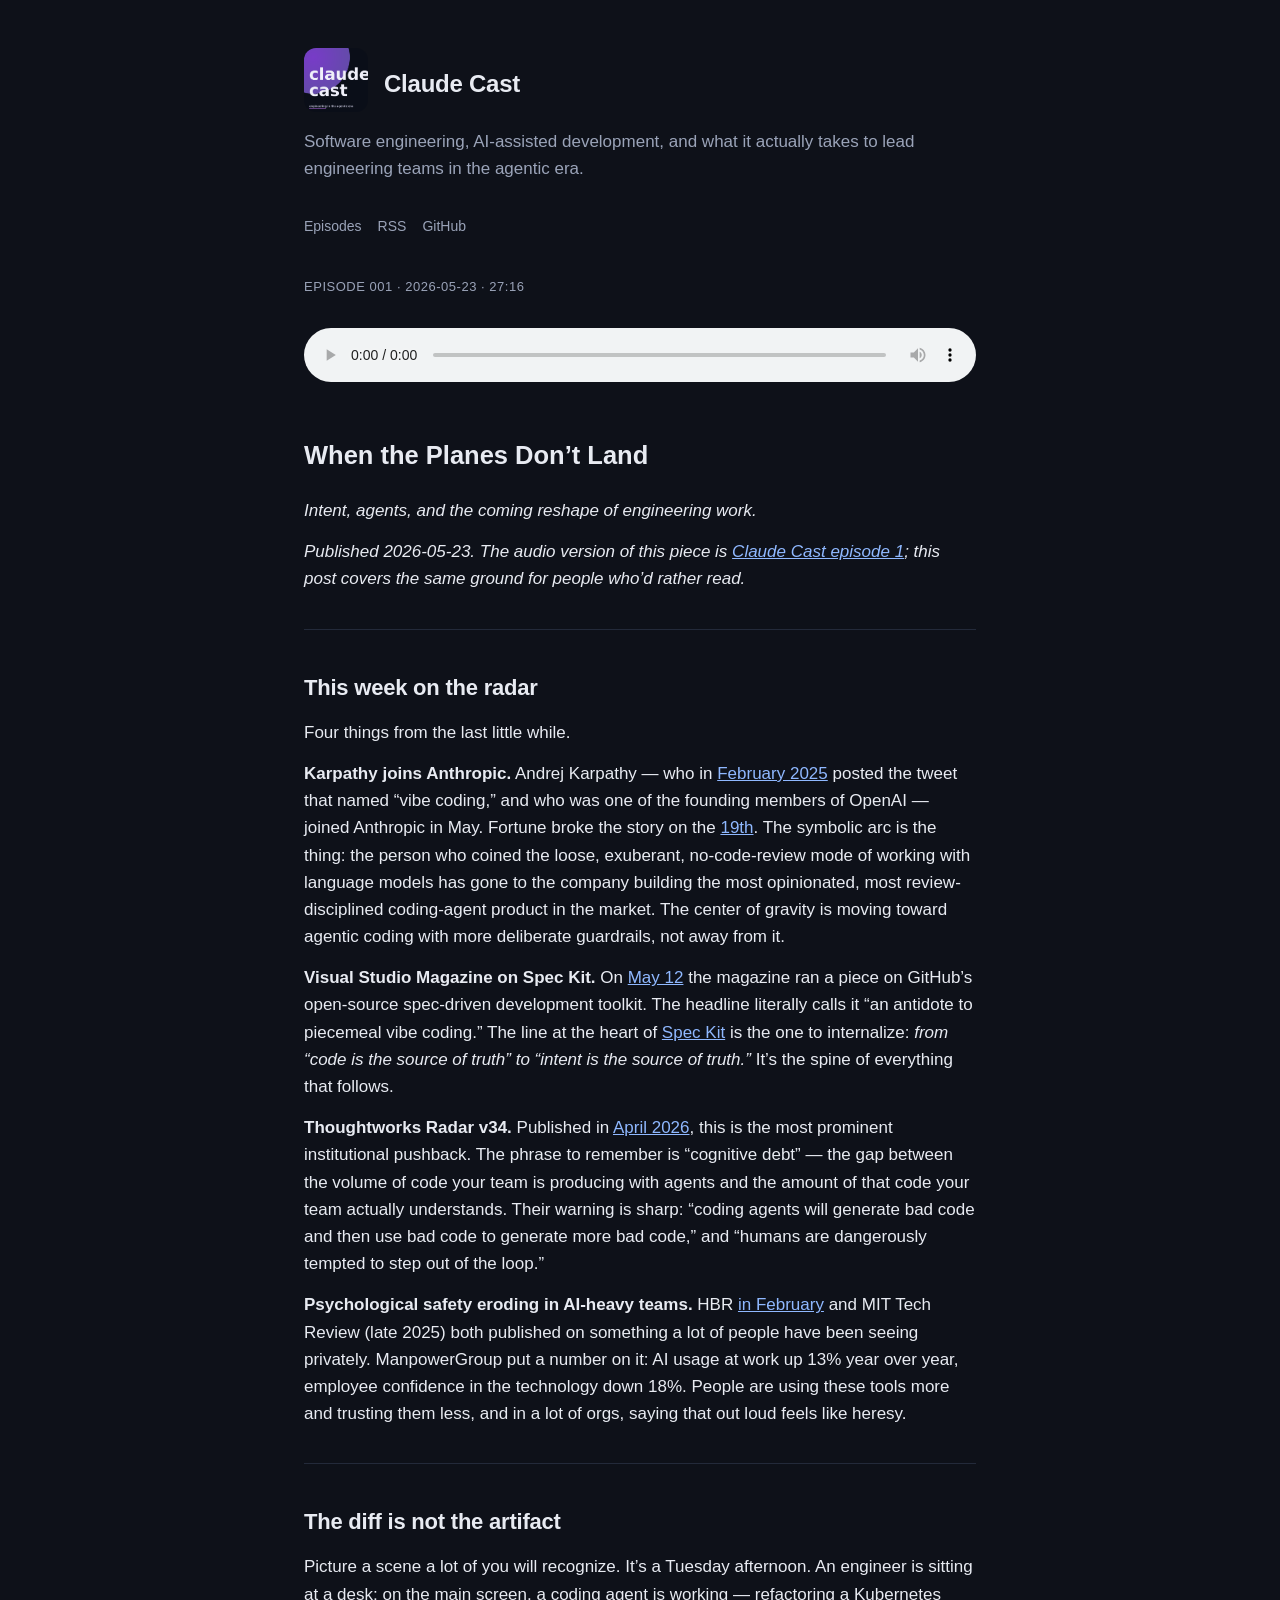
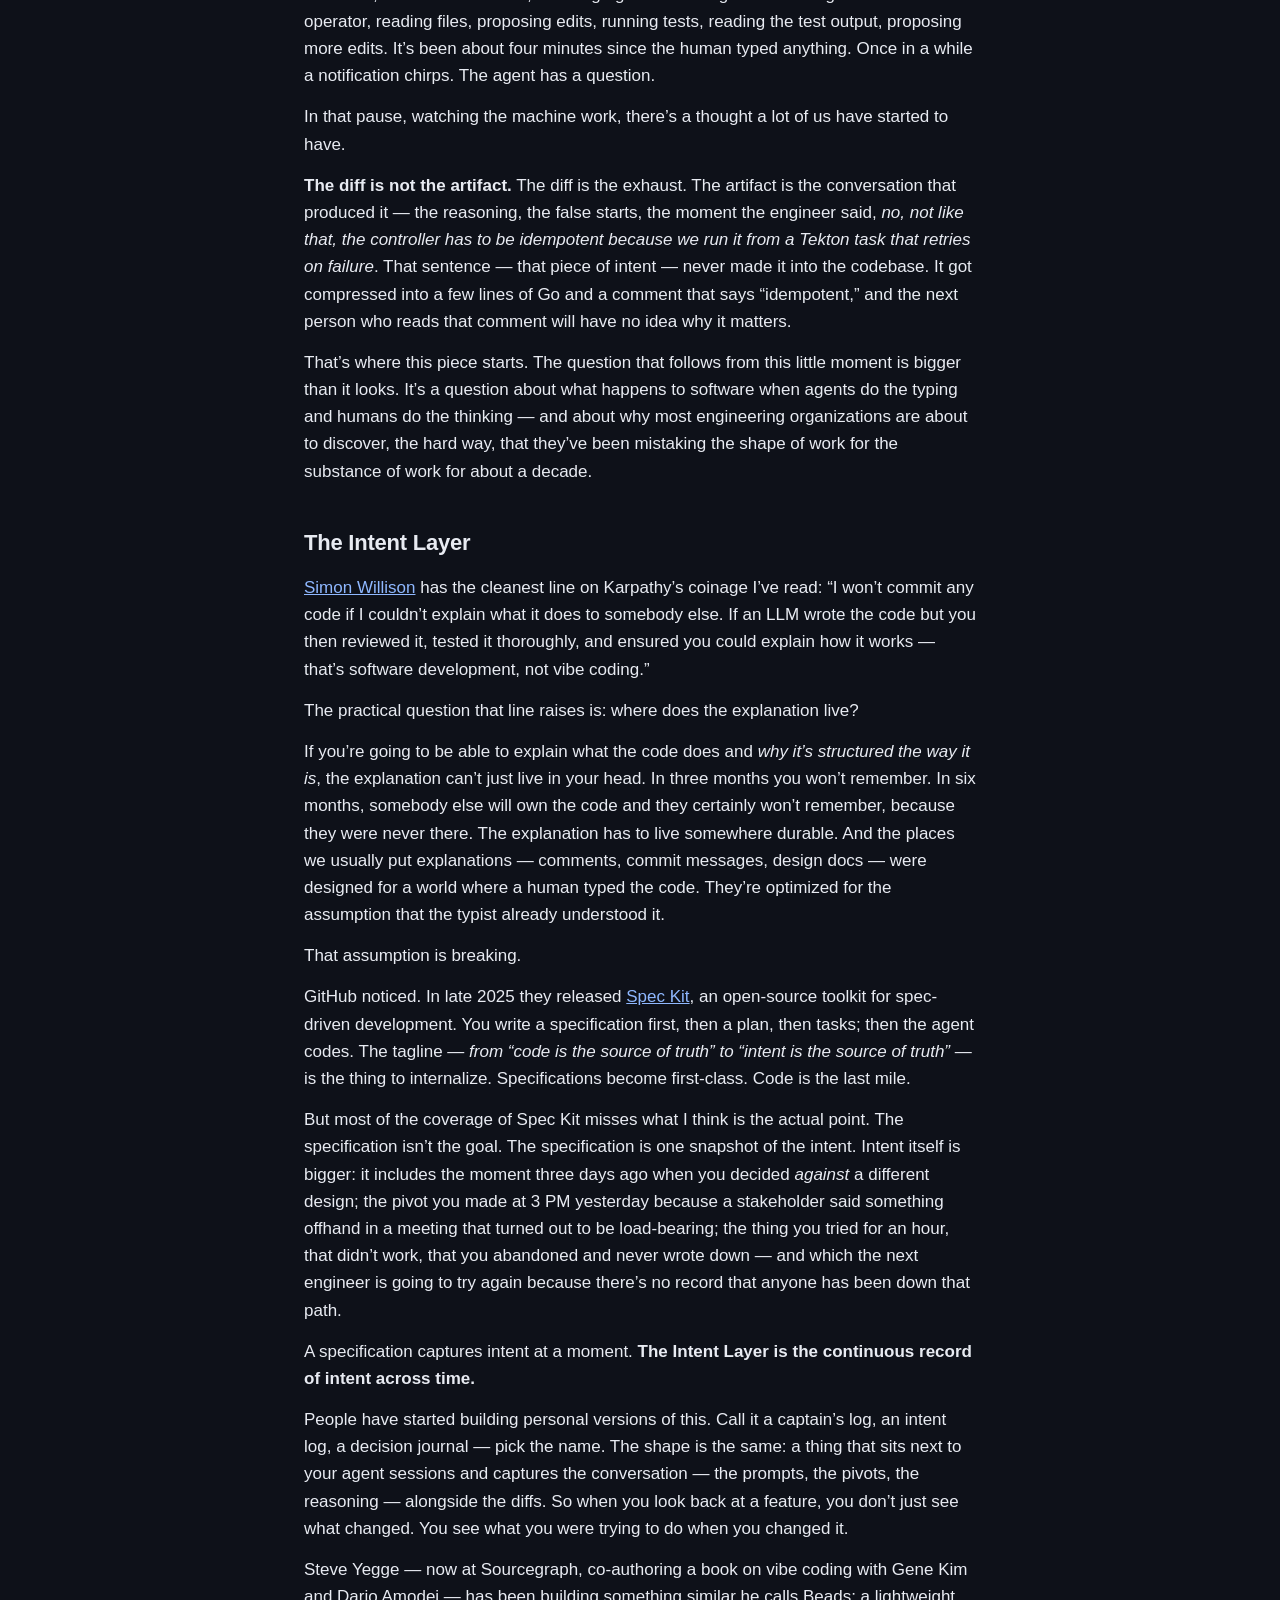
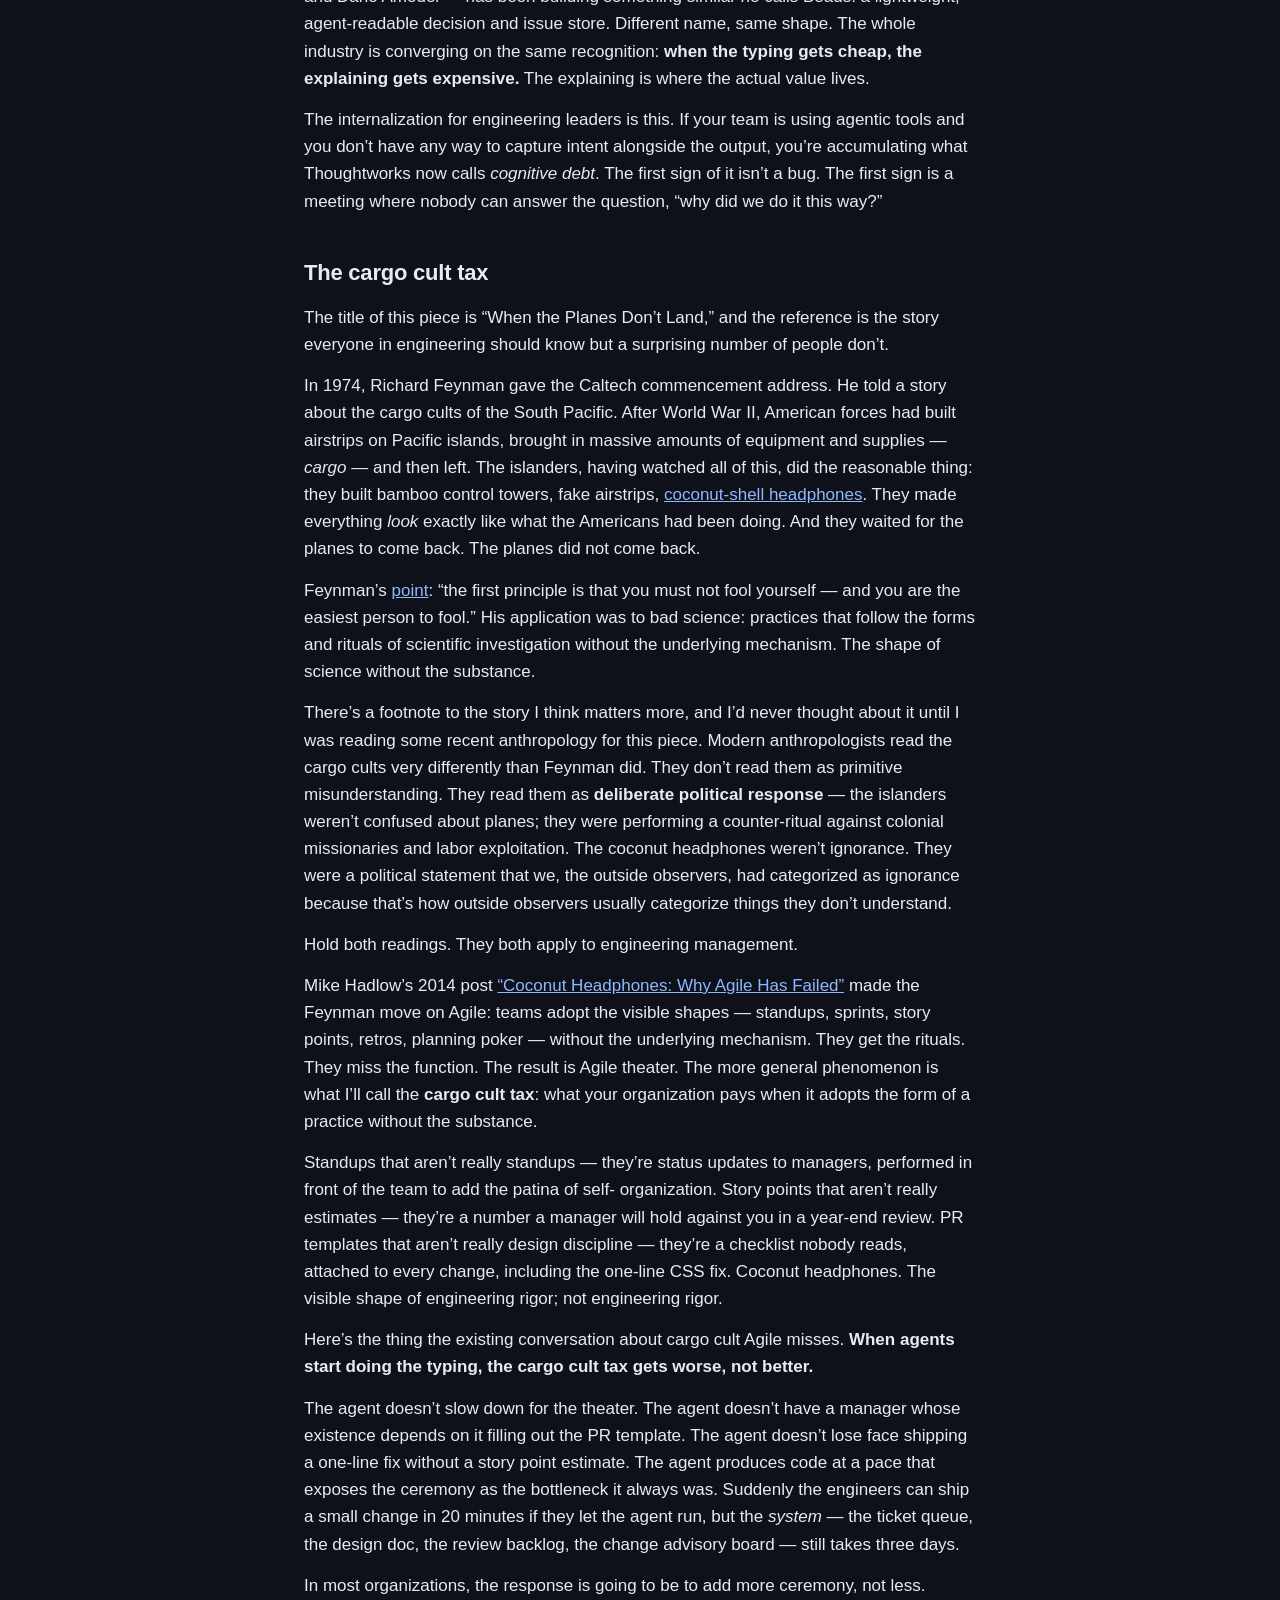
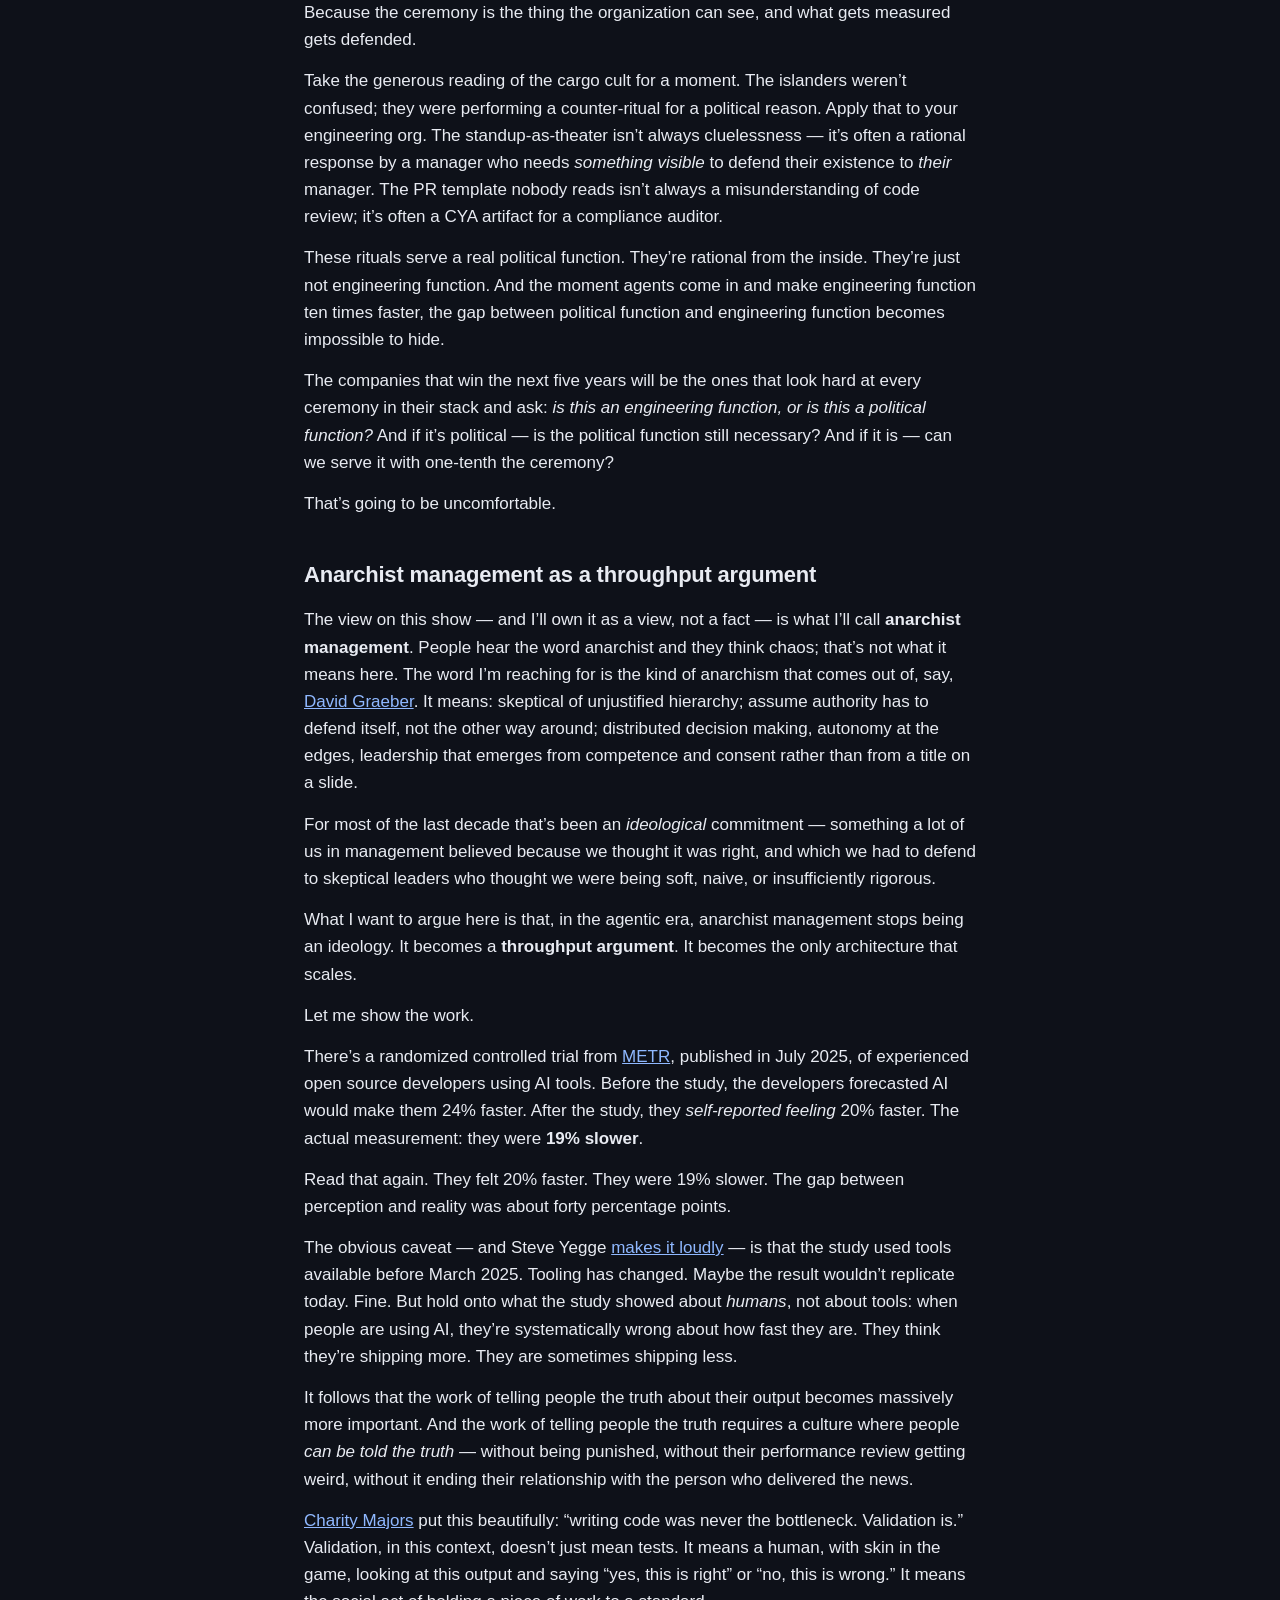
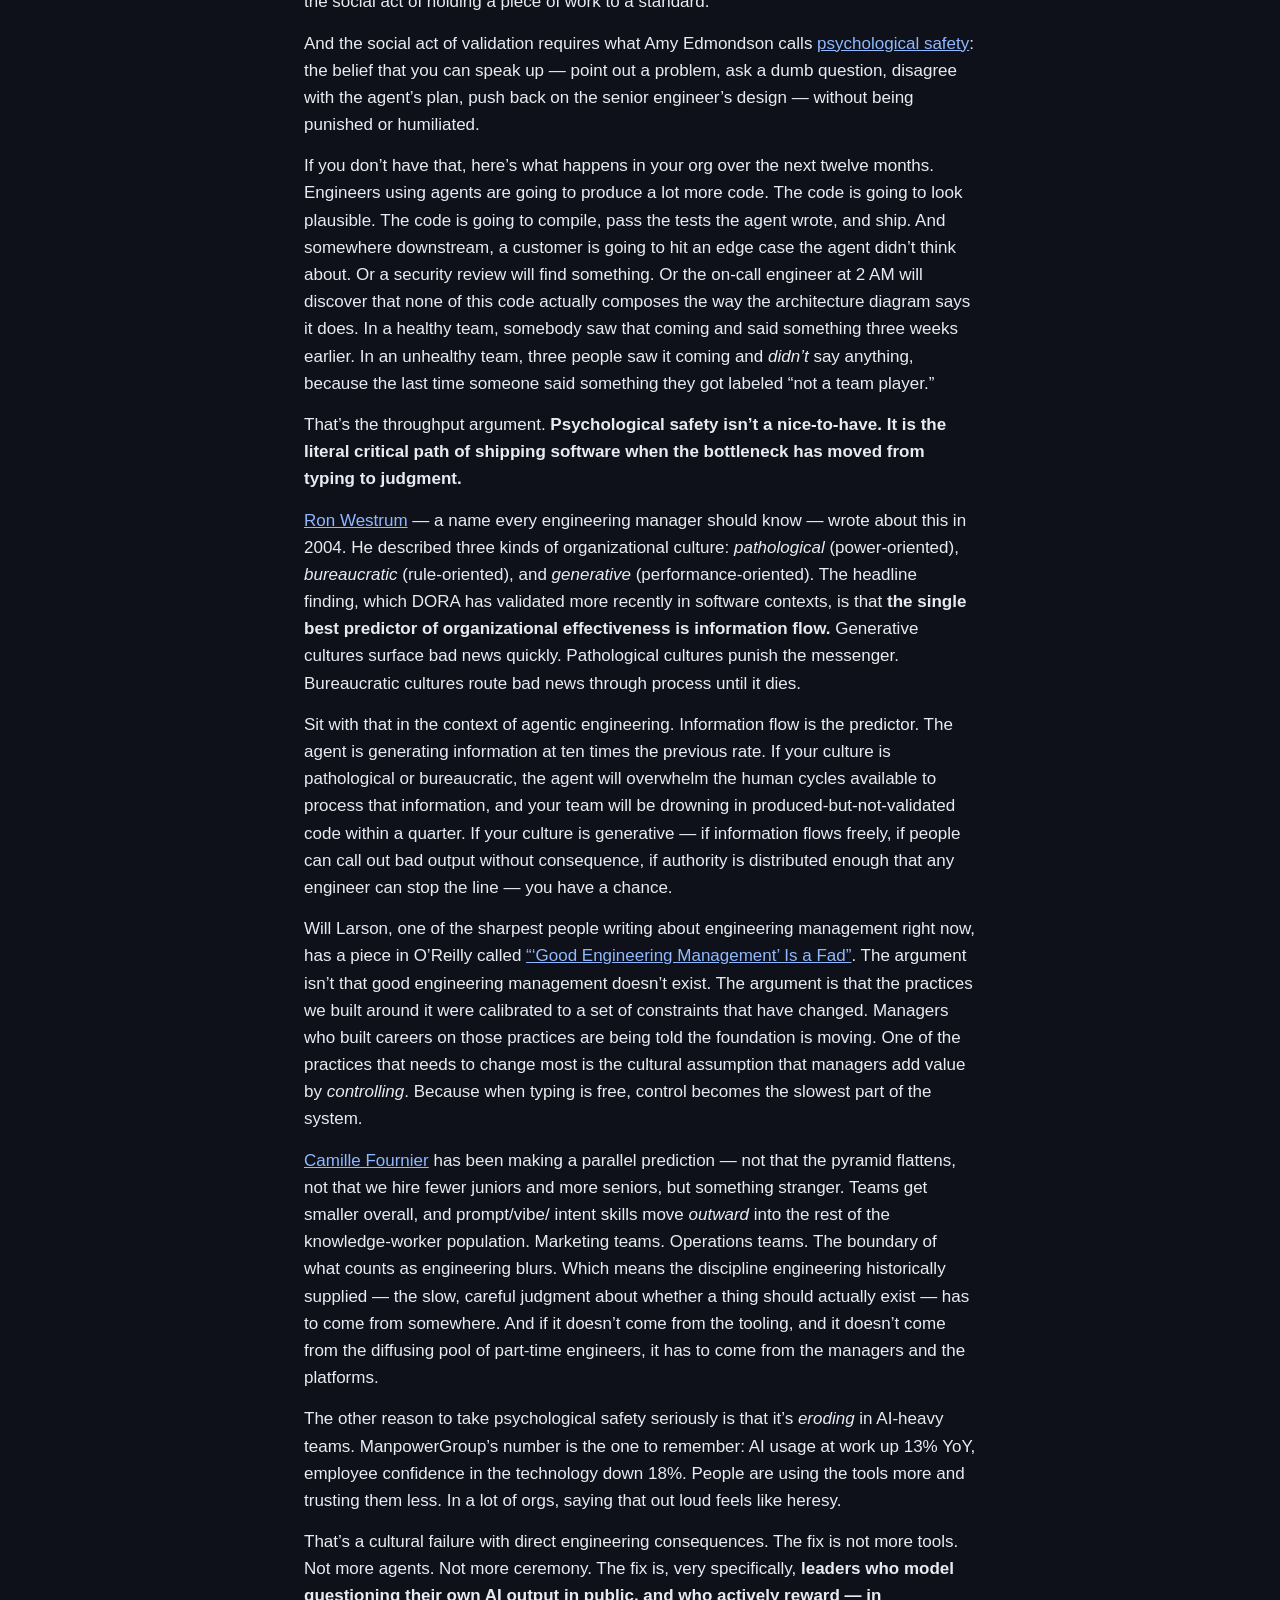
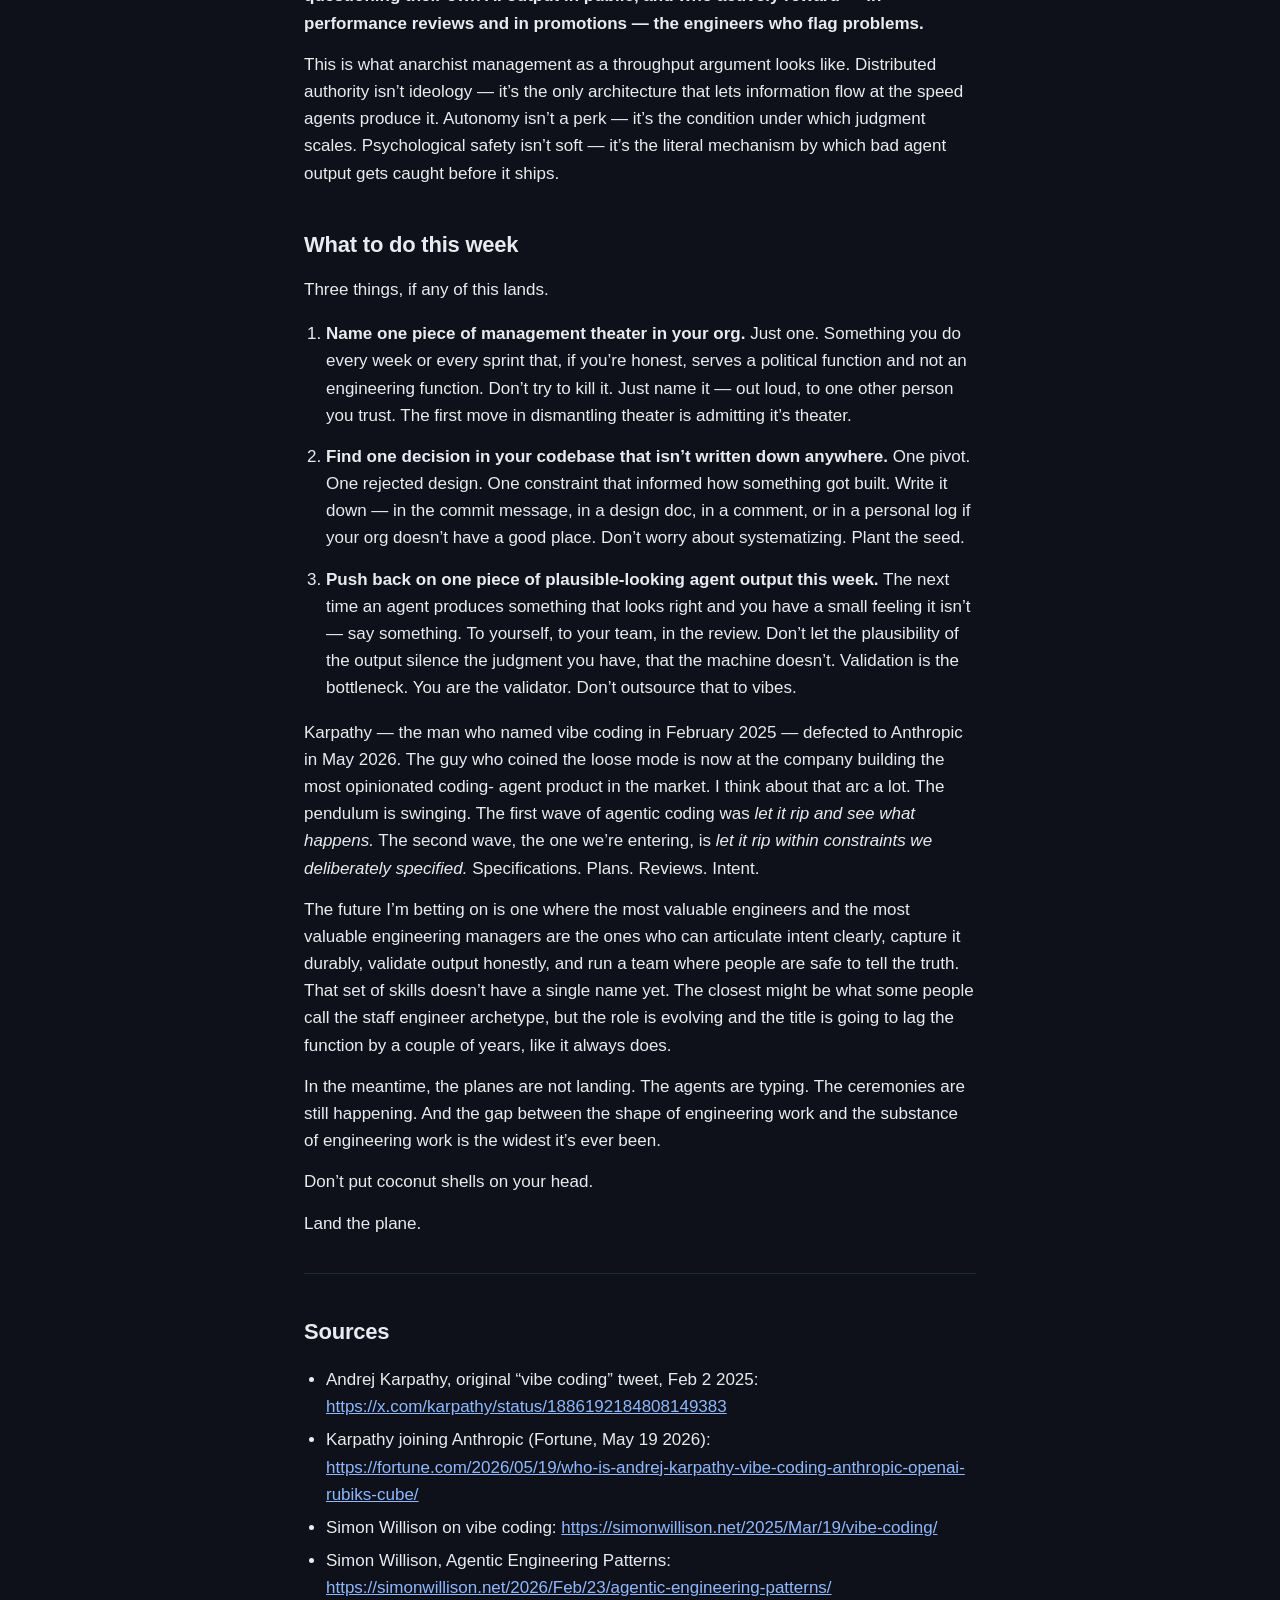
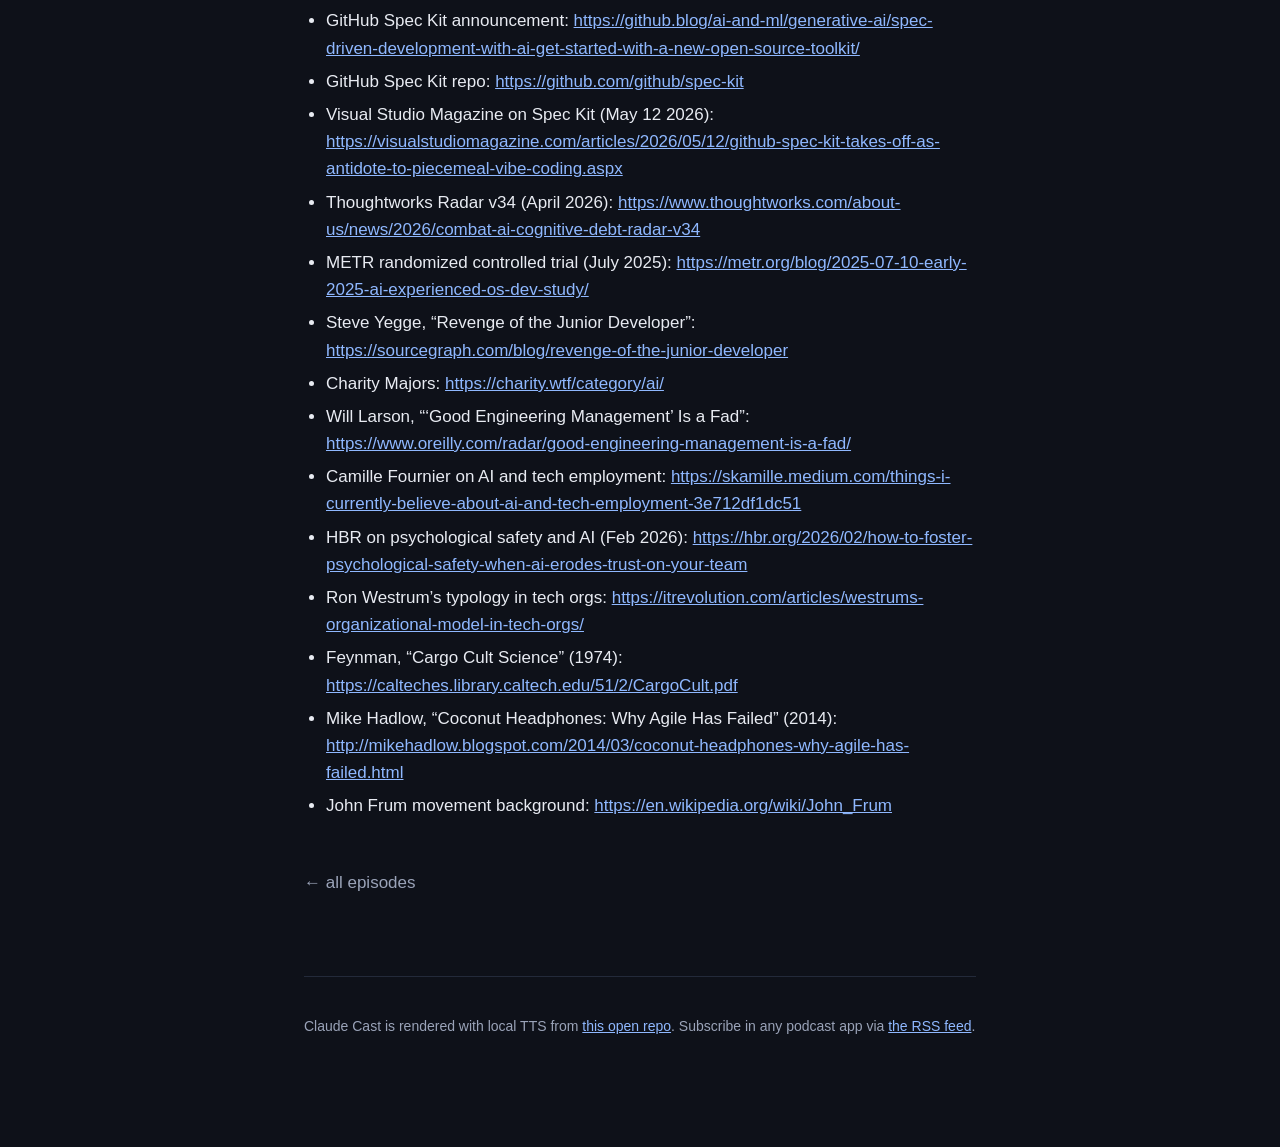
==== docs/episodes/001-intent-layer/index.html @ b8ee8561 "Initial podcast pipeline + Episode 001: When the Planes Don't Land Bootstraps Claude Cast — a weekly" ====
<!doctype html>
<html lang="en">
<head>
<meta charset="utf-8">
<meta name="viewport" content="width=device-width, initial-scale=1">
<title>When the Planes Don&#x27;t Land — Claude Cast</title>
<link rel="stylesheet" href="../../style.css">
<link rel="alternate" type="application/rss+xml" title="Claude Cast" href="../../feed.xml">
<meta property="og:title" content="When the Planes Don&#x27;t Land — Claude Cast">
<meta property="og:type" content="website">
<meta property="og:image" content="https://puremunky.github.io/claude-cast/cover.png">
</head>
<body>
<div class="container">
<header class="site-header">
<a href="../../"><img src="../../cover.png" alt=""></a>
<a href="../../"><h1>Claude Cast</h1></a>
</header>
<p class="site-tagline">Software engineering, AI-assisted development, and what it actually takes to lead engineering teams in the agentic era.</p>
<nav class="nav-links">
  <a href="../../">Episodes</a>
  <a href="../../feed.xml">RSS</a>
  <a href="https://github.com/puremunky/claude-cast">GitHub</a>
</nav>

<p class="episode-meta">Episode 001 ·
2026-05-23 ·
27:16</p>
<audio controls preload="metadata" src="./episode.mp3"></audio>
<article>
<h1>When the Planes Don&rsquo;t Land</h1>
<p><em>Intent, agents, and the coming reshape of engineering work.</em></p>
<p><em>Published 2026-05-23. The audio version of this piece is
<a href="./episode.mp3">Claude Cast episode 1</a>; this post covers the same
ground for people who&rsquo;d rather read.</em></p>
<hr />
<h2>This week on the radar</h2>
<p>Four things from the last little while.</p>
<p><strong>Karpathy joins Anthropic.</strong> Andrej Karpathy — who in
<a href="https://x.com/karpathy/status/1886192184808149383">February 2025</a>
posted the tweet that named &ldquo;vibe coding,&rdquo; and who was one of the
founding members of OpenAI — joined Anthropic in May. Fortune broke
the story on the <a href="https://fortune.com/2026/05/19/who-is-andrej-karpathy-vibe-coding-anthropic-openai-rubiks-cube/">19th</a>.
The symbolic arc is the thing: the person who coined the loose,
exuberant, no-code-review mode of working with language models has
gone to the company building the most opinionated, most review-
disciplined coding-agent product in the market. The center of gravity
is moving toward agentic coding with more deliberate guardrails, not
away from it.</p>
<p><strong>Visual Studio Magazine on Spec Kit.</strong> On
<a href="https://visualstudiomagazine.com/articles/2026/05/12/github-spec-kit-takes-off-as-antidote-to-piecemeal-vibe-coding.aspx">May 12</a>
the magazine ran a piece on GitHub&rsquo;s open-source spec-driven
development toolkit. The headline literally calls it &ldquo;an antidote to
piecemeal vibe coding.&rdquo; The line at the heart of
<a href="https://github.com/github/spec-kit">Spec Kit</a> is the one to
internalize: <em>from &ldquo;code is the source of truth&rdquo; to &ldquo;intent is the
source of truth.&rdquo;</em> It&rsquo;s the spine of everything that follows.</p>
<p><strong>Thoughtworks Radar v34.</strong> Published in
<a href="https://www.thoughtworks.com/about-us/news/2026/combat-ai-cognitive-debt-radar-v34">April 2026</a>,
this is the most prominent institutional pushback. The phrase to
remember is &ldquo;cognitive debt&rdquo; — the gap between the volume of code
your team is producing with agents and the amount of that code your
team actually understands. Their warning is sharp: &ldquo;coding agents
will generate bad code and then use bad code to generate more bad
code,&rdquo; and &ldquo;humans are dangerously tempted to step out of the loop.&rdquo;</p>
<p><strong>Psychological safety eroding in AI-heavy teams.</strong> HBR
<a href="https://hbr.org/2026/02/how-to-foster-psychological-safety-when-ai-erodes-trust-on-your-team">in February</a>
and MIT Tech Review (late 2025) both published on something a lot of
people have been seeing privately. ManpowerGroup put a number on it:
AI usage at work up 13% year over year, employee confidence in the
technology down 18%. People are using these tools more and trusting
them less, and in a lot of orgs, saying that out loud feels like
heresy.</p>
<hr />
<h2>The diff is not the artifact</h2>
<p>Picture a scene a lot of you will recognize. It&rsquo;s a Tuesday afternoon.
An engineer is sitting at a desk; on the main screen, a coding agent
is working — refactoring a Kubernetes operator, reading files,
proposing edits, running tests, reading the test output, proposing
more edits. It&rsquo;s been about four minutes since the human typed
anything. Once in a while a notification chirps. The agent has a
question.</p>
<p>In that pause, watching the machine work, there&rsquo;s a thought a lot of
us have started to have.</p>
<p><strong>The diff is not the artifact.</strong> The diff is the exhaust. The
artifact is the conversation that produced it — the reasoning, the
false starts, the moment the engineer said, <em>no, not like that, the
controller has to be idempotent because we run it from a Tekton task
that retries on failure</em>. That sentence — that piece of intent —
never made it into the codebase. It got compressed into a few lines
of Go and a comment that says &ldquo;idempotent,&rdquo; and the next person who
reads that comment will have no idea why it matters.</p>
<p>That&rsquo;s where this piece starts. The question that follows from this
little moment is bigger than it looks. It&rsquo;s a question about what
happens to software when agents do the typing and humans do the
thinking — and about why most engineering organizations are about to
discover, the hard way, that they&rsquo;ve been mistaking the shape of
work for the substance of work for about a decade.</p>
<h2>The Intent Layer</h2>
<p><a href="https://simonwillison.net/2025/Mar/19/vibe-coding/">Simon Willison</a>
has the cleanest line on Karpathy&rsquo;s coinage I&rsquo;ve read: &ldquo;I won&rsquo;t
commit any code if I couldn&rsquo;t explain what it does to somebody else.
If an LLM wrote the code but you then reviewed it, tested it
thoroughly, and ensured you could explain how it works — that&rsquo;s
software development, not vibe coding.&rdquo;</p>
<p>The practical question that line raises is: where does the
explanation live?</p>
<p>If you&rsquo;re going to be able to explain what the code does and <em>why
it&rsquo;s structured the way it is</em>, the explanation can&rsquo;t just live in
your head. In three months you won&rsquo;t remember. In six months,
somebody else will own the code and they certainly won&rsquo;t remember,
because they were never there. The explanation has to live somewhere
durable. And the places we usually put explanations — comments,
commit messages, design docs — were designed for a world where a
human typed the code. They&rsquo;re optimized for the assumption that the
typist already understood it.</p>
<p>That assumption is breaking.</p>
<p>GitHub noticed. In late 2025 they released <a href="https://github.blog/ai-and-ml/generative-ai/spec-driven-development-with-ai-get-started-with-a-new-open-source-toolkit/">Spec
Kit</a>,
an open-source toolkit for spec-driven development. You write a
specification first, then a plan, then tasks; then the agent codes.
The tagline — <em>from &ldquo;code is the source of truth&rdquo; to &ldquo;intent is the
source of truth&rdquo;</em> — is the thing to internalize. Specifications
become first-class. Code is the last mile.</p>
<p>But most of the coverage of Spec Kit misses what I think is the
actual point. The specification isn&rsquo;t the goal. The specification is
one snapshot of the intent. Intent itself is bigger: it includes the
moment three days ago when you decided <em>against</em> a different design;
the pivot you made at 3 PM yesterday because a stakeholder said
something offhand in a meeting that turned out to be load-bearing;
the thing you tried for an hour, that didn&rsquo;t work, that you
abandoned and never wrote down — and which the next engineer is
going to try again because there&rsquo;s no record that anyone has been
down that path.</p>
<p>A specification captures intent at a moment. <strong>The Intent Layer is
the continuous record of intent across time.</strong></p>
<p>People have started building personal versions of this. Call it a
captain&rsquo;s log, an intent log, a decision journal — pick the name.
The shape is the same: a thing that sits next to your agent sessions
and captures the conversation — the prompts, the pivots, the
reasoning — alongside the diffs. So when you look back at a feature,
you don&rsquo;t just see what changed. You see what you were trying to do
when you changed it.</p>
<p>Steve Yegge — now at Sourcegraph, co-authoring a book on vibe coding
with Gene Kim and Dario Amodei — has been building something similar
he calls Beads: a lightweight, agent-readable decision and issue
store. Different name, same shape. The whole industry is converging
on the same recognition: <strong>when the typing gets cheap, the
explaining gets expensive.</strong> The explaining is where the actual
value lives.</p>
<p>The internalization for engineering leaders is this. If your team is
using agentic tools and you don&rsquo;t have any way to capture intent
alongside the output, you&rsquo;re accumulating what Thoughtworks now calls
<em>cognitive debt</em>. The first sign of it isn&rsquo;t a bug. The first sign
is a meeting where nobody can answer the question, &ldquo;why did we do it
this way?&rdquo;</p>
<h2>The cargo cult tax</h2>
<p>The title of this piece is &ldquo;When the Planes Don&rsquo;t Land,&rdquo; and the
reference is the story everyone in engineering should know but a
surprising number of people don&rsquo;t.</p>
<p>In 1974, Richard Feynman gave the Caltech commencement address. He
told a story about the cargo cults of the South Pacific. After World
War II, American forces had built airstrips on Pacific islands,
brought in massive amounts of equipment and supplies — <em>cargo</em> — and
then left. The islanders, having watched all of this, did the
reasonable thing: they built bamboo control towers, fake airstrips,
<a href="https://en.wikipedia.org/wiki/John_Frum">coconut-shell headphones</a>.
They made everything <em>look</em> exactly like what the Americans had been
doing. And they waited for the planes to come back. The planes did
not come back.</p>
<p>Feynman&rsquo;s <a href="https://calteches.library.caltech.edu/51/2/CargoCult.pdf">point</a>:
&ldquo;the first principle is that you must not fool yourself — and you
are the easiest person to fool.&rdquo; His application was to bad
science: practices that follow the forms and rituals of scientific
investigation without the underlying mechanism. The shape of science
without the substance.</p>
<p>There&rsquo;s a footnote to the story I think matters more, and I&rsquo;d never
thought about it until I was reading some recent anthropology for
this piece. Modern anthropologists read the cargo cults very
differently than Feynman did. They don&rsquo;t read them as primitive
misunderstanding. They read them as <strong>deliberate political
response</strong> — the islanders weren&rsquo;t confused about planes; they were
performing a counter-ritual against colonial missionaries and labor
exploitation. The coconut headphones weren&rsquo;t ignorance. They were a
political statement that we, the outside observers, had categorized
as ignorance because that&rsquo;s how outside observers usually categorize
things they don&rsquo;t understand.</p>
<p>Hold both readings. They both apply to engineering management.</p>
<p>Mike Hadlow&rsquo;s 2014 post
<a href="http://mikehadlow.blogspot.com/2014/03/coconut-headphones-why-agile-has-failed.html">&ldquo;Coconut Headphones: Why Agile Has Failed&rdquo;</a>
made the Feynman move on Agile: teams adopt the visible shapes —
standups, sprints, story points, retros, planning poker — without
the underlying mechanism. They get the rituals. They miss the
function. The result is Agile theater. The more general phenomenon
is what I&rsquo;ll call the <strong>cargo cult tax</strong>: what your organization
pays when it adopts the form of a practice without the substance.</p>
<p>Standups that aren&rsquo;t really standups — they&rsquo;re status updates to
managers, performed in front of the team to add the patina of self-
organization. Story points that aren&rsquo;t really estimates — they&rsquo;re a
number a manager will hold against you in a year-end review. PR
templates that aren&rsquo;t really design discipline — they&rsquo;re a checklist
nobody reads, attached to every change, including the one-line CSS
fix. Coconut headphones. The visible shape of engineering rigor; not
engineering rigor.</p>
<p>Here&rsquo;s the thing the existing conversation about cargo cult Agile
misses. <strong>When agents start doing the typing, the cargo cult tax
gets worse, not better.</strong></p>
<p>The agent doesn&rsquo;t slow down for the theater. The agent doesn&rsquo;t have
a manager whose existence depends on it filling out the PR template.
The agent doesn&rsquo;t lose face shipping a one-line fix without a story
point estimate. The agent produces code at a pace that exposes the
ceremony as the bottleneck it always was. Suddenly the engineers can
ship a small change in 20 minutes if they let the agent run, but the
<em>system</em> — the ticket queue, the design doc, the review backlog, the
change advisory board — still takes three days.</p>
<p>In most organizations, the response is going to be to add more
ceremony, not less. Because the ceremony is the thing the
organization can see, and what gets measured gets defended.</p>
<p>Take the generous reading of the cargo cult for a moment. The
islanders weren&rsquo;t confused; they were performing a counter-ritual
for a political reason. Apply that to your engineering org. The
standup-as-theater isn&rsquo;t always cluelessness — it&rsquo;s often a rational
response by a manager who needs <em>something visible</em> to defend their
existence to <em>their</em> manager. The PR template nobody reads isn&rsquo;t
always a misunderstanding of code review; it&rsquo;s often a CYA artifact
for a compliance auditor.</p>
<p>These rituals serve a real political function. They&rsquo;re rational from
the inside. They&rsquo;re just not engineering function. And the moment
agents come in and make engineering function ten times faster, the
gap between political function and engineering function becomes
impossible to hide.</p>
<p>The companies that win the next five years will be the ones that
look hard at every ceremony in their stack and ask: <em>is this an
engineering function, or is this a political function?</em> And if it&rsquo;s
political — is the political function still necessary? And if it
is — can we serve it with one-tenth the ceremony?</p>
<p>That&rsquo;s going to be uncomfortable.</p>
<h2>Anarchist management as a throughput argument</h2>
<p>The view on this show — and I&rsquo;ll own it as a view, not a fact — is
what I&rsquo;ll call <strong>anarchist management</strong>. People hear the word
anarchist and they think chaos; that&rsquo;s not what it means here. The
word I&rsquo;m reaching for is the kind of anarchism that comes out of,
say, <a href="https://en.wikipedia.org/wiki/David_Graeber">David Graeber</a>.
It means: skeptical of unjustified hierarchy; assume authority has
to defend itself, not the other way around; distributed decision
making, autonomy at the edges, leadership that emerges from
competence and consent rather than from a title on a slide.</p>
<p>For most of the last decade that&rsquo;s been an <em>ideological</em> commitment
— something a lot of us in management believed because we thought it
was right, and which we had to defend to skeptical leaders who
thought we were being soft, naive, or insufficiently rigorous.</p>
<p>What I want to argue here is that, in the agentic era, anarchist
management stops being an ideology. It becomes a <strong>throughput
argument</strong>. It becomes the only architecture that scales.</p>
<p>Let me show the work.</p>
<p>There&rsquo;s a randomized controlled trial from
<a href="https://metr.org/blog/2025-07-10-early-2025-ai-experienced-os-dev-study/">METR</a>,
published in July 2025, of experienced open source developers using
AI tools. Before the study, the developers forecasted AI would make
them 24% faster. After the study, they <em>self-reported feeling</em> 20%
faster. The actual measurement: they were <strong>19% slower</strong>.</p>
<p>Read that again. They felt 20% faster. They were 19% slower. The
gap between perception and reality was about forty percentage
points.</p>
<p>The obvious caveat — and Steve Yegge
<a href="https://sourcegraph.com/blog/revenge-of-the-junior-developer">makes it loudly</a> —
is that the study used tools available before March 2025. Tooling
has changed. Maybe the result wouldn&rsquo;t replicate today. Fine. But
hold onto what the study showed about <em>humans</em>, not about tools:
when people are using AI, they&rsquo;re systematically wrong about how
fast they are. They think they&rsquo;re shipping more. They are sometimes
shipping less.</p>
<p>It follows that the work of telling people the truth about their
output becomes massively more important. And the work of telling
people the truth requires a culture where people <em>can be told the
truth</em> — without being punished, without their performance review
getting weird, without it ending their relationship with the person
who delivered the news.</p>
<p><a href="https://charity.wtf/category/ai/">Charity Majors</a> put this
beautifully: &ldquo;writing code was never the bottleneck. Validation is.&rdquo;
Validation, in this context, doesn&rsquo;t just mean tests. It means a
human, with skin in the game, looking at this output and saying
&ldquo;yes, this is right&rdquo; or &ldquo;no, this is wrong.&rdquo; It means the social
act of holding a piece of work to a standard.</p>
<p>And the social act of validation requires what Amy Edmondson calls
<a href="https://en.wikipedia.org/wiki/Psychological_safety">psychological
safety</a>: the
belief that you can speak up — point out a problem, ask a dumb
question, disagree with the agent&rsquo;s plan, push back on the senior
engineer&rsquo;s design — without being punished or humiliated.</p>
<p>If you don&rsquo;t have that, here&rsquo;s what happens in your org over the
next twelve months. Engineers using agents are going to produce a
lot more code. The code is going to look plausible. The code is
going to compile, pass the tests the agent wrote, and ship. And
somewhere downstream, a customer is going to hit an edge case the
agent didn&rsquo;t think about. Or a security review will find something.
Or the on-call engineer at 2 AM will discover that none of this
code actually composes the way the architecture diagram says it
does. In a healthy team, somebody saw that coming and said
something three weeks earlier. In an unhealthy team, three people
saw it coming and <em>didn&rsquo;t</em> say anything, because the last time
someone said something they got labeled &ldquo;not a team player.&rdquo;</p>
<p>That&rsquo;s the throughput argument. <strong>Psychological safety isn&rsquo;t a
nice-to-have. It is the literal critical path of shipping software
when the bottleneck has moved from typing to judgment.</strong></p>
<p><a href="https://itrevolution.com/articles/westrums-organizational-model-in-tech-orgs/">Ron Westrum</a> —
a name every engineering manager should know — wrote about this in
2004. He described three kinds of organizational culture:
<em>pathological</em> (power-oriented), <em>bureaucratic</em> (rule-oriented), and
<em>generative</em> (performance-oriented). The headline finding, which
DORA has validated more recently in software contexts, is that
<strong>the single best predictor of organizational effectiveness is
information flow.</strong> Generative cultures surface bad news quickly.
Pathological cultures punish the messenger. Bureaucratic cultures
route bad news through process until it dies.</p>
<p>Sit with that in the context of agentic engineering. Information
flow is the predictor. The agent is generating information at ten
times the previous rate. If your culture is pathological or
bureaucratic, the agent will overwhelm the human cycles available
to process that information, and your team will be drowning in
produced-but-not-validated code within a quarter. If your culture
is generative — if information flows freely, if people can call out
bad output without consequence, if authority is distributed enough
that any engineer can stop the line — you have a chance.</p>
<p>Will Larson, one of the sharpest people writing about engineering
management right now, has a piece in O&rsquo;Reilly called
<a href="https://www.oreilly.com/radar/good-engineering-management-is-a-fad/">&ldquo;&lsquo;Good Engineering Management&rsquo; Is a Fad&rdquo;</a>.
The argument isn&rsquo;t that good engineering management doesn&rsquo;t exist.
The argument is that the practices we built around it were
calibrated to a set of constraints that have changed. Managers who
built careers on those practices are being told the foundation is
moving. One of the practices that needs to change most is the
cultural assumption that managers add value by <em>controlling</em>.
Because when typing is free, control becomes the slowest part of
the system.</p>
<p><a href="https://skamille.medium.com/things-i-currently-believe-about-ai-and-tech-employment-3e712df1dc51">Camille Fournier</a>
has been making a parallel prediction — not that the pyramid
flattens, not that we hire fewer juniors and more seniors, but
something stranger. Teams get smaller overall, and prompt/vibe/
intent skills move <em>outward</em> into the rest of the knowledge-worker
population. Marketing teams. Operations teams. The boundary of what
counts as engineering blurs. Which means the discipline engineering
historically supplied — the slow, careful judgment about whether a
thing should actually exist — has to come from somewhere. And if it
doesn&rsquo;t come from the tooling, and it doesn&rsquo;t come from the
diffusing pool of part-time engineers, it has to come from the
managers and the platforms.</p>
<p>The other reason to take psychological safety seriously is that
it&rsquo;s <em>eroding</em> in AI-heavy teams. ManpowerGroup&rsquo;s number is the one
to remember: AI usage at work up 13% YoY, employee confidence in
the technology down 18%. People are using the tools more and
trusting them less. In a lot of orgs, saying that out loud feels
like heresy.</p>
<p>That&rsquo;s a cultural failure with direct engineering consequences. The
fix is not more tools. Not more agents. Not more ceremony. The fix
is, very specifically, <strong>leaders who model questioning their own AI
output in public, and who actively reward — in performance reviews
and in promotions — the engineers who flag problems.</strong></p>
<p>This is what anarchist management as a throughput argument looks
like. Distributed authority isn&rsquo;t ideology — it&rsquo;s the only
architecture that lets information flow at the speed agents produce
it. Autonomy isn&rsquo;t a perk — it&rsquo;s the condition under which judgment
scales. Psychological safety isn&rsquo;t soft — it&rsquo;s the literal mechanism
by which bad agent output gets caught before it ships.</p>
<h2>What to do this week</h2>
<p>Three things, if any of this lands.</p>
<ol>
<li>
<p><strong>Name one piece of management theater in your org.</strong> Just one.
   Something you do every week or every sprint that, if you&rsquo;re
   honest, serves a political function and not an engineering
   function. Don&rsquo;t try to kill it. Just name it — out loud, to one
   other person you trust. The first move in dismantling theater is
   admitting it&rsquo;s theater.</p>
</li>
<li>
<p><strong>Find one decision in your codebase that isn&rsquo;t written down
   anywhere.</strong> One pivot. One rejected design. One constraint that
   informed how something got built. Write it down — in the commit
   message, in a design doc, in a comment, or in a personal log if
   your org doesn&rsquo;t have a good place. Don&rsquo;t worry about
   systematizing. Plant the seed.</p>
</li>
<li>
<p><strong>Push back on one piece of plausible-looking agent output this
   week.</strong> The next time an agent produces something that looks
   right and you have a small feeling it isn&rsquo;t — say something. To
   yourself, to your team, in the review. Don&rsquo;t let the plausibility
   of the output silence the judgment you have, that the machine
   doesn&rsquo;t. Validation is the bottleneck. You are the validator.
   Don&rsquo;t outsource that to vibes.</p>
</li>
</ol>
<p>Karpathy — the man who named vibe coding in February 2025 —
defected to Anthropic in May 2026. The guy who coined the loose
mode is now at the company building the most opinionated coding-
agent product in the market. I think about that arc a lot. The
pendulum is swinging. The first wave of agentic coding was <em>let it
rip and see what happens.</em> The second wave, the one we&rsquo;re entering,
is <em>let it rip within constraints we deliberately specified.</em>
Specifications. Plans. Reviews. Intent.</p>
<p>The future I&rsquo;m betting on is one where the most valuable engineers
and the most valuable engineering managers are the ones who can
articulate intent clearly, capture it durably, validate output
honestly, and run a team where people are safe to tell the truth.
That set of skills doesn&rsquo;t have a single name yet. The closest
might be what some people call the staff engineer archetype, but
the role is evolving and the title is going to lag the function by
a couple of years, like it always does.</p>
<p>In the meantime, the planes are not landing. The agents are typing.
The ceremonies are still happening. And the gap between the shape
of engineering work and the substance of engineering work is the
widest it&rsquo;s ever been.</p>
<p>Don&rsquo;t put coconut shells on your head.</p>
<p>Land the plane.</p>
<hr />
<h2>Sources</h2>
<ul>
<li>Andrej Karpathy, original &ldquo;vibe coding&rdquo; tweet, Feb 2 2025: <a href="https://x.com/karpathy/status/1886192184808149383">https://x.com/karpathy/status/1886192184808149383</a></li>
<li>Karpathy joining Anthropic (Fortune, May 19 2026): <a href="https://fortune.com/2026/05/19/who-is-andrej-karpathy-vibe-coding-anthropic-openai-rubiks-cube/">https://fortune.com/2026/05/19/who-is-andrej-karpathy-vibe-coding-anthropic-openai-rubiks-cube/</a></li>
<li>Simon Willison on vibe coding: <a href="https://simonwillison.net/2025/Mar/19/vibe-coding/">https://simonwillison.net/2025/Mar/19/vibe-coding/</a></li>
<li>Simon Willison, Agentic Engineering Patterns: <a href="https://simonwillison.net/2026/Feb/23/agentic-engineering-patterns/">https://simonwillison.net/2026/Feb/23/agentic-engineering-patterns/</a></li>
<li>GitHub Spec Kit announcement: <a href="https://github.blog/ai-and-ml/generative-ai/spec-driven-development-with-ai-get-started-with-a-new-open-source-toolkit/">https://github.blog/ai-and-ml/generative-ai/spec-driven-development-with-ai-get-started-with-a-new-open-source-toolkit/</a></li>
<li>GitHub Spec Kit repo: <a href="https://github.com/github/spec-kit">https://github.com/github/spec-kit</a></li>
<li>Visual Studio Magazine on Spec Kit (May 12 2026): <a href="https://visualstudiomagazine.com/articles/2026/05/12/github-spec-kit-takes-off-as-antidote-to-piecemeal-vibe-coding.aspx">https://visualstudiomagazine.com/articles/2026/05/12/github-spec-kit-takes-off-as-antidote-to-piecemeal-vibe-coding.aspx</a></li>
<li>Thoughtworks Radar v34 (April 2026): <a href="https://www.thoughtworks.com/about-us/news/2026/combat-ai-cognitive-debt-radar-v34">https://www.thoughtworks.com/about-us/news/2026/combat-ai-cognitive-debt-radar-v34</a></li>
<li>METR randomized controlled trial (July 2025): <a href="https://metr.org/blog/2025-07-10-early-2025-ai-experienced-os-dev-study/">https://metr.org/blog/2025-07-10-early-2025-ai-experienced-os-dev-study/</a></li>
<li>Steve Yegge, &ldquo;Revenge of the Junior Developer&rdquo;: <a href="https://sourcegraph.com/blog/revenge-of-the-junior-developer">https://sourcegraph.com/blog/revenge-of-the-junior-developer</a></li>
<li>Charity Majors: <a href="https://charity.wtf/category/ai/">https://charity.wtf/category/ai/</a></li>
<li>Will Larson, &ldquo;&lsquo;Good Engineering Management&rsquo; Is a Fad&rdquo;: <a href="https://www.oreilly.com/radar/good-engineering-management-is-a-fad/">https://www.oreilly.com/radar/good-engineering-management-is-a-fad/</a></li>
<li>Camille Fournier on AI and tech employment: <a href="https://skamille.medium.com/things-i-currently-believe-about-ai-and-tech-employment-3e712df1dc51">https://skamille.medium.com/things-i-currently-believe-about-ai-and-tech-employment-3e712df1dc51</a></li>
<li>HBR on psychological safety and AI (Feb 2026): <a href="https://hbr.org/2026/02/how-to-foster-psychological-safety-when-ai-erodes-trust-on-your-team">https://hbr.org/2026/02/how-to-foster-psychological-safety-when-ai-erodes-trust-on-your-team</a></li>
<li>Ron Westrum&rsquo;s typology in tech orgs: <a href="https://itrevolution.com/articles/westrums-organizational-model-in-tech-orgs/">https://itrevolution.com/articles/westrums-organizational-model-in-tech-orgs/</a></li>
<li>Feynman, &ldquo;Cargo Cult Science&rdquo; (1974): <a href="https://calteches.library.caltech.edu/51/2/CargoCult.pdf">https://calteches.library.caltech.edu/51/2/CargoCult.pdf</a></li>
<li>Mike Hadlow, &ldquo;Coconut Headphones: Why Agile Has Failed&rdquo; (2014): <a href="http://mikehadlow.blogspot.com/2014/03/coconut-headphones-why-agile-has-failed.html">http://mikehadlow.blogspot.com/2014/03/coconut-headphones-why-agile-has-failed.html</a></li>
<li>John Frum movement background: <a href="https://en.wikipedia.org/wiki/John_Frum">https://en.wikipedia.org/wiki/John_Frum</a></li>
</ul>
</article>
<a class="back-link" href="../../">← all episodes</a>

<footer>
<p>Claude Cast is rendered with local TTS from
<a href="https://github.com/puremunky/claude-cast">this open repo</a>.
Subscribe in any podcast app via <a href="../../feed.xml">the RSS feed</a>.</p>
</footer>
</div>
</body>
</html>
---- docs/style.css ----
:root {
  --bg: #0e1119;
  --surface: #161b27;
  --text: #e8ebf2;
  --muted: #9aa3b8;
  --accent: #c780ff;
  --rule: #232a3a;
  --link: #8fb8ff;
}
* { box-sizing: border-box; }
html, body {
  margin: 0; padding: 0;
  background: var(--bg);
  color: var(--text);
  font: 17px/1.6 -apple-system, BlinkMacSystemFont, "Segoe UI", Roboto,
        "Helvetica Neue", Arial, sans-serif;
  -webkit-font-smoothing: antialiased;
}
a { color: var(--link); }
a:hover { color: var(--accent); }
.container { max-width: 720px; margin: 0 auto; padding: 48px 24px 96px; }
.site-header { display: flex; align-items: center; gap: 16px; margin-bottom: 8px; }
.site-header img { width: 64px; height: 64px; border-radius: 12px; }
.site-header h1 { font-size: 24px; margin: 0; letter-spacing: -0.01em; }
.site-header a { color: var(--text); text-decoration: none; }
.site-tagline { color: var(--muted); margin: 4px 0 32px; }
.nav-links { margin: 8px 0 40px; display: flex; gap: 16px; font-size: 14px; }
.nav-links a { color: var(--muted); text-decoration: none; }
.nav-links a:hover { color: var(--accent); }
h2 { font-size: 22px; letter-spacing: -0.01em; margin: 40px 0 8px; }
h3 { font-size: 18px; margin: 32px 0 8px; }
.episode-card {
  display: block;
  background: var(--surface);
  border: 1px solid var(--rule);
  border-radius: 12px;
  padding: 24px 28px;
  margin: 20px 0;
  text-decoration: none;
  color: var(--text);
  transition: transform 0.15s ease, border-color 0.15s ease;
}
.episode-card:hover {
  transform: translateY(-2px);
  border-color: var(--accent);
}
.episode-meta {
  display: flex; gap: 12px;
  font-size: 13px;
  color: var(--muted);
  margin-bottom: 6px;
  text-transform: uppercase;
  letter-spacing: 0.04em;
}
.episode-card h2 { margin: 0 0 8px; font-size: 22px; }
.episode-card .subtitle { color: var(--muted); margin: 4px 0 12px; font-style: italic; }
.episode-card .summary { color: var(--text); margin: 0; }
audio { width: 100%; margin: 24px 0; }
article p { margin: 14px 0; }
article ul, article ol { padding-left: 22px; }
article li { margin: 6px 0; }
article blockquote {
  border-left: 3px solid var(--accent);
  margin: 18px 0;
  padding: 4px 18px;
  color: var(--muted);
}
article hr { border: 0; border-top: 1px solid var(--rule); margin: 36px 0; }
.back-link {
  display: inline-block;
  margin-top: 32px;
  color: var(--muted);
  text-decoration: none;
}
.back-link:hover { color: var(--accent); }
footer {
  margin-top: 80px;
  padding-top: 24px;
  border-top: 1px solid var(--rule);
  font-size: 14px;
  color: var(--muted);
}
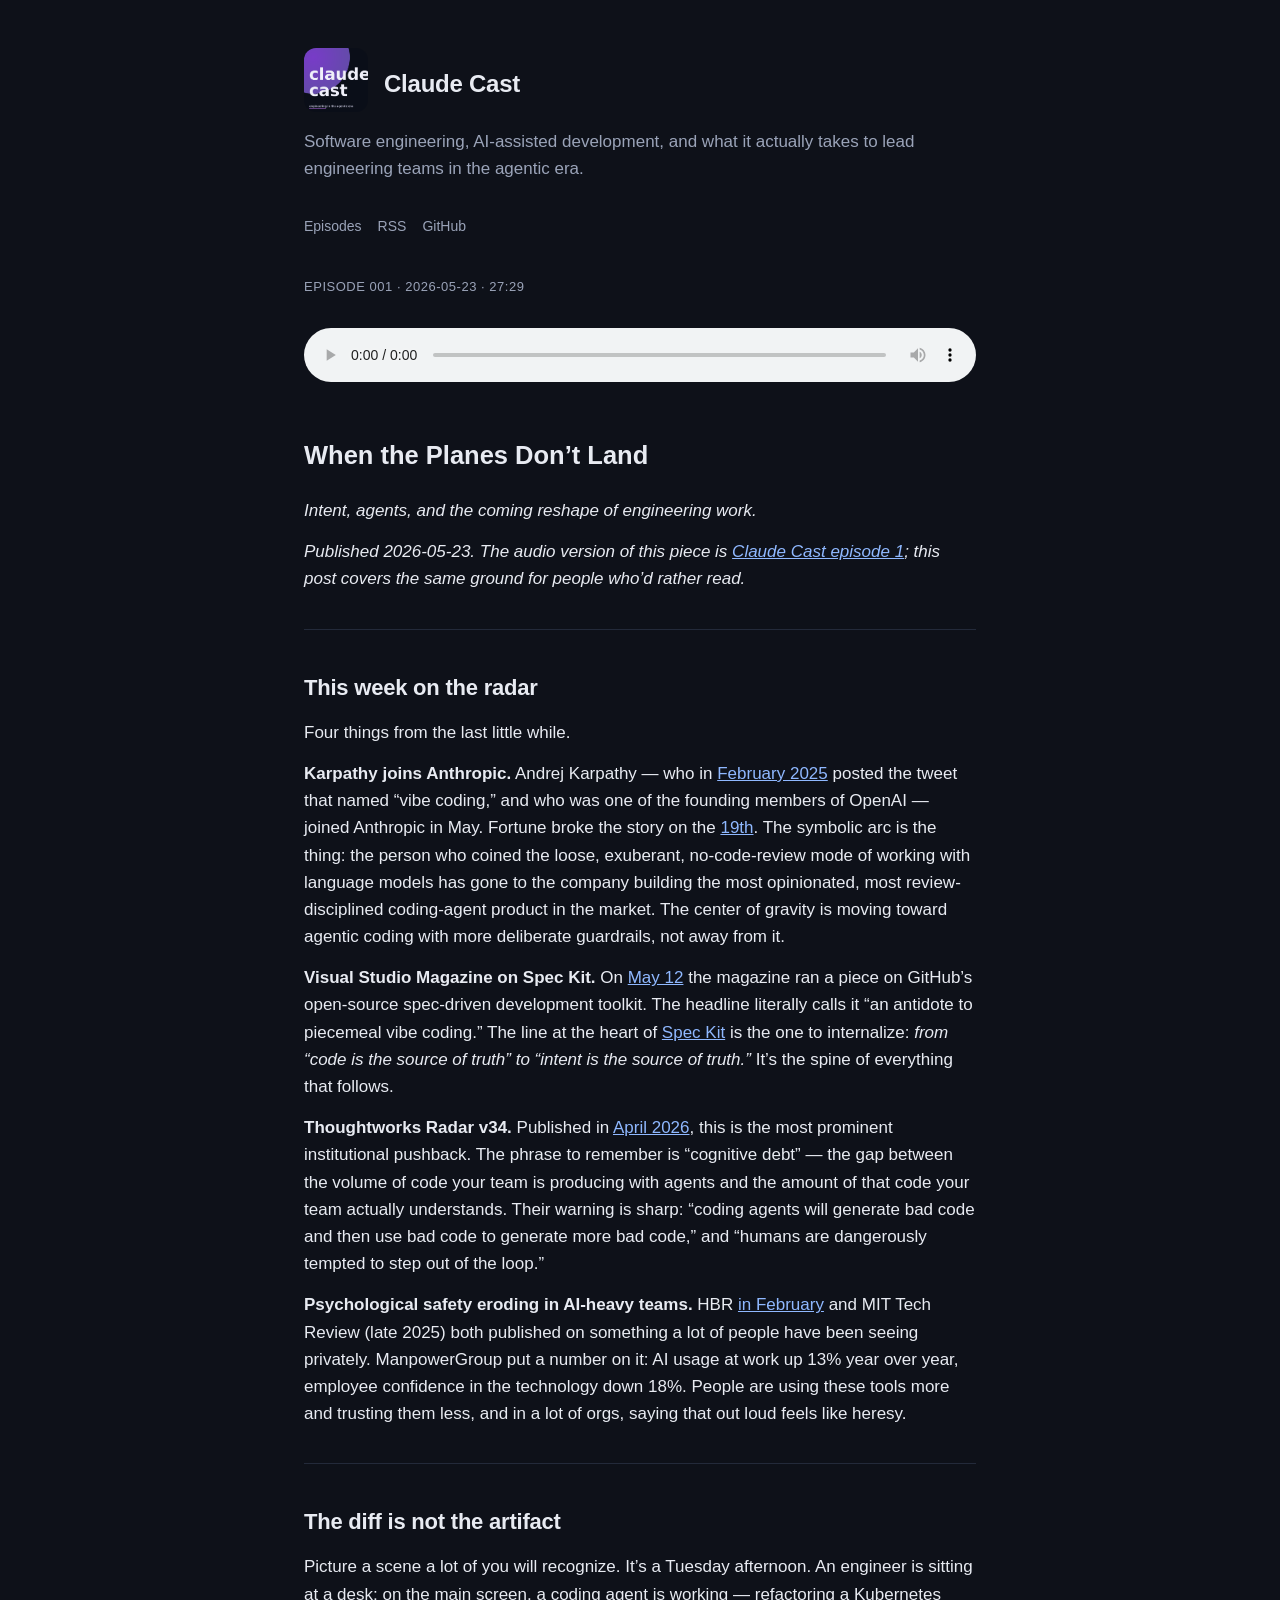
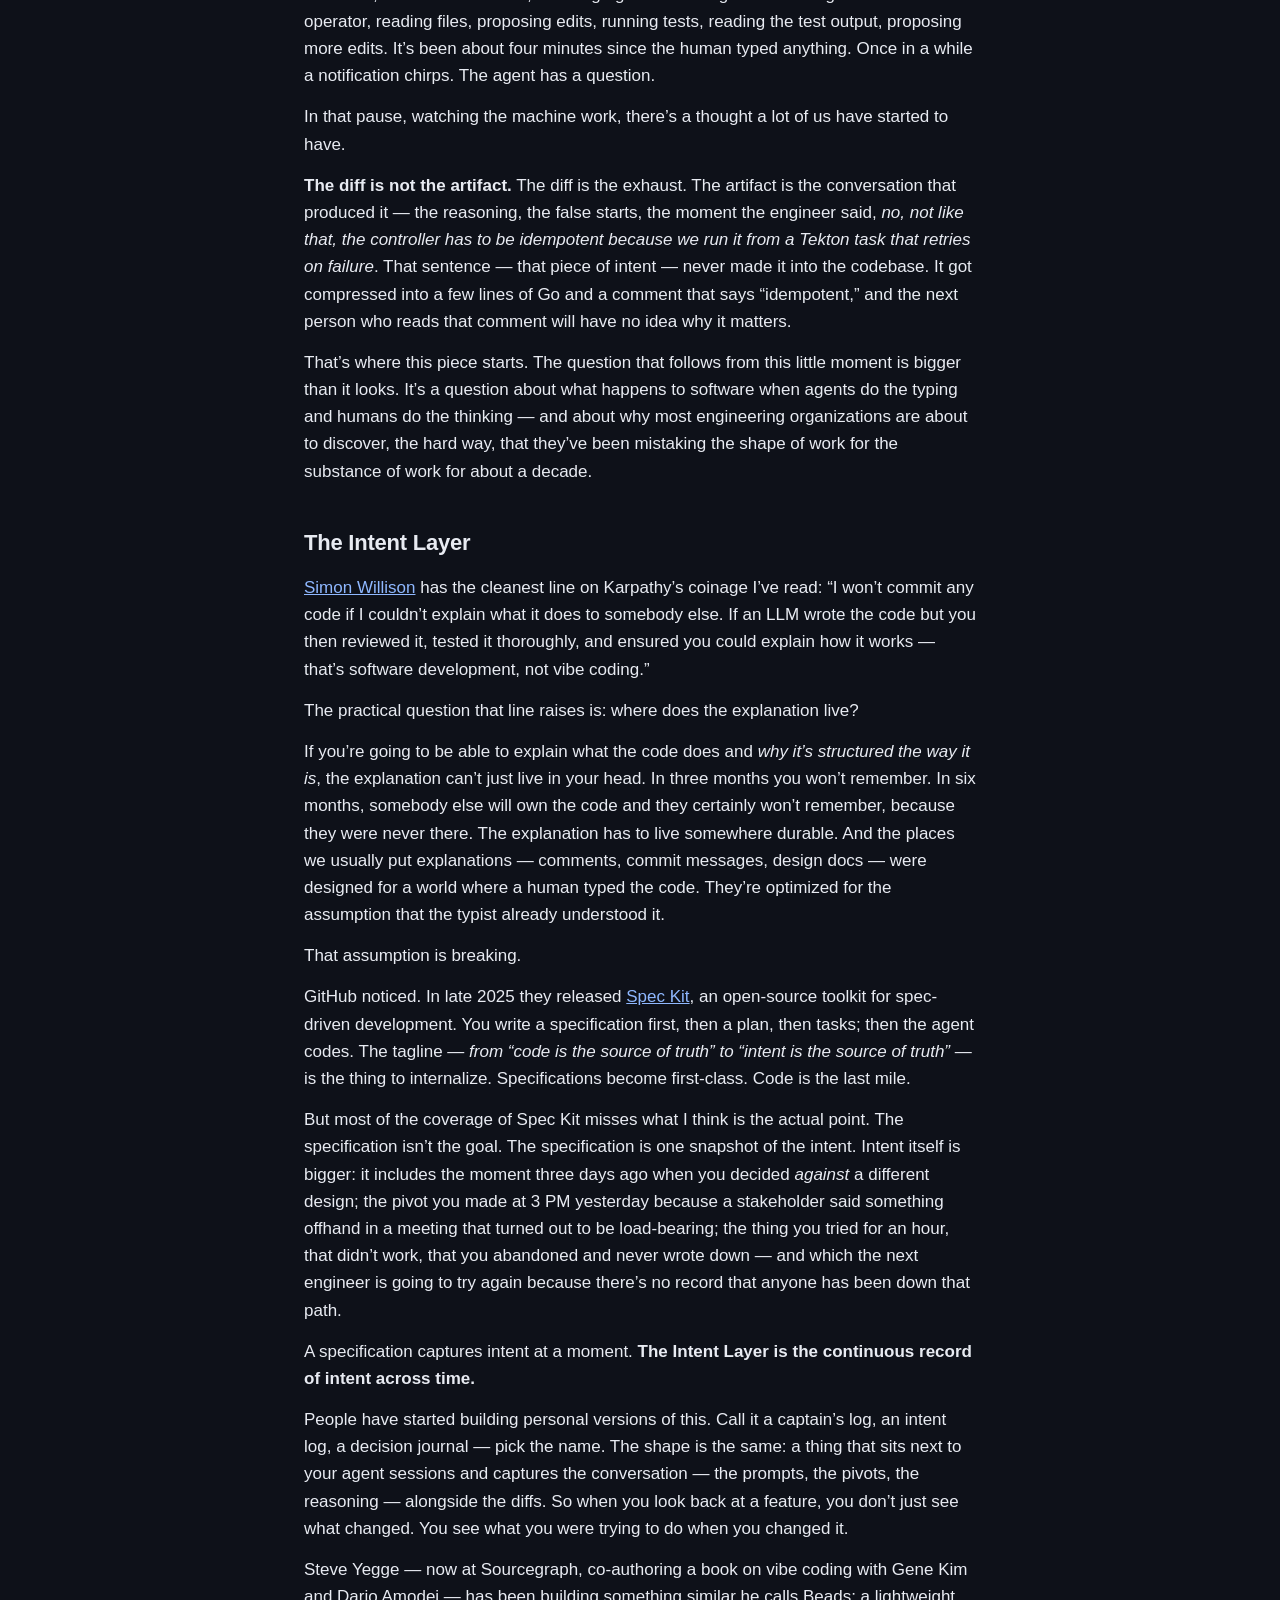
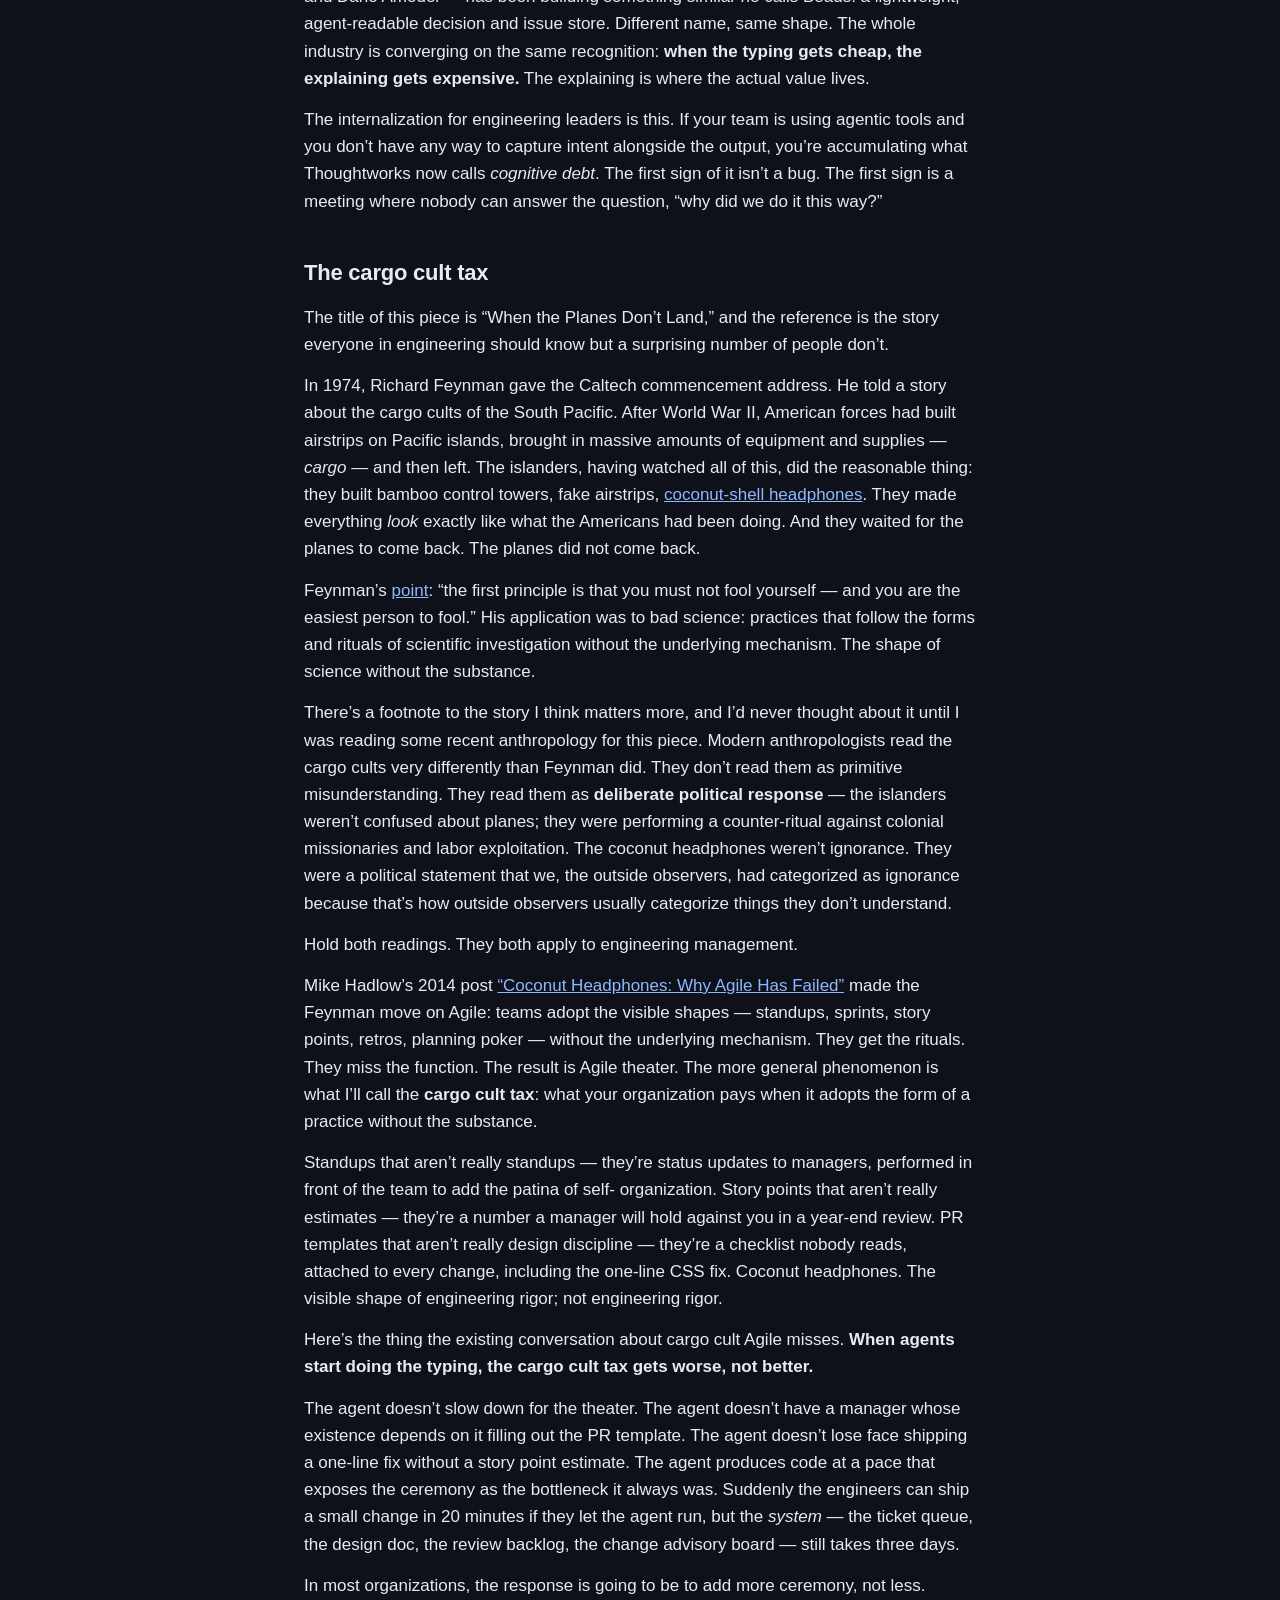
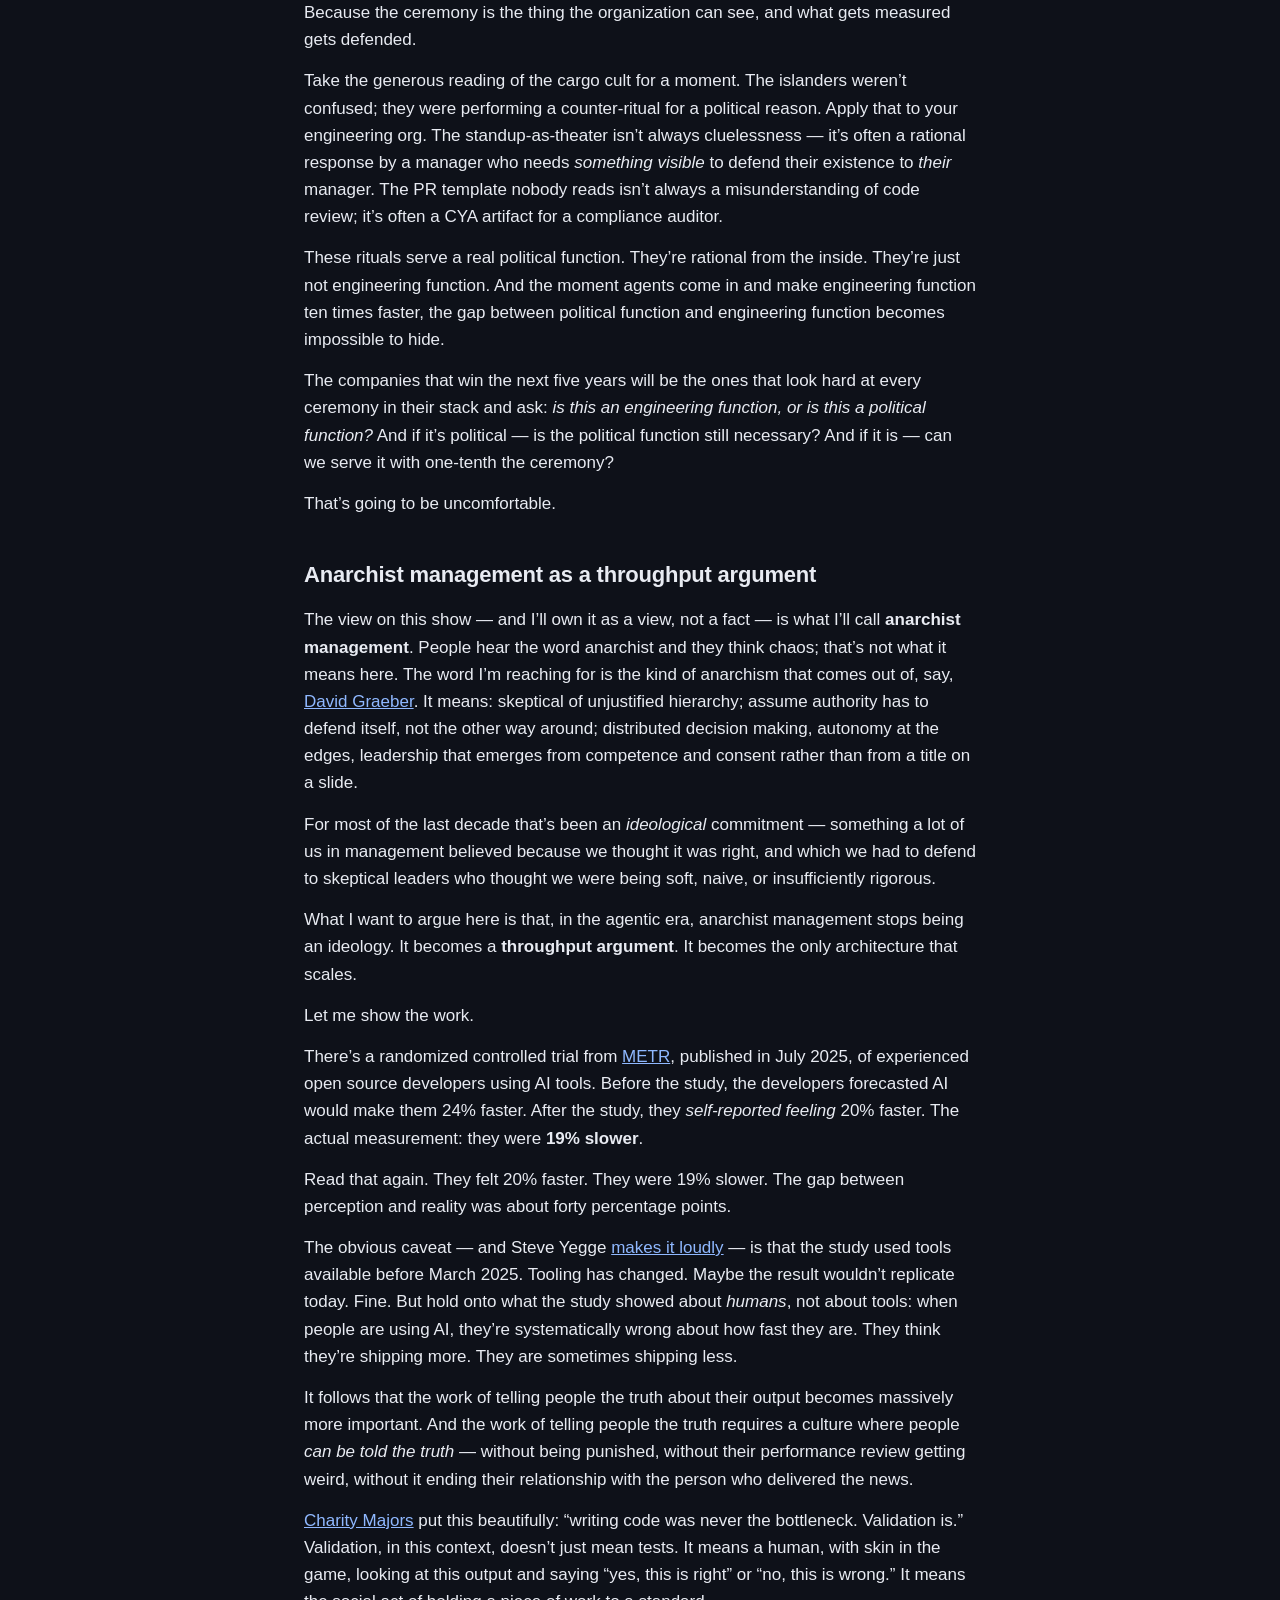
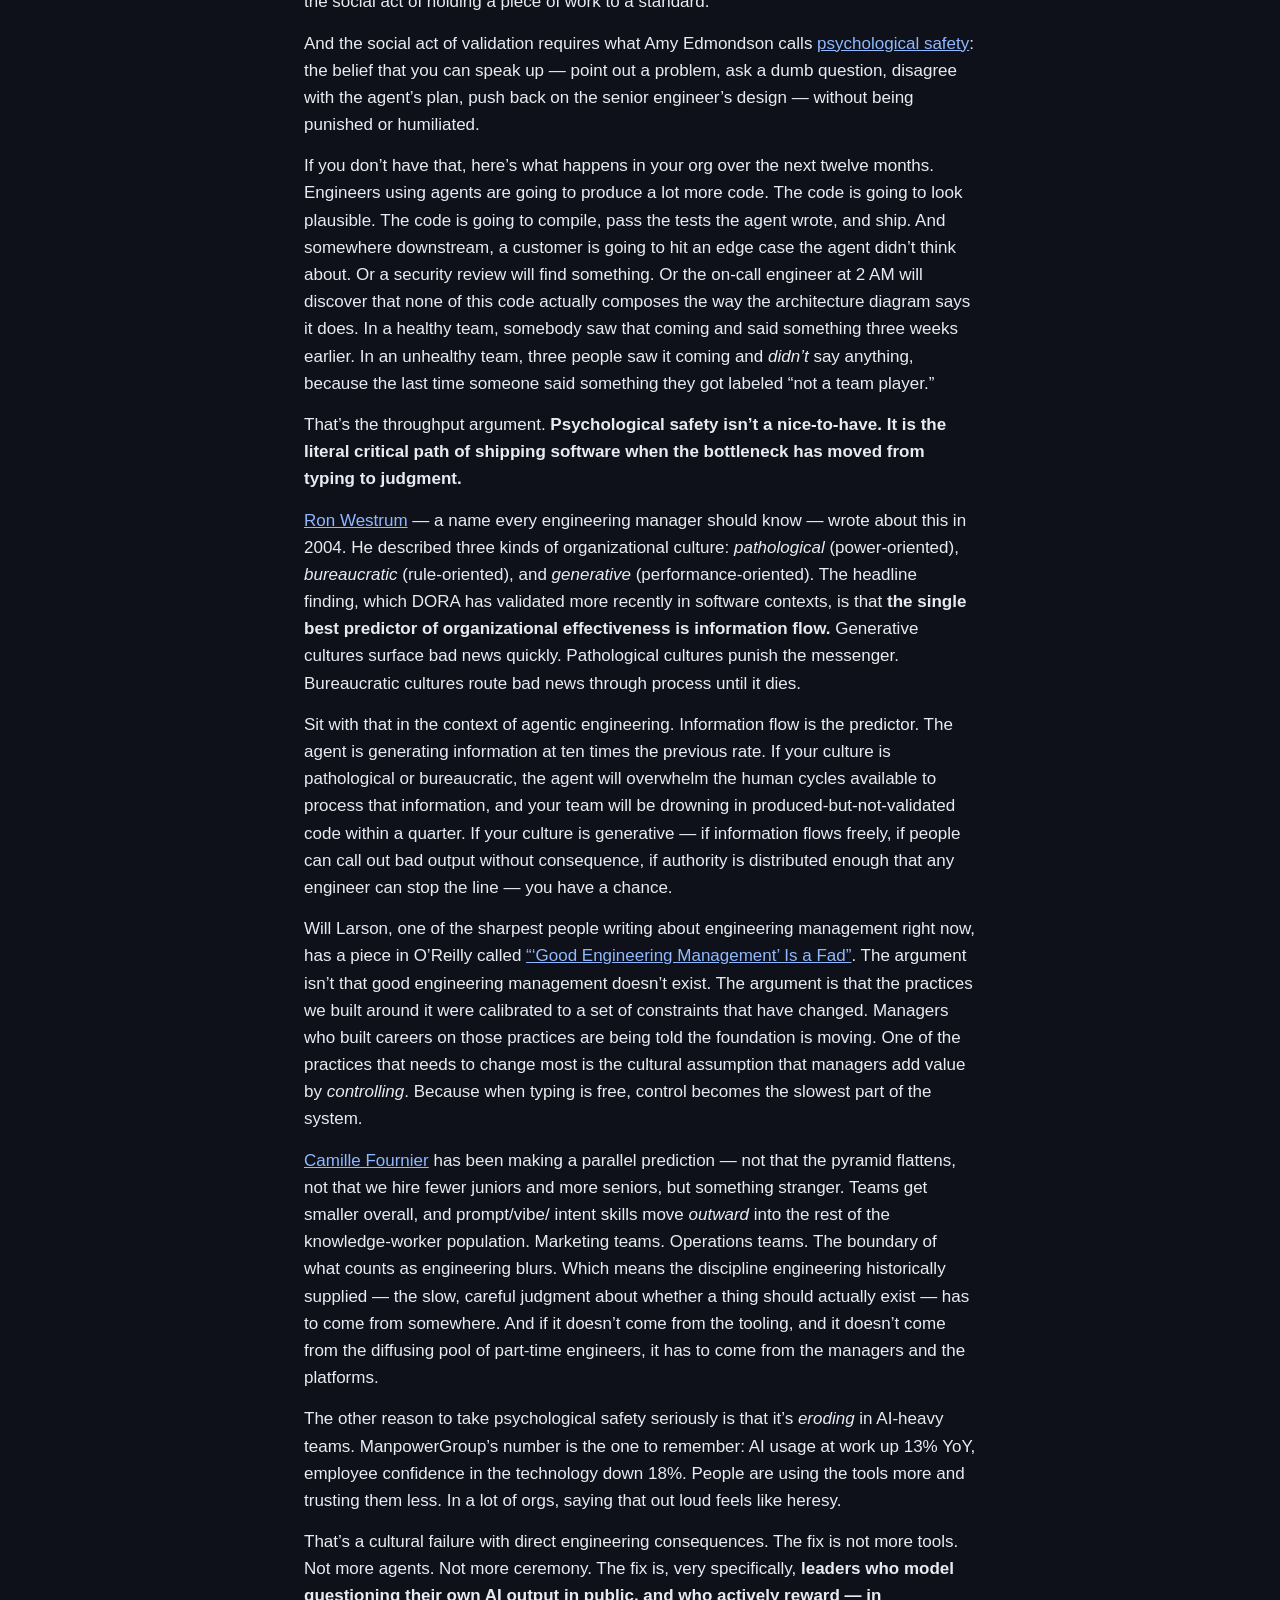
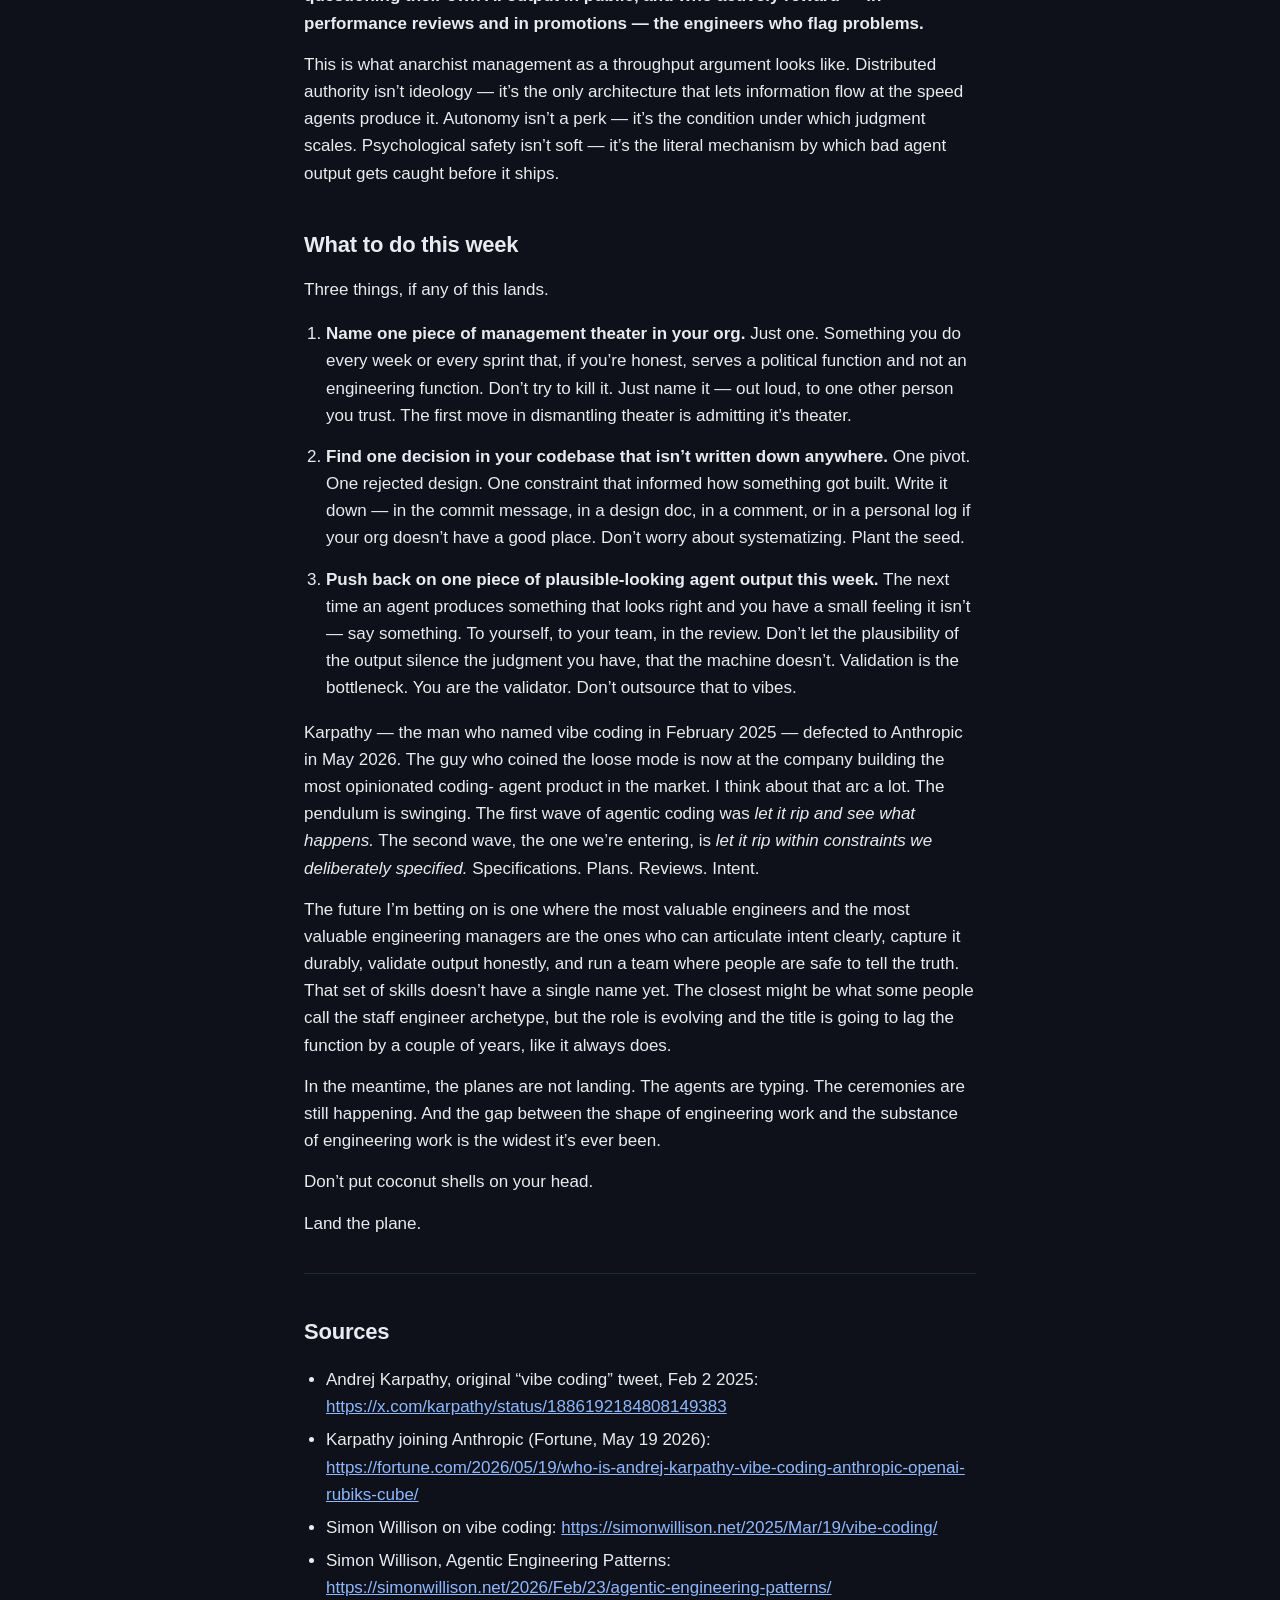
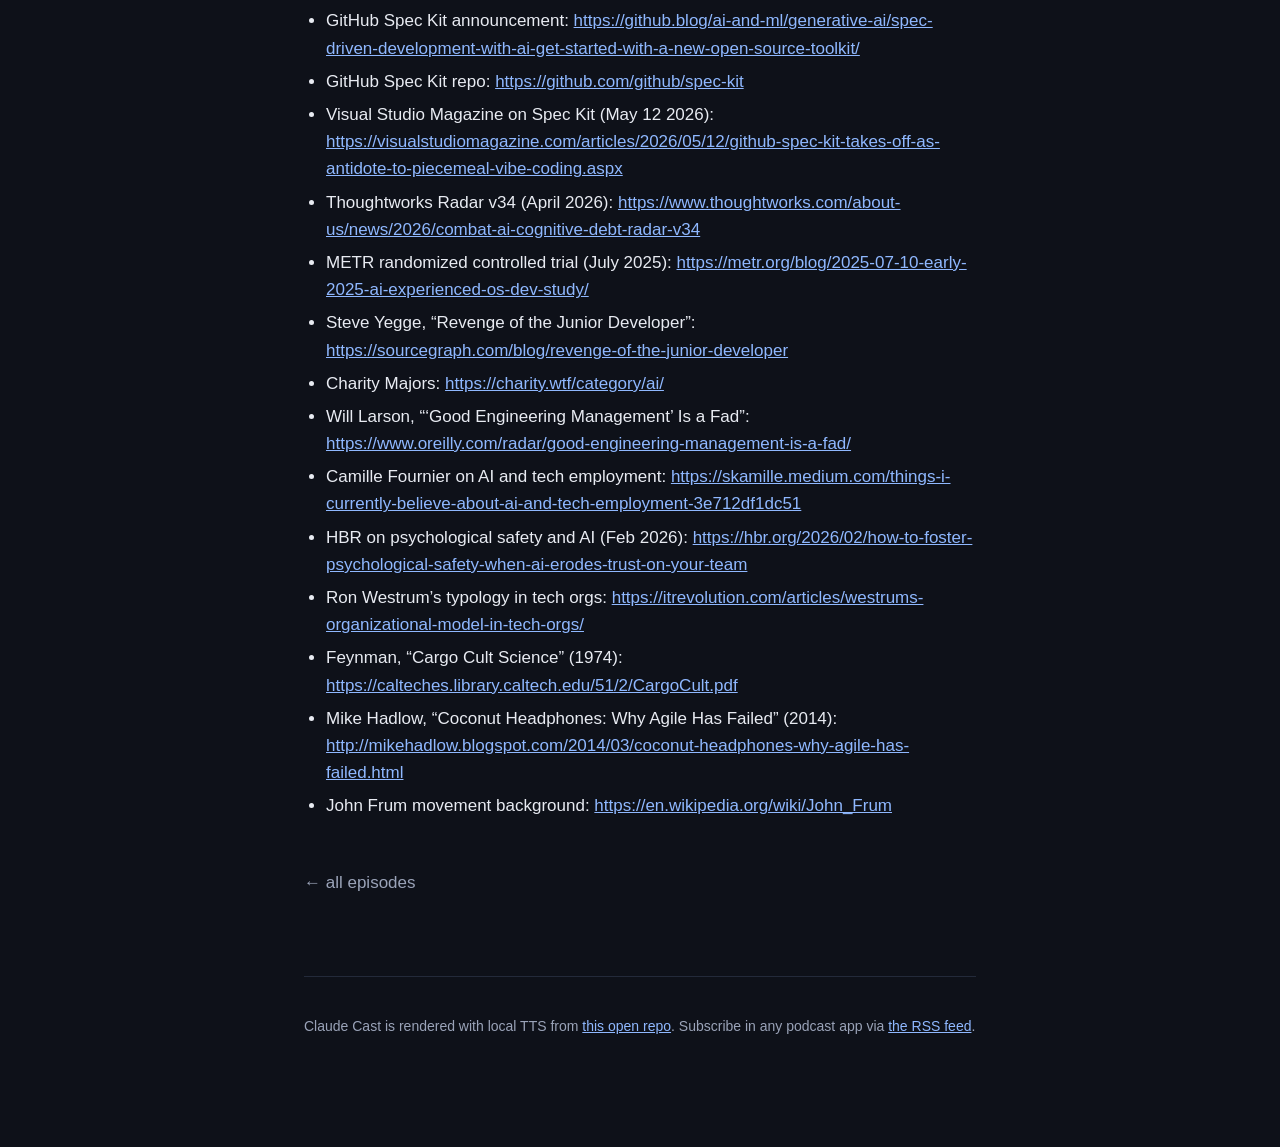
==== commit d5b691e1: "Fix static at paragraph boundaries; speed up re-renders Root cause: scripts/generate.py concatenated" ====
--- a/docs/episodes/001-intent-layer/index.html
+++ b/docs/episodes/001-intent-layer/index.html
@@ -25,7 +25,7 @@
 
 <p class="episode-meta">Episode 001 ·
 2026-05-23 ·
-27:16</p>
+27:29</p>
 <audio controls preload="metadata" src="./episode.mp3"></audio>
 <article>
 <h1>When the Planes Don&rsquo;t Land</h1>
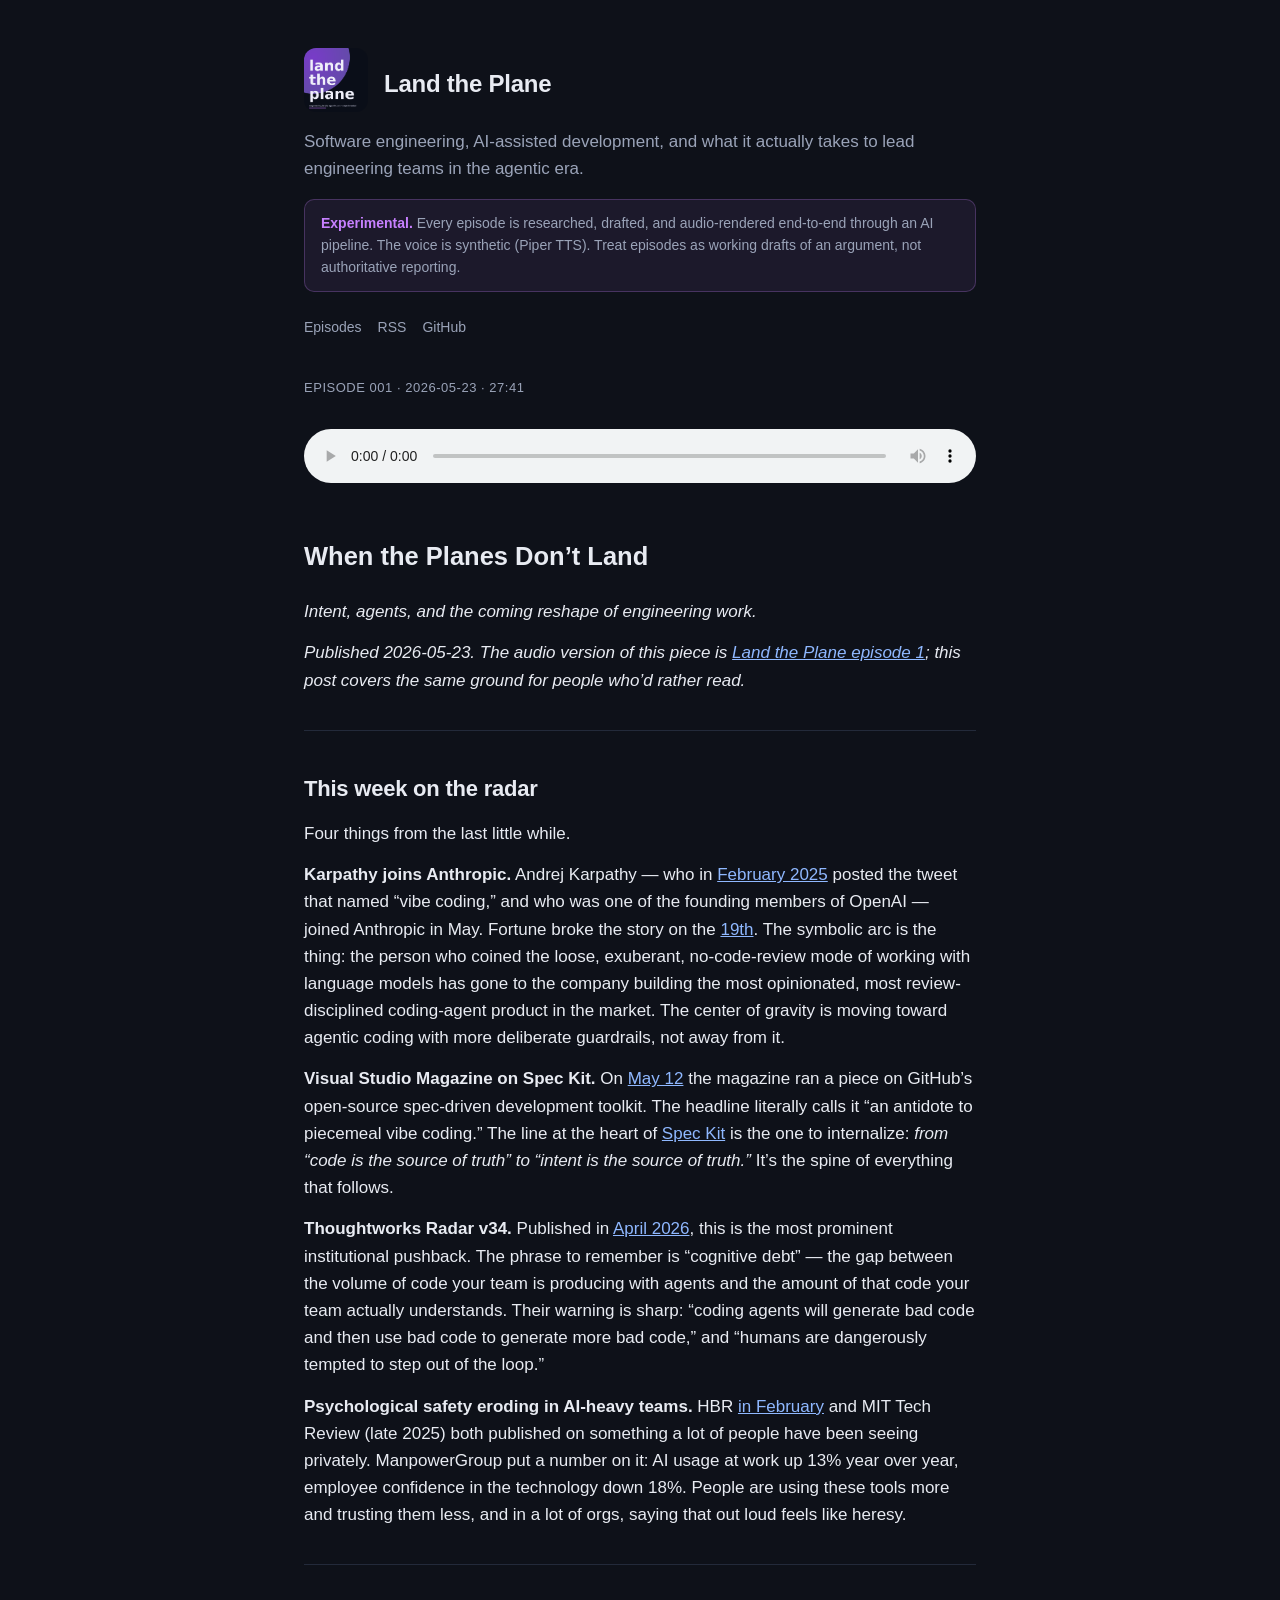
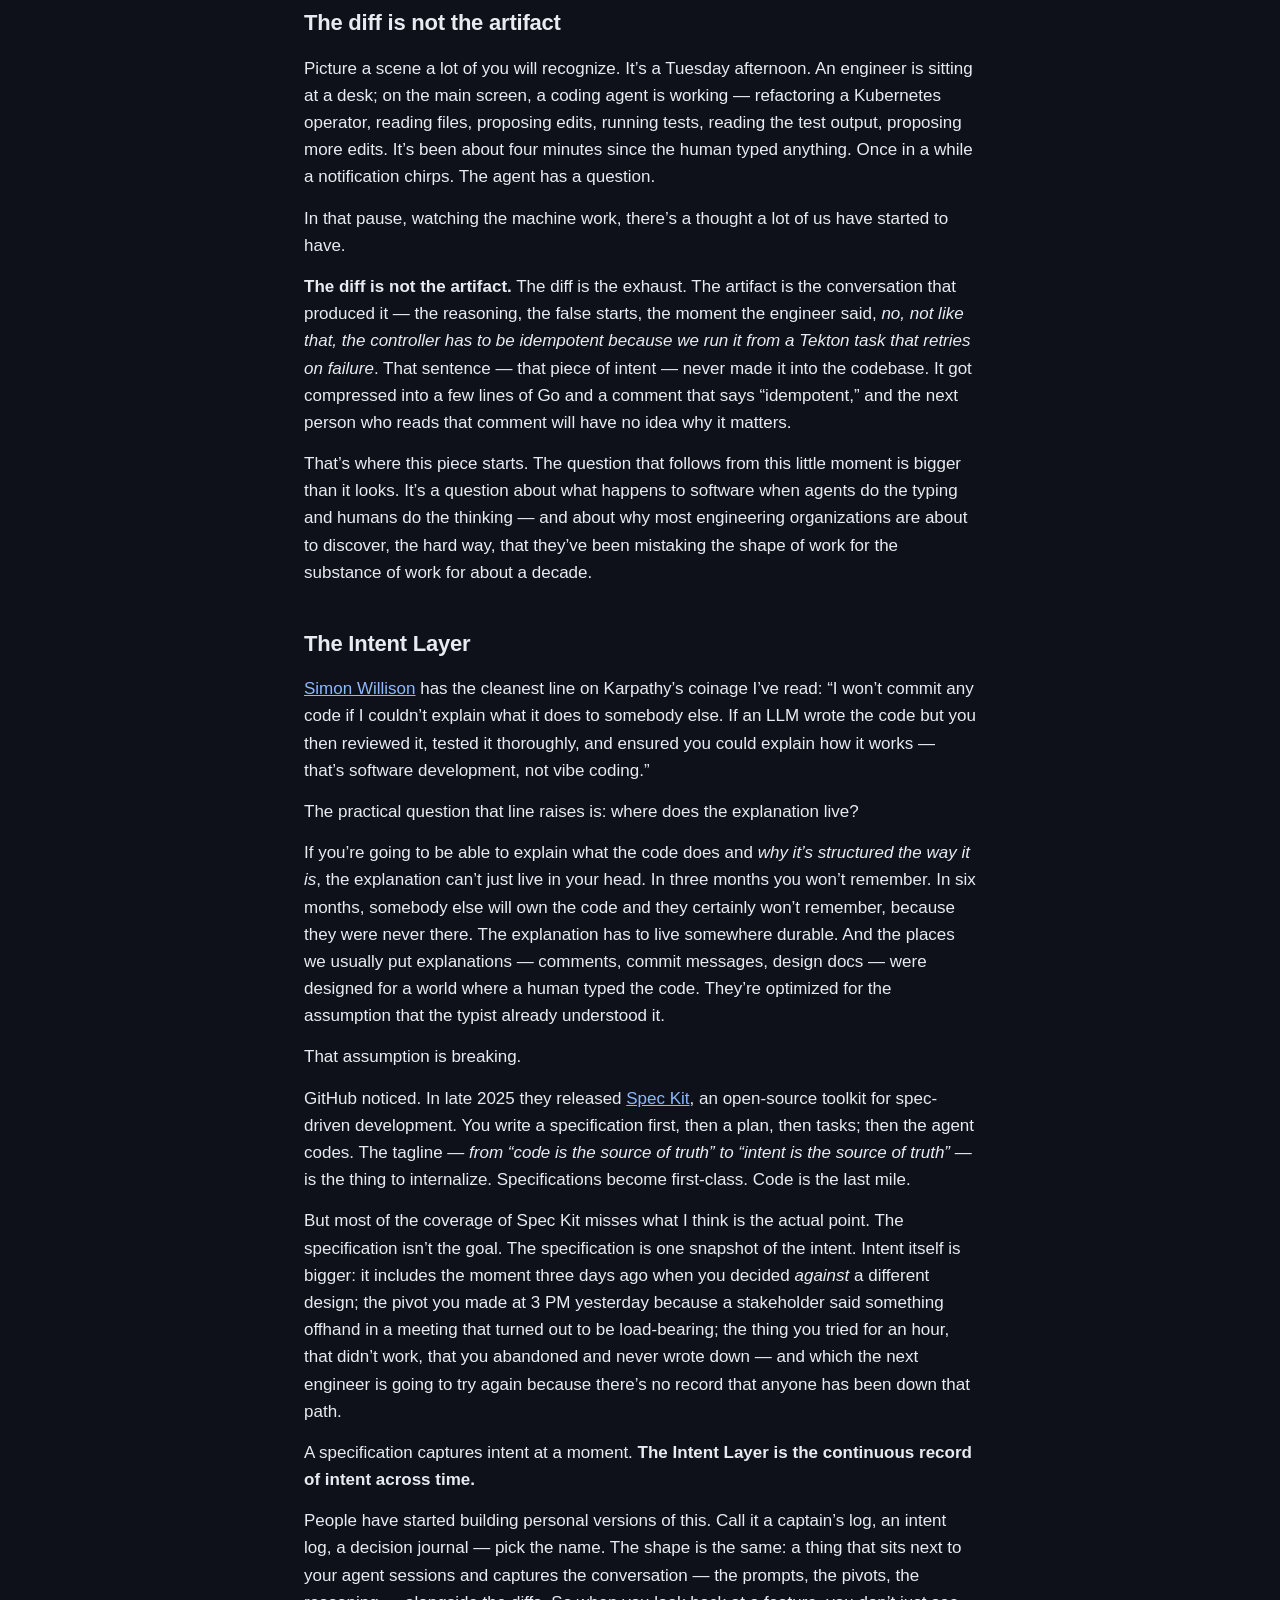
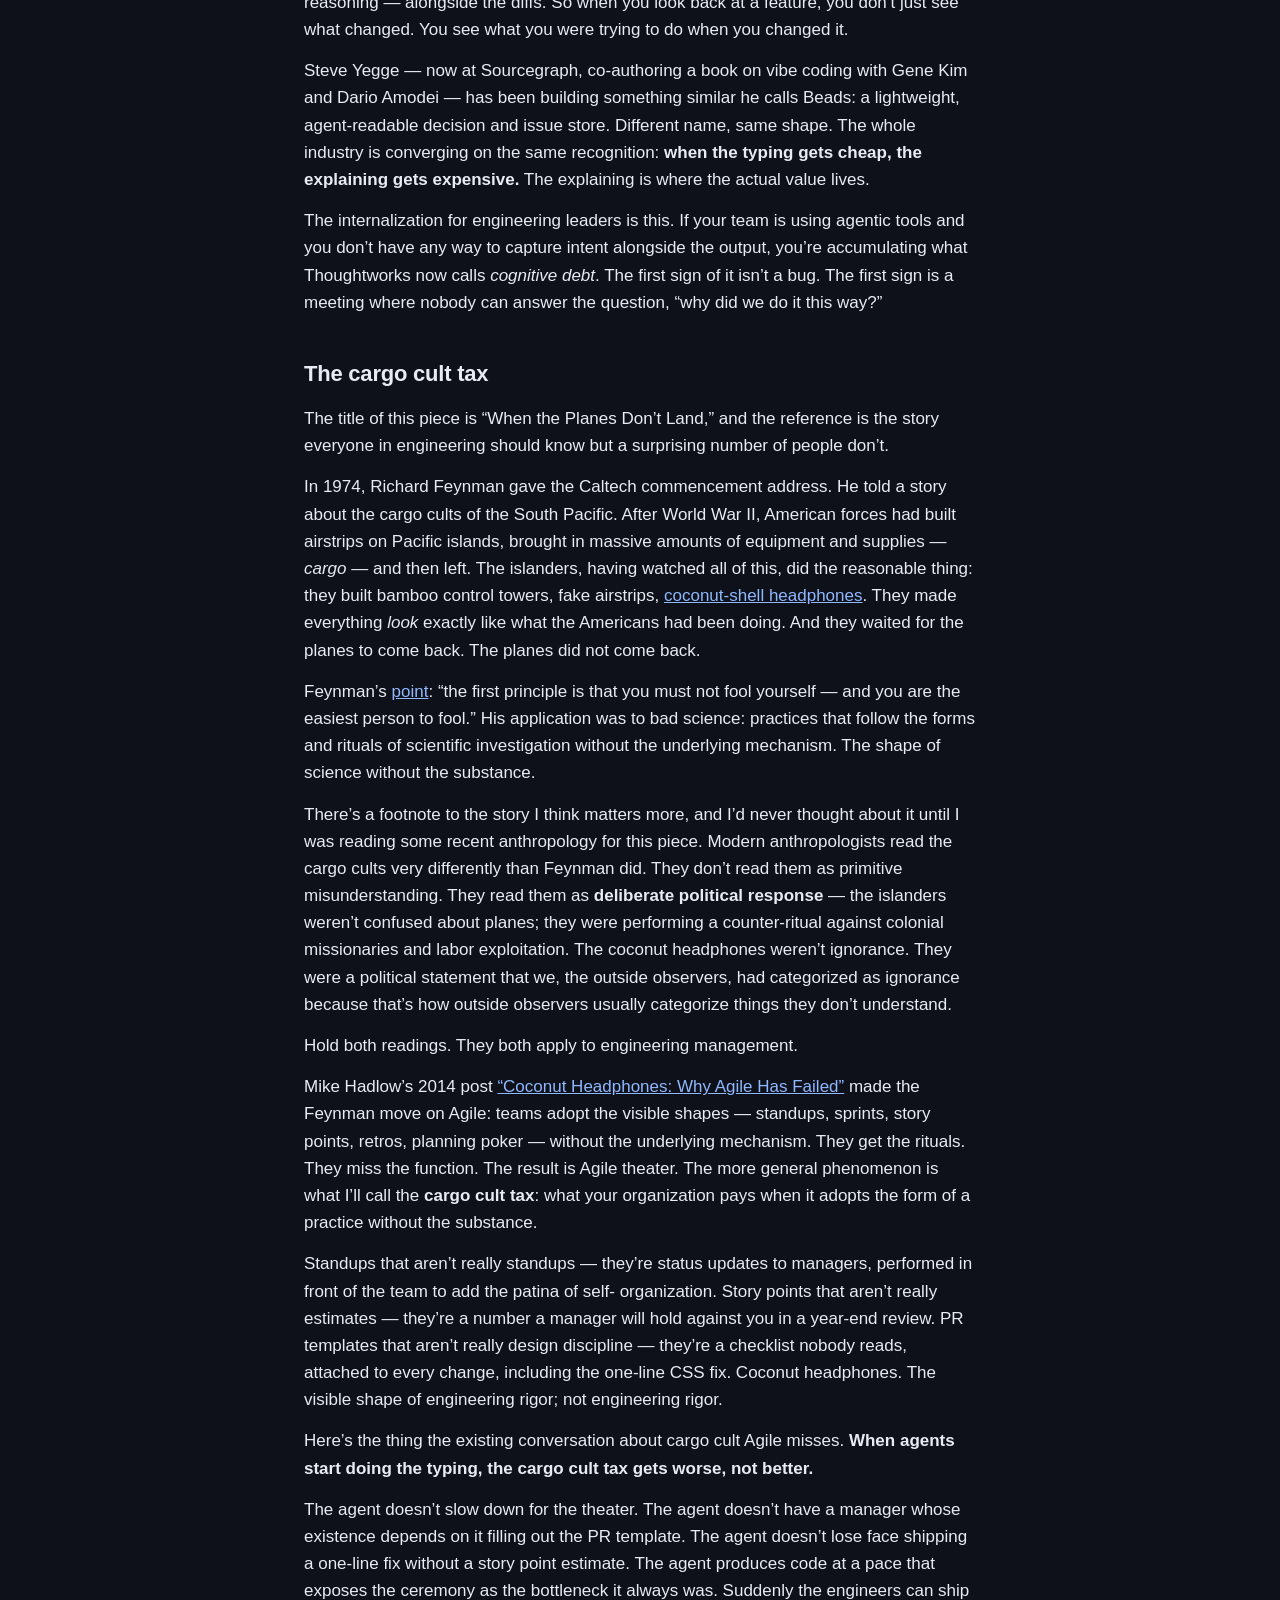
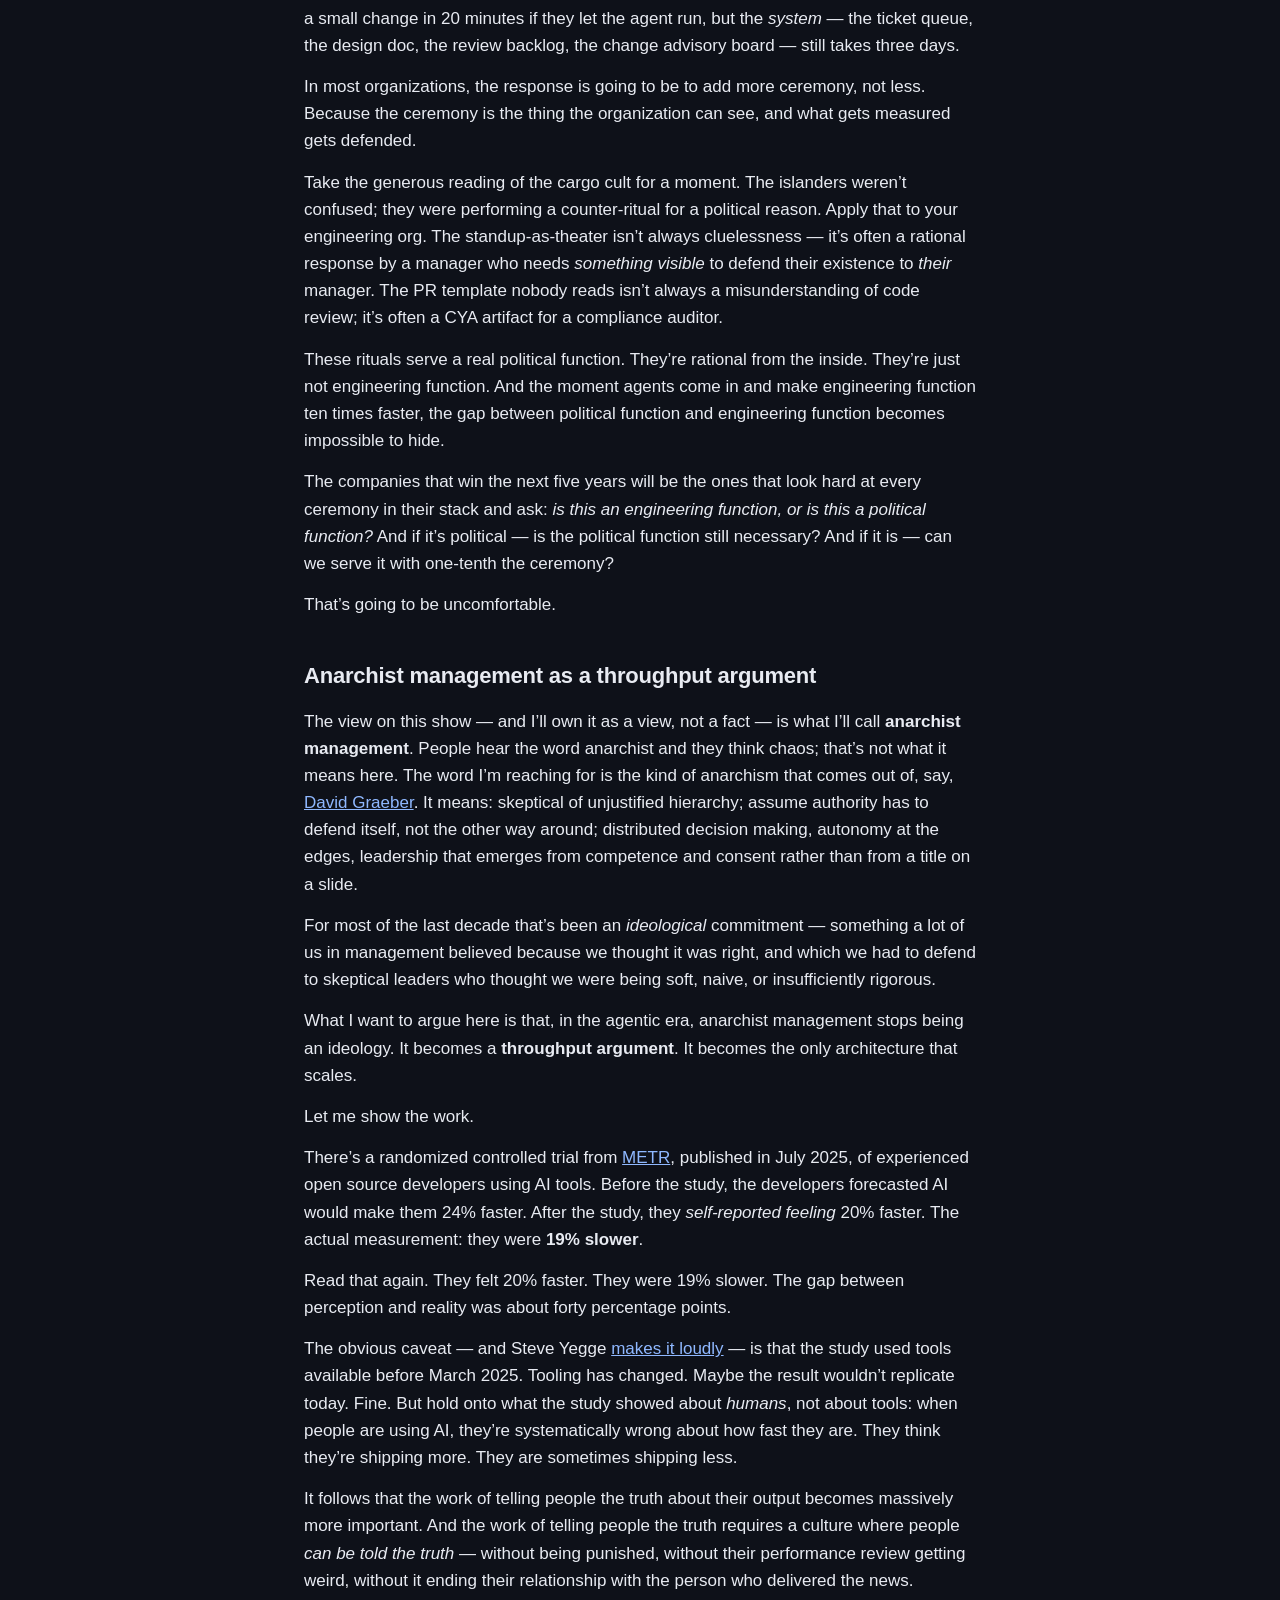
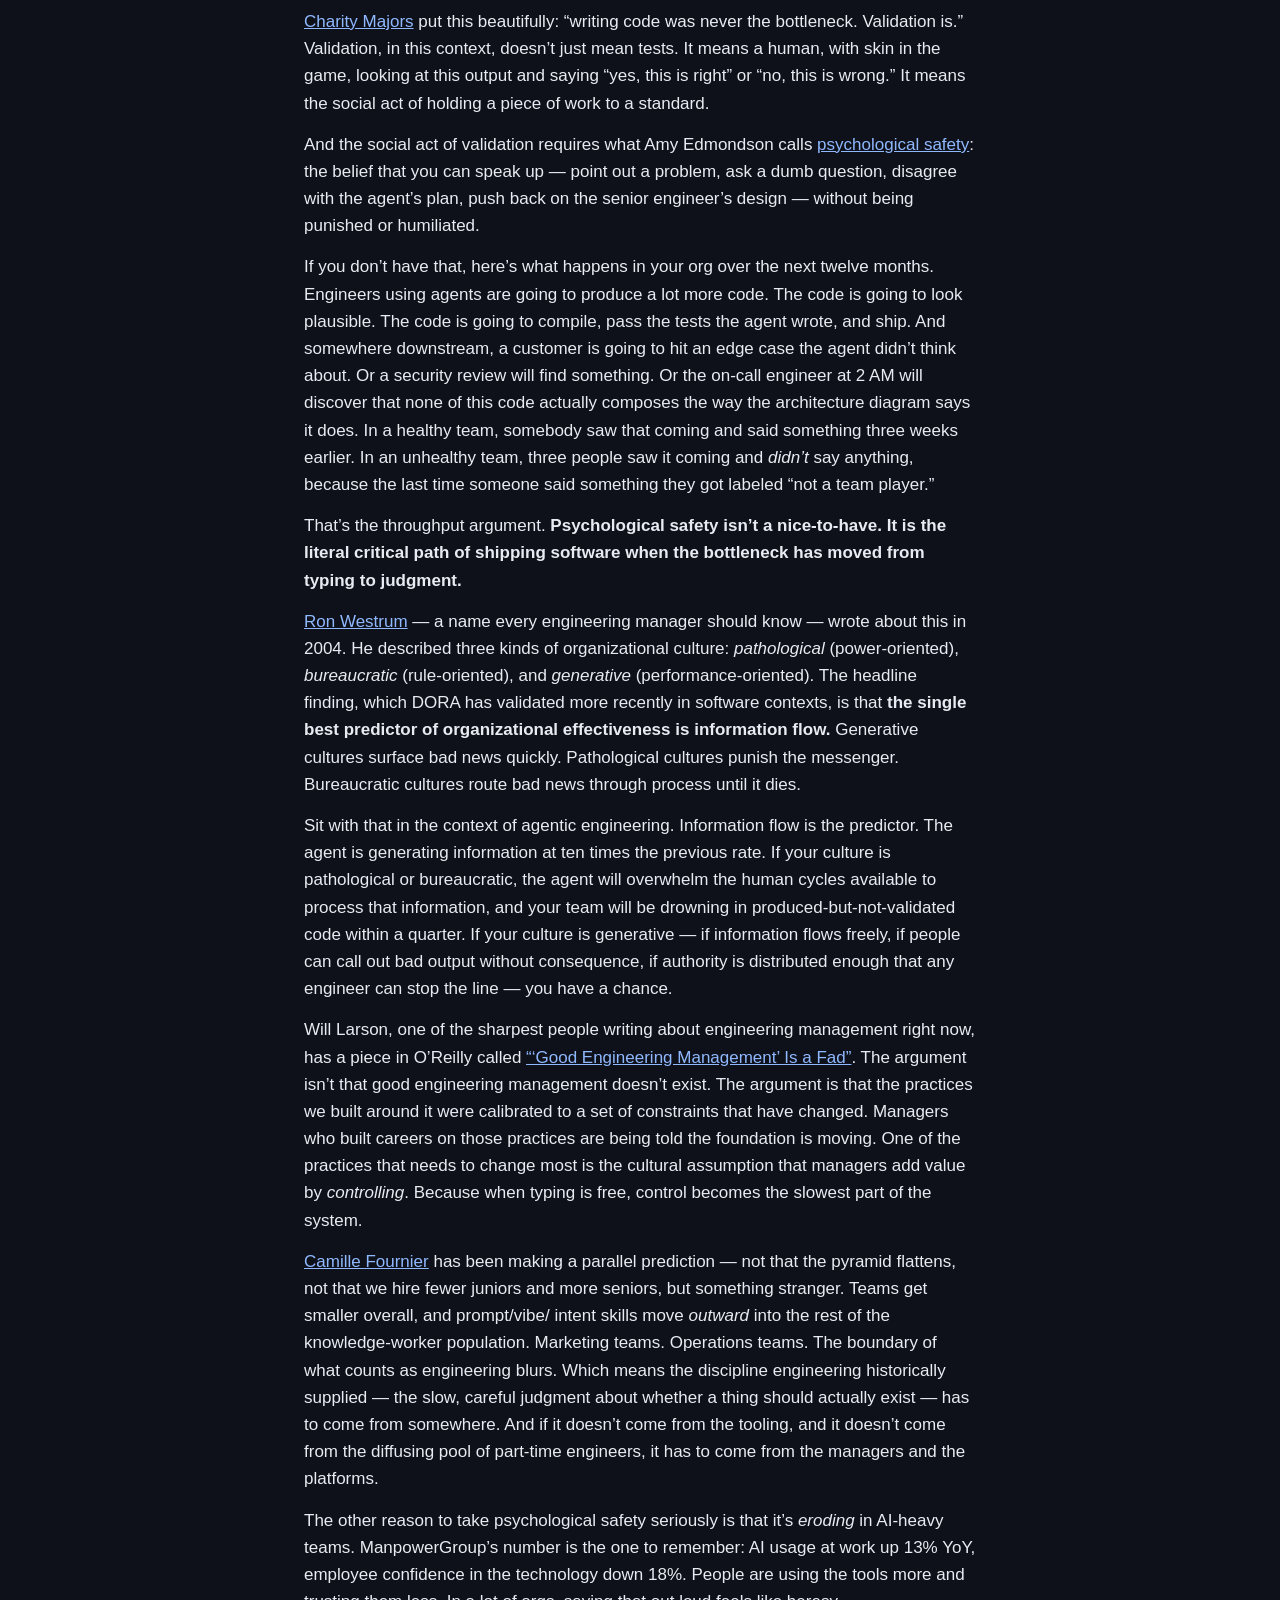
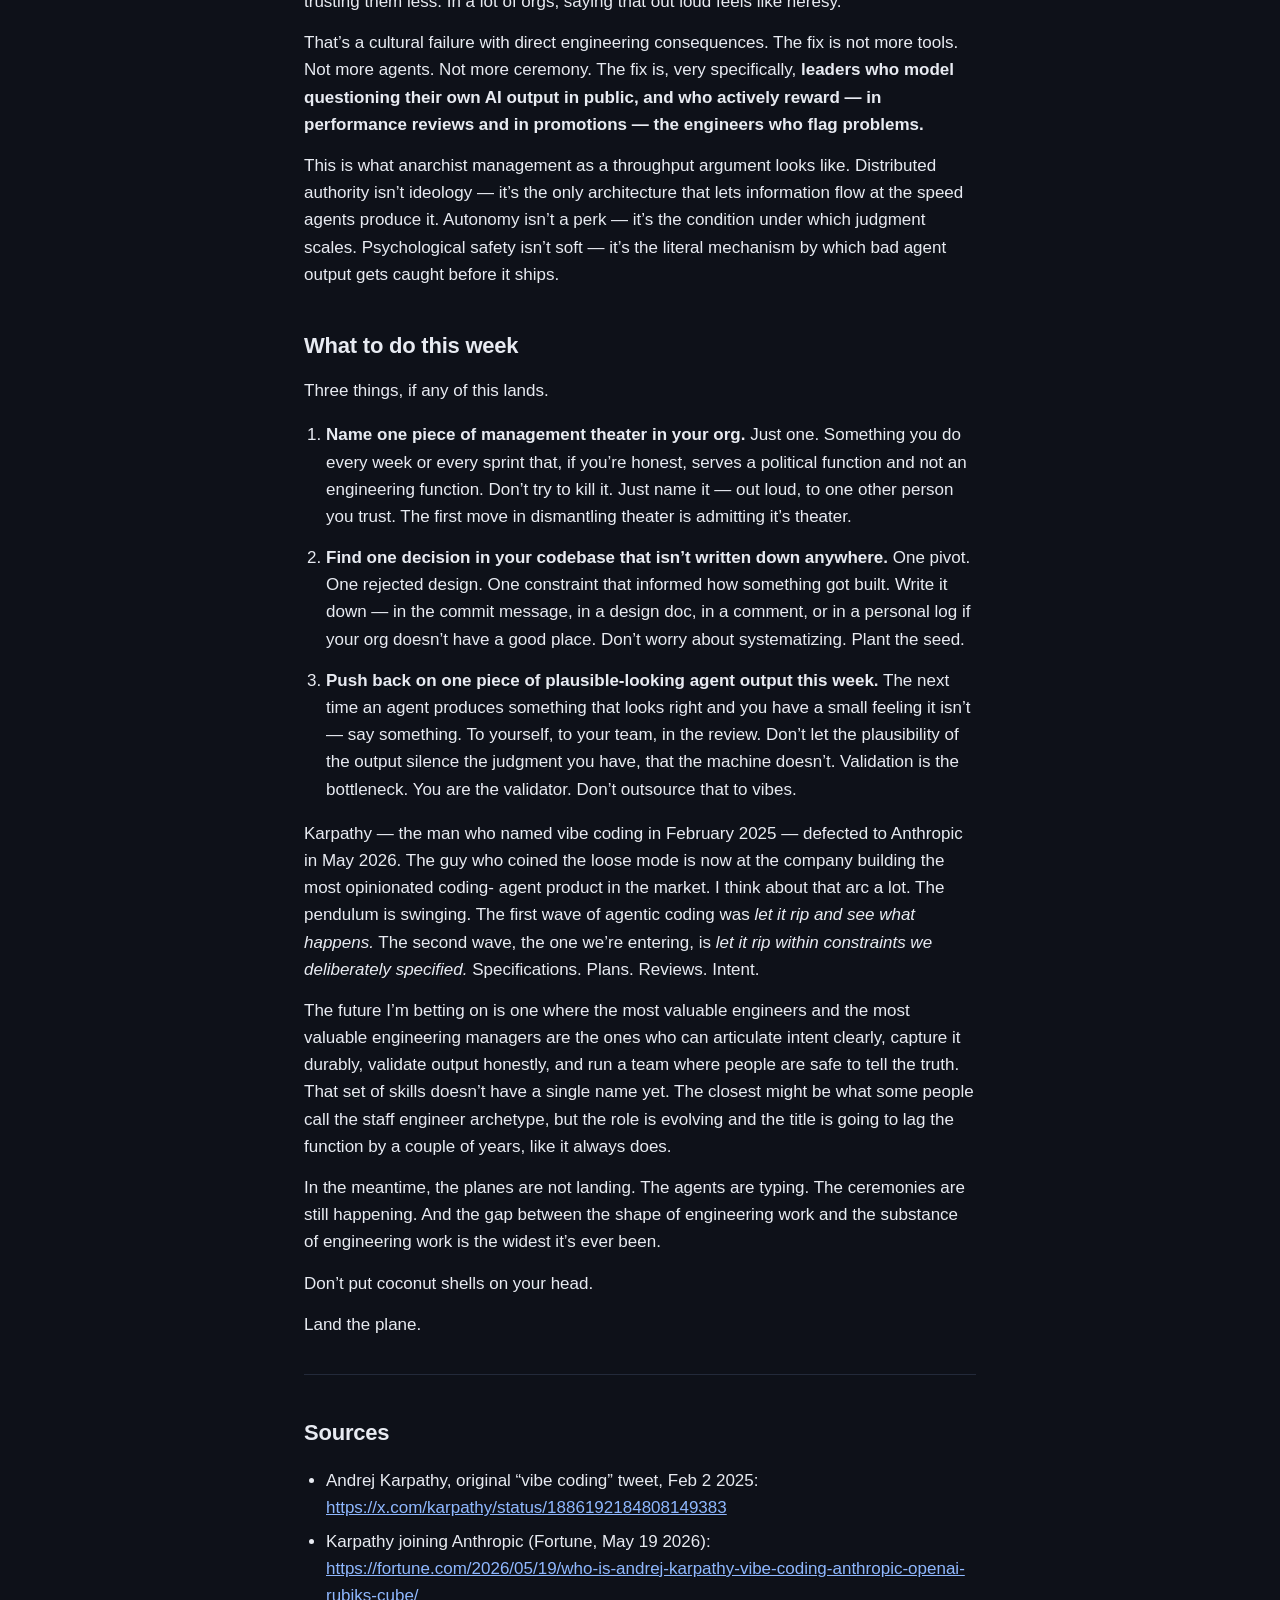
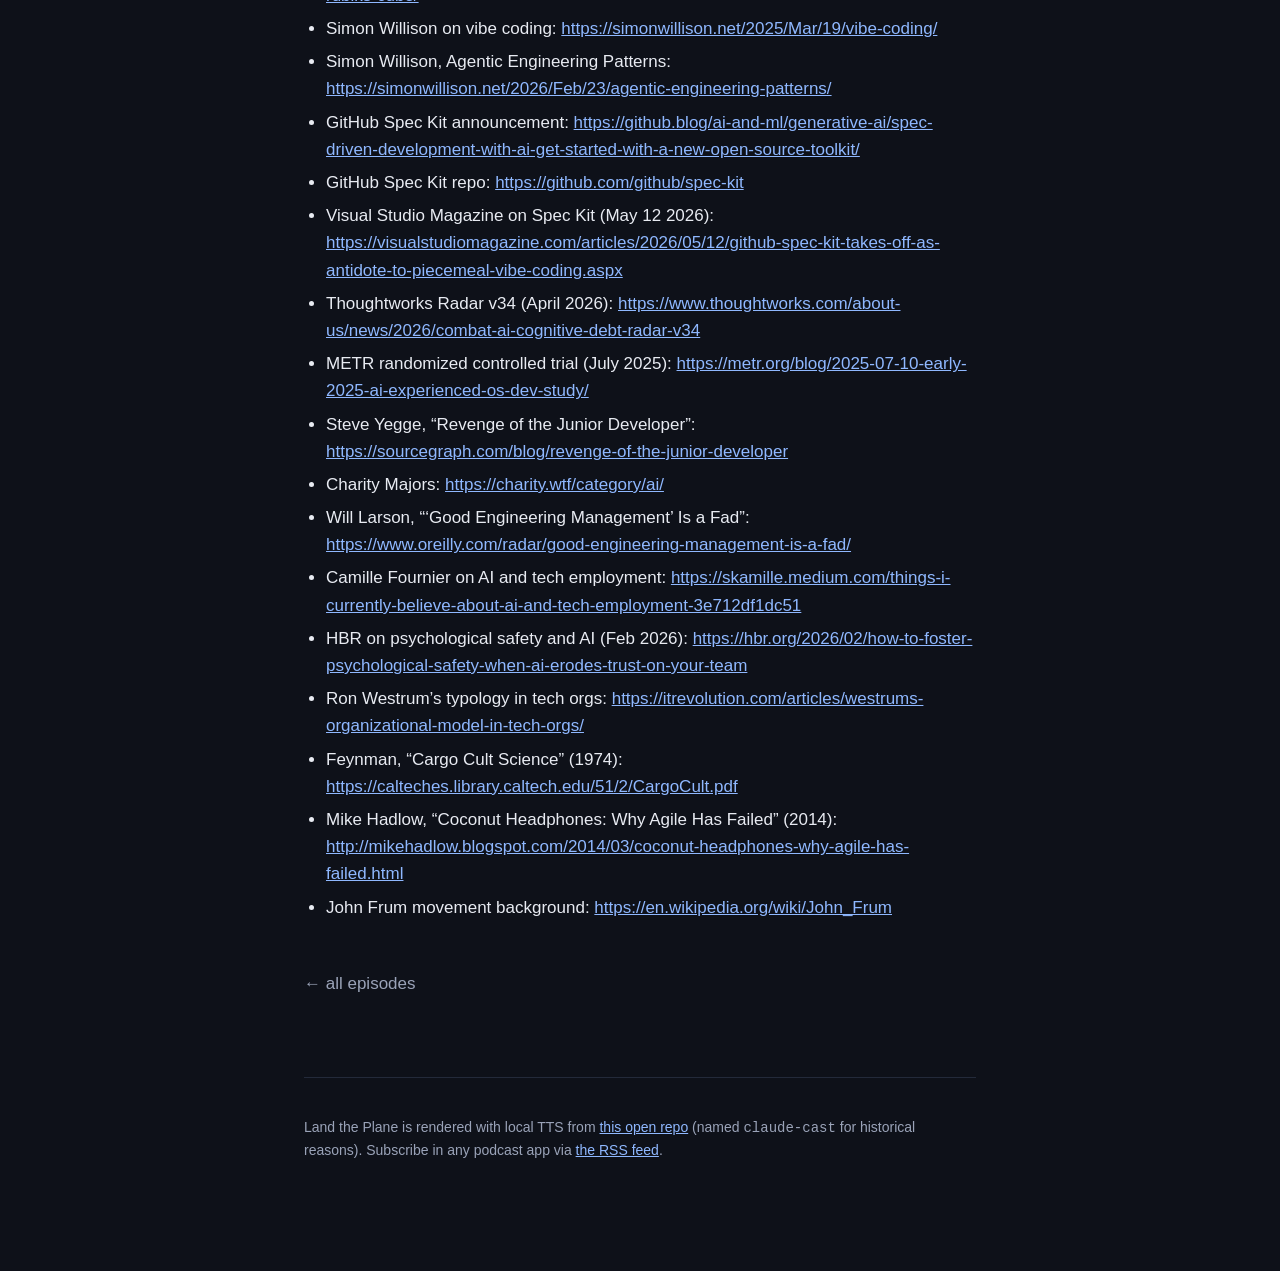
==== commit fe95a9cf: "Rename the show to Land the Plane; flag as experimental The show is now called Land the Plane (pulle" ====
--- a/docs/episodes/001-intent-layer/index.html
+++ b/docs/episodes/001-intent-layer/index.html
@@ -3,10 +3,10 @@
 <head>
 <meta charset="utf-8">
 <meta name="viewport" content="width=device-width, initial-scale=1">
-<title>When the Planes Don&#x27;t Land — Claude Cast</title>
+<title>When the Planes Don&#x27;t Land — Land the Plane</title>
 <link rel="stylesheet" href="../../style.css">
-<link rel="alternate" type="application/rss+xml" title="Claude Cast" href="../../feed.xml">
-<meta property="og:title" content="When the Planes Don&#x27;t Land — Claude Cast">
+<link rel="alternate" type="application/rss+xml" title="Land the Plane" href="../../feed.xml">
+<meta property="og:title" content="When the Planes Don&#x27;t Land — Land the Plane">
 <meta property="og:type" content="website">
 <meta property="og:image" content="https://puremunky.github.io/claude-cast/cover.png">
 </head>
@@ -14,9 +14,12 @@
 <div class="container">
 <header class="site-header">
 <a href="../../"><img src="../../cover.png" alt=""></a>
-<a href="../../"><h1>Claude Cast</h1></a>
+<a href="../../"><h1>Land the Plane</h1></a>
 </header>
 <p class="site-tagline">Software engineering, AI-assisted development, and what it actually takes to lead engineering teams in the agentic era.</p>
+<aside class="experiment-notice">
+<strong>Experimental.</strong> Every episode is researched, drafted, and audio-rendered end-to-end through an AI pipeline. The voice is synthetic (Piper TTS). Treat episodes as working drafts of an argument, not authoritative reporting.
+</aside>
 <nav class="nav-links">
   <a href="../../">Episodes</a>
   <a href="../../feed.xml">RSS</a>
@@ -25,13 +28,13 @@
 
 <p class="episode-meta">Episode 001 ·
 2026-05-23 ·
-27:29</p>
+27:41</p>
 <audio controls preload="metadata" src="./episode.mp3"></audio>
 <article>
 <h1>When the Planes Don&rsquo;t Land</h1>
 <p><em>Intent, agents, and the coming reshape of engineering work.</em></p>
 <p><em>Published 2026-05-23. The audio version of this piece is
-<a href="./episode.mp3">Claude Cast episode 1</a>; this post covers the same
+<a href="./episode.mp3">Land the Plane episode 1</a>; this post covers the same
 ground for people who&rsquo;d rather read.</em></p>
 <hr />
 <h2>This week on the radar</h2>
@@ -439,8 +442,9 @@
 <a class="back-link" href="../../">← all episodes</a>
 
 <footer>
-<p>Claude Cast is rendered with local TTS from
-<a href="https://github.com/puremunky/claude-cast">this open repo</a>.
+<p>Land the Plane is rendered with local TTS from
+<a href="https://github.com/puremunky/claude-cast">this open repo</a>
+(named <code>claude-cast</code> for historical reasons).
 Subscribe in any podcast app via <a href="../../feed.xml">the RSS feed</a>.</p>
 </footer>
 </div>
--- a/docs/style.css
+++ b/docs/style.css
@@ -24,7 +24,17 @@
 .site-header img { width: 64px; height: 64px; border-radius: 12px; }
 .site-header h1 { font-size: 24px; margin: 0; letter-spacing: -0.01em; }
 .site-header a { color: var(--text); text-decoration: none; }
-.site-tagline { color: var(--muted); margin: 4px 0 32px; }
+.site-tagline { color: var(--muted); margin: 4px 0 16px; }
+.experiment-notice {
+  background: rgba(199, 128, 255, 0.08);
+  border: 1px solid rgba(199, 128, 255, 0.25);
+  border-radius: 10px;
+  padding: 12px 16px;
+  font-size: 14px;
+  color: var(--muted);
+  margin: 16px 0 24px;
+}
+.experiment-notice strong { color: var(--accent); }
 .nav-links { margin: 8px 0 40px; display: flex; gap: 16px; font-size: 14px; }
 .nav-links a { color: var(--muted); text-decoration: none; }
 .nav-links a:hover { color: var(--accent); }
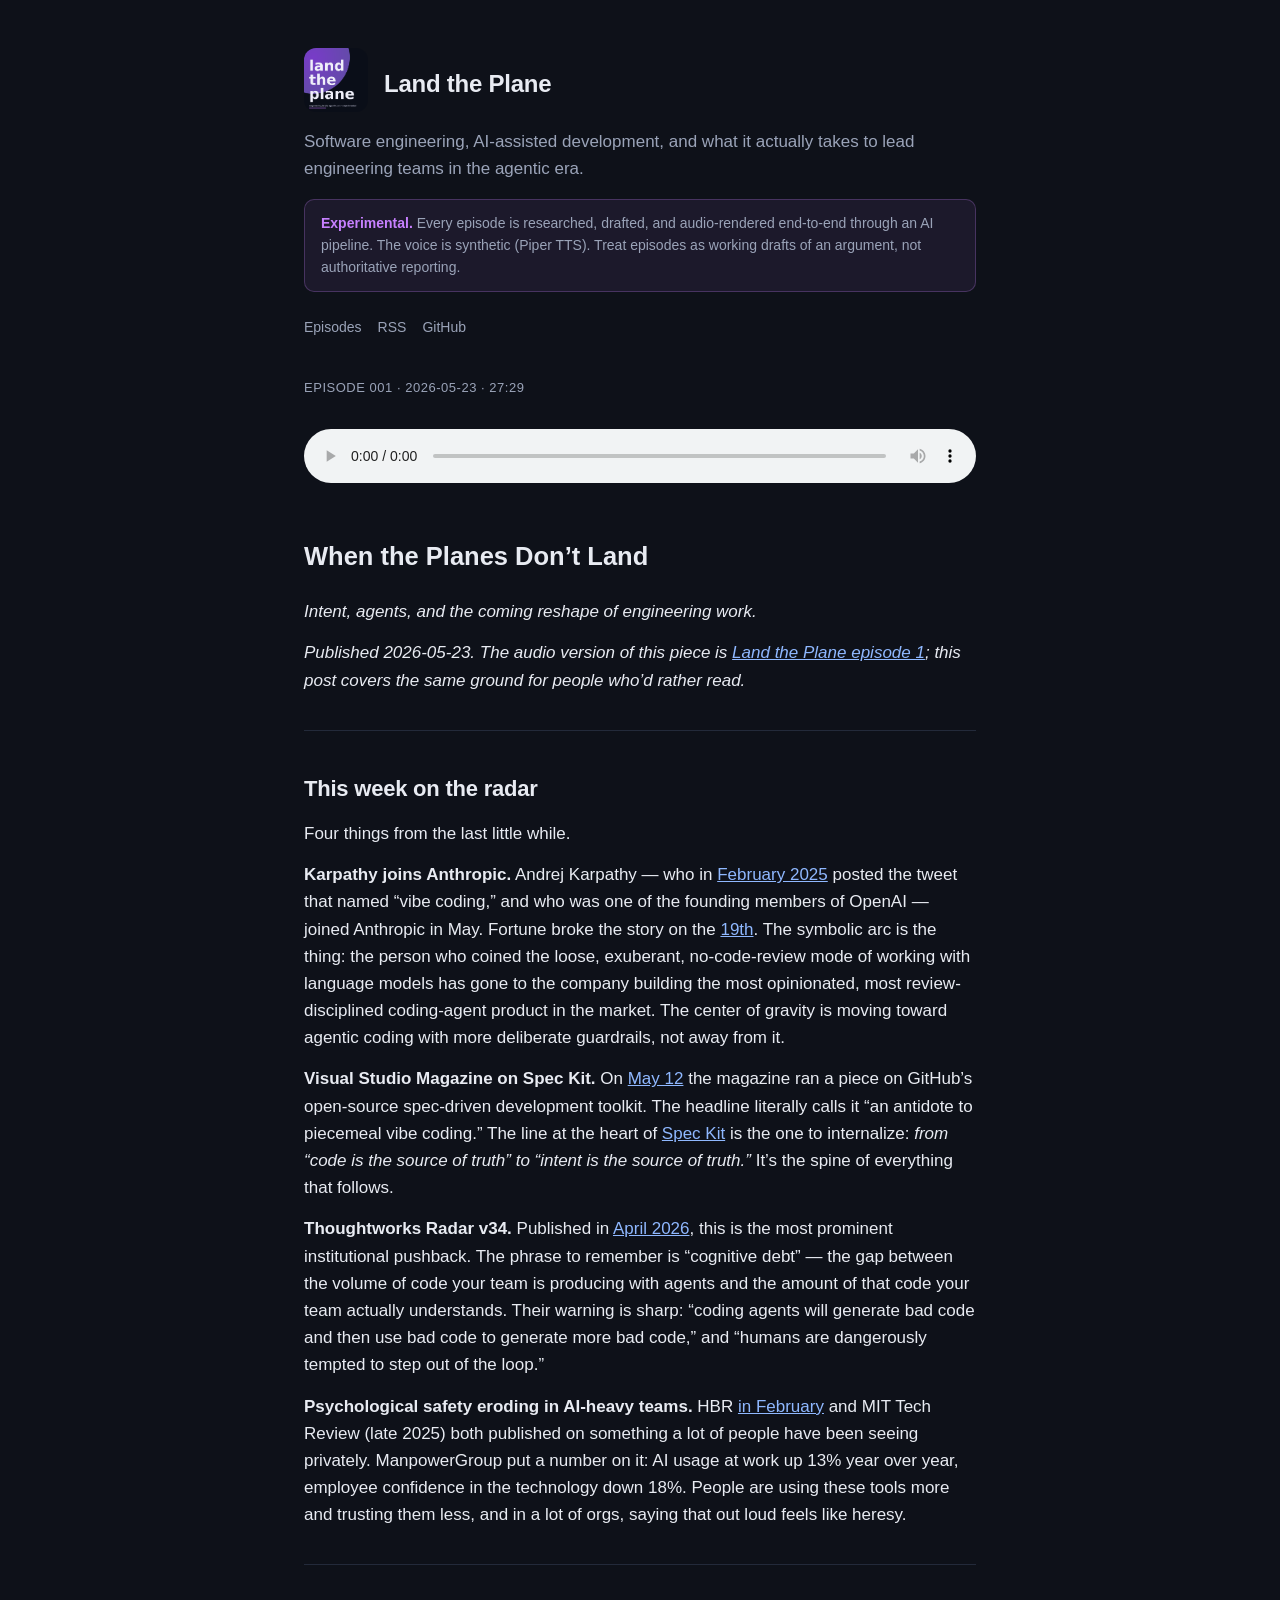
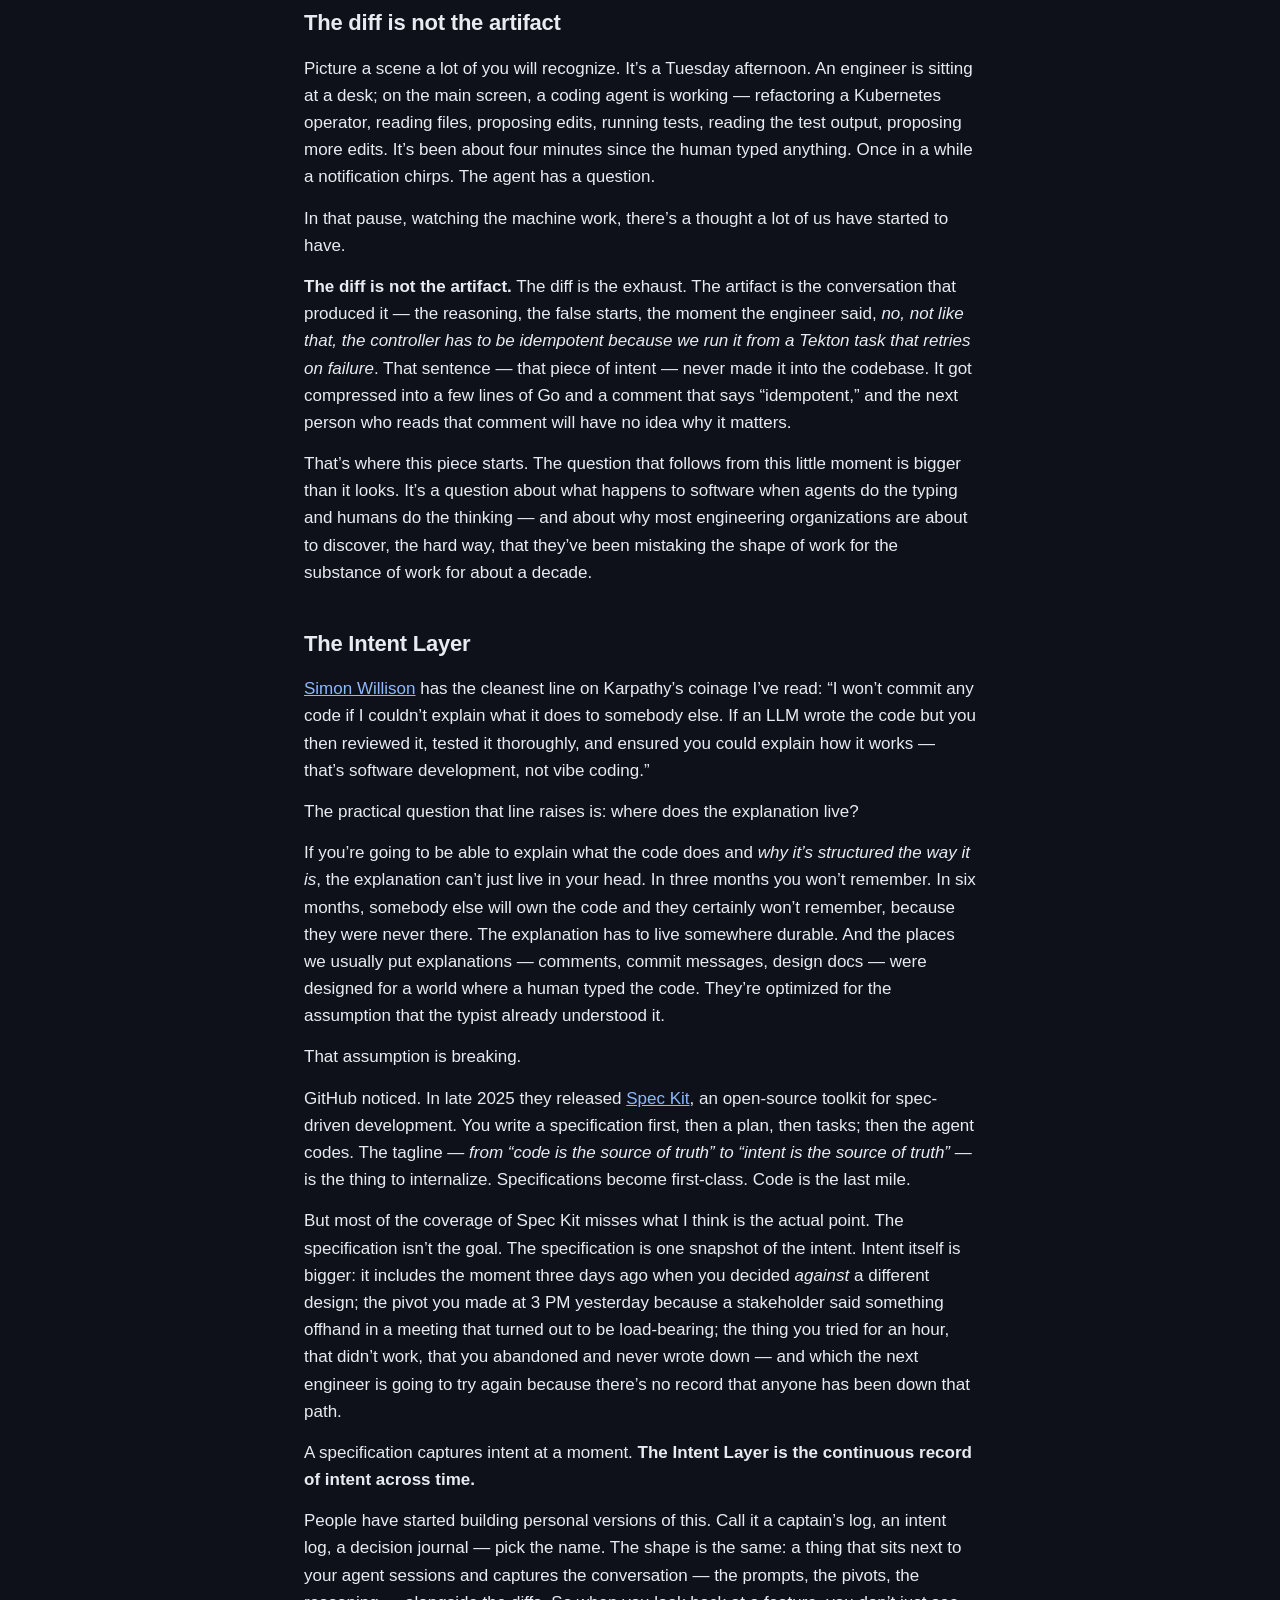
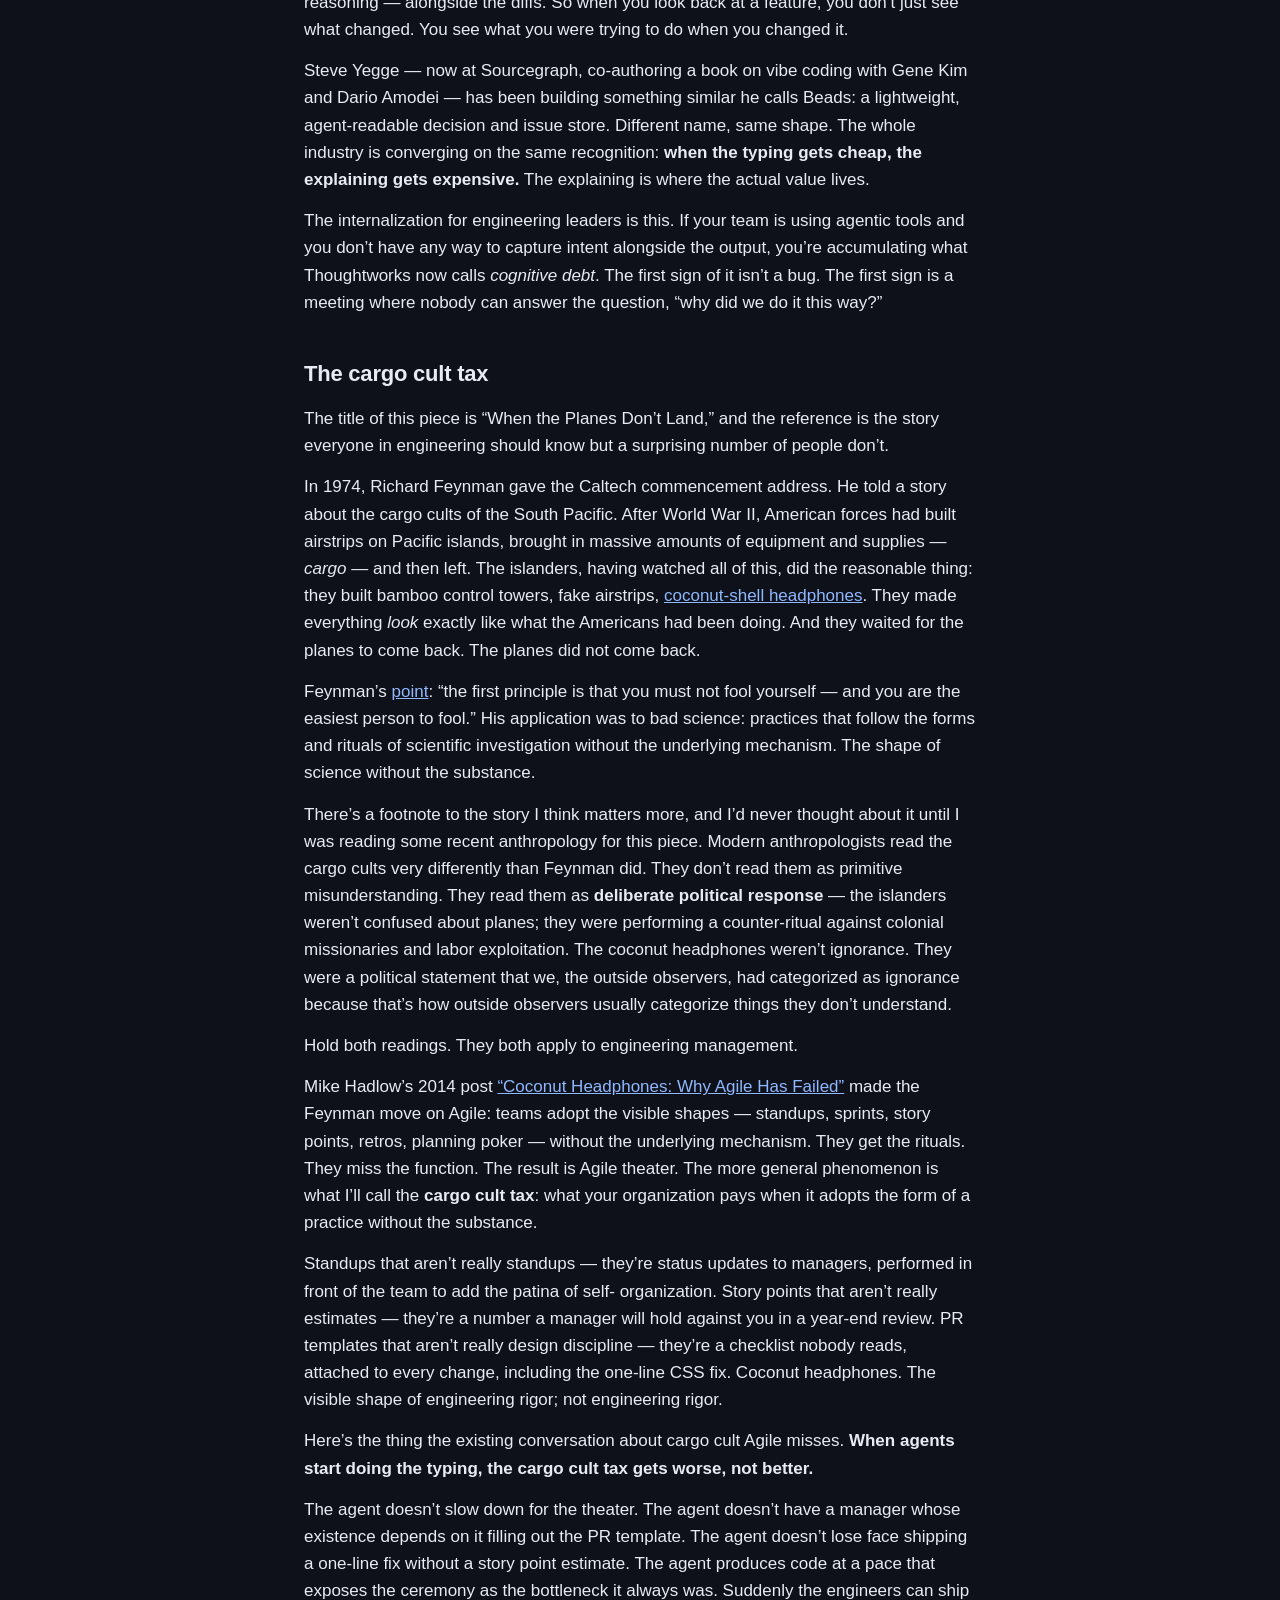
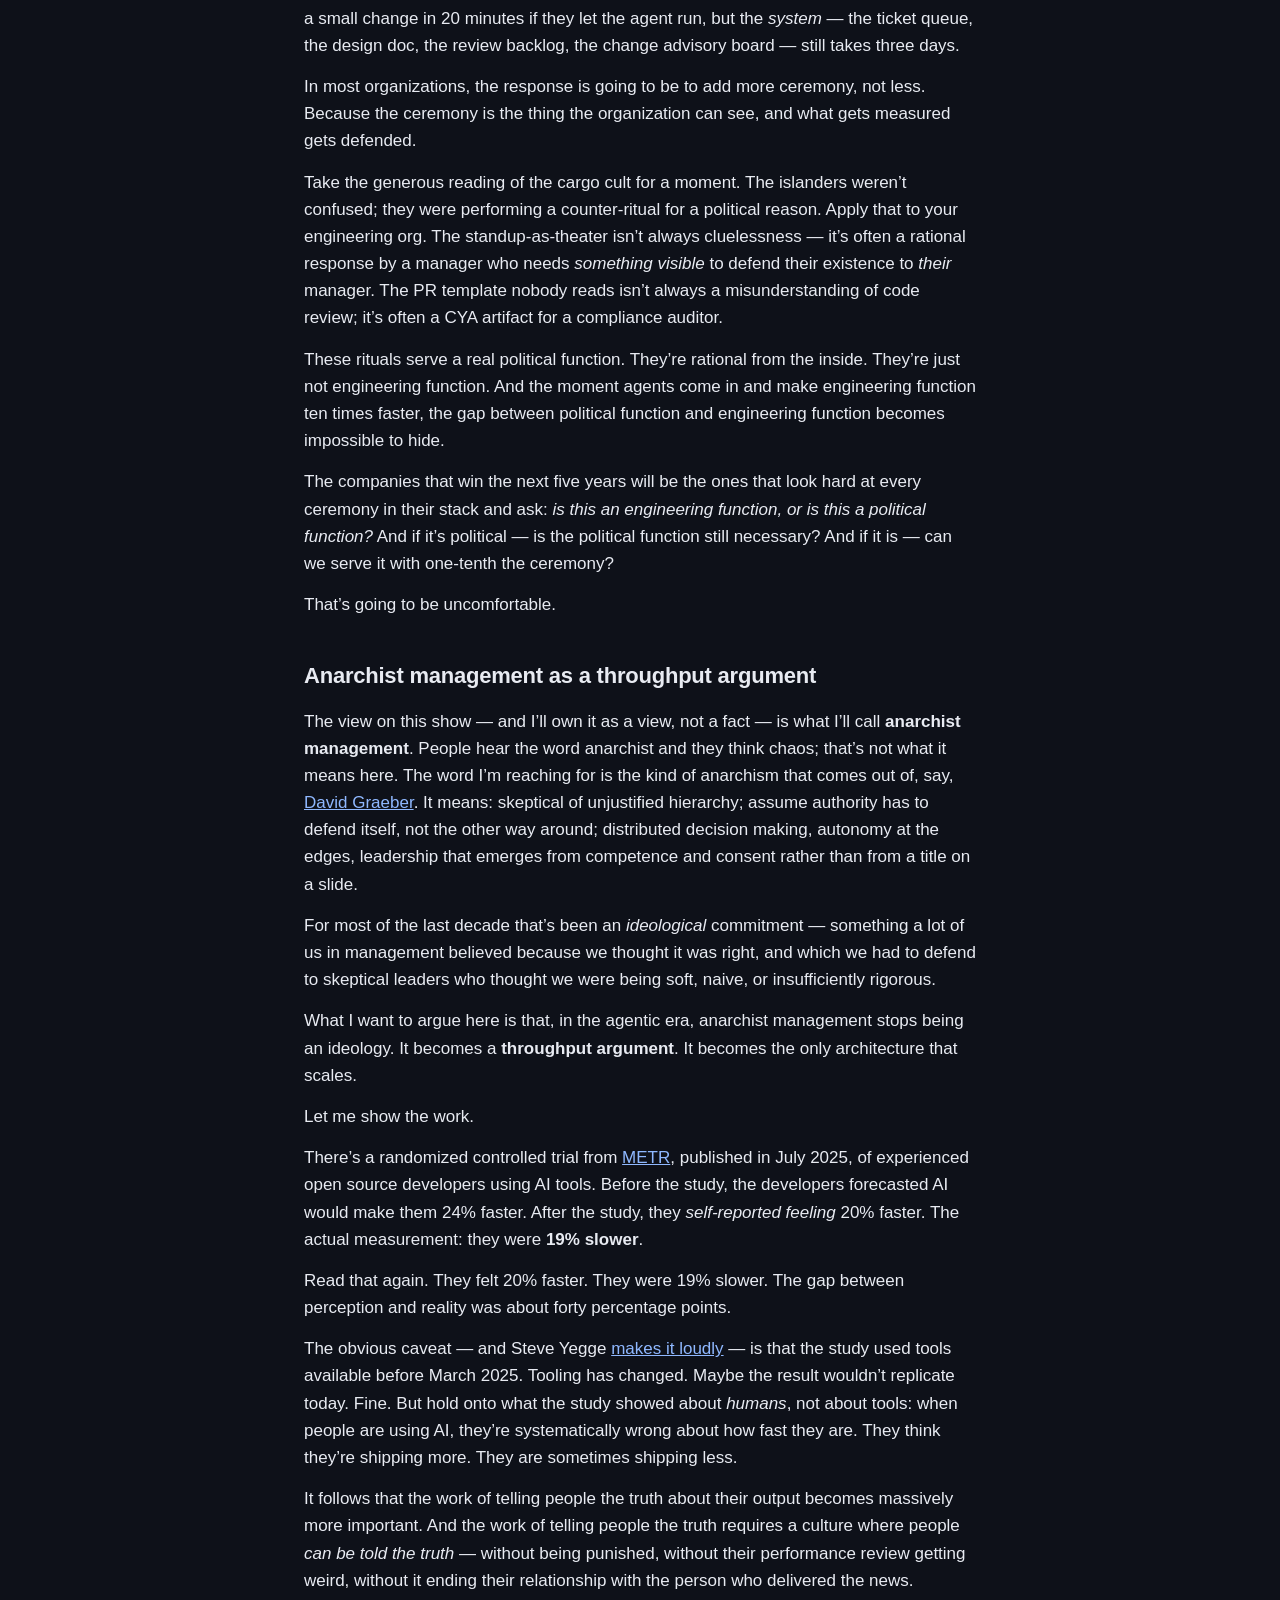
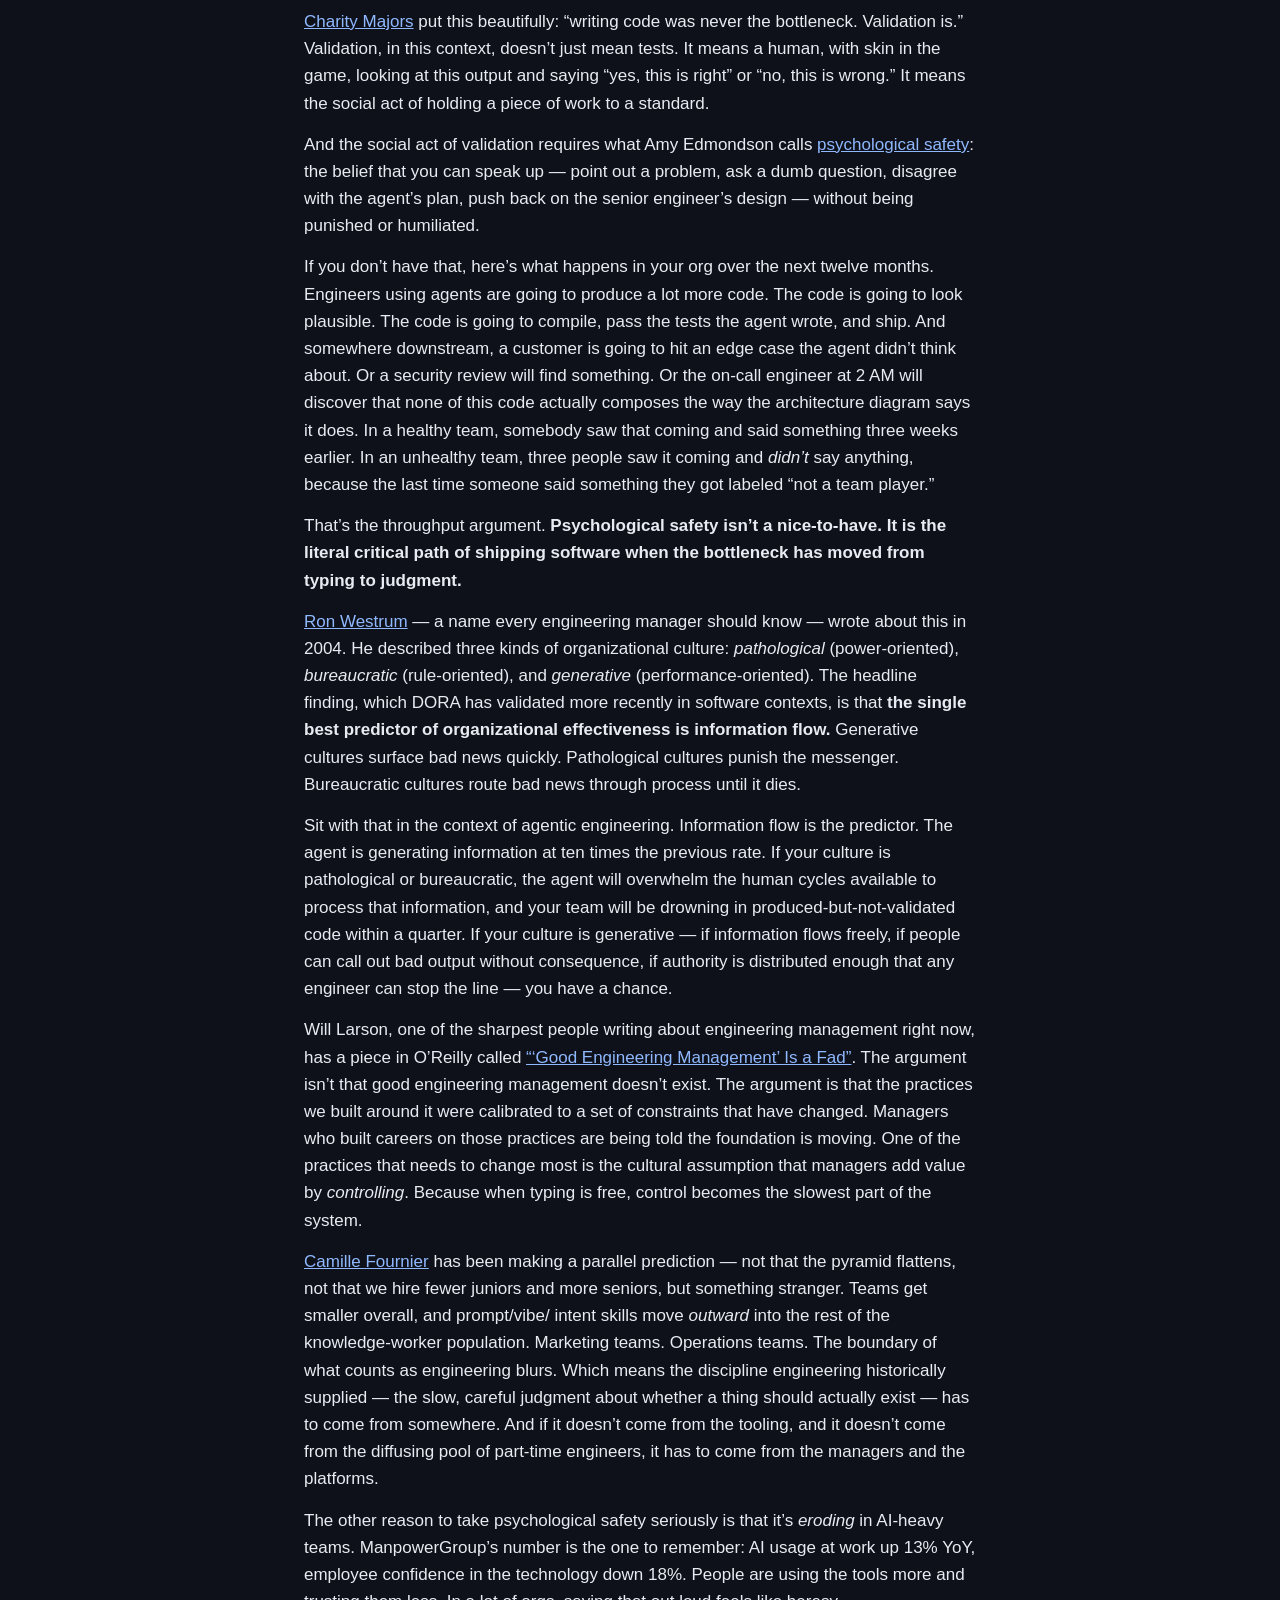
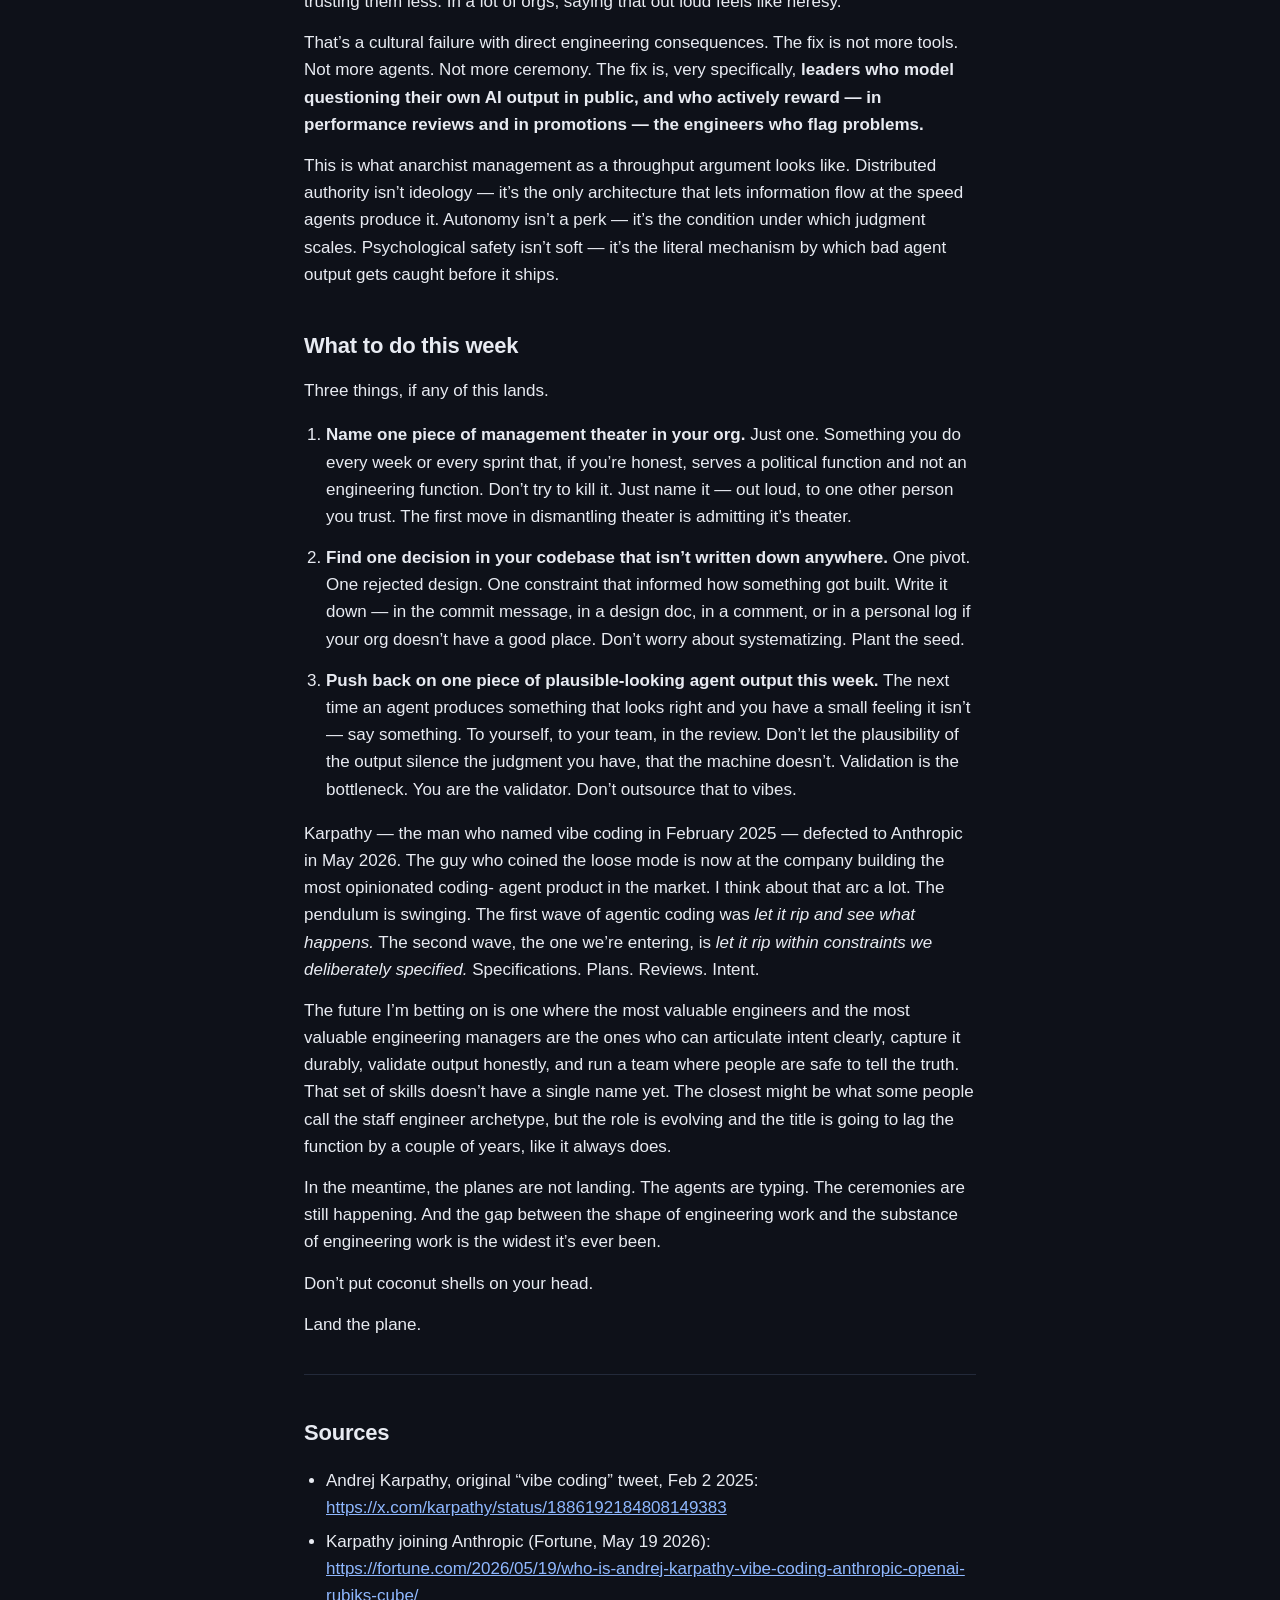
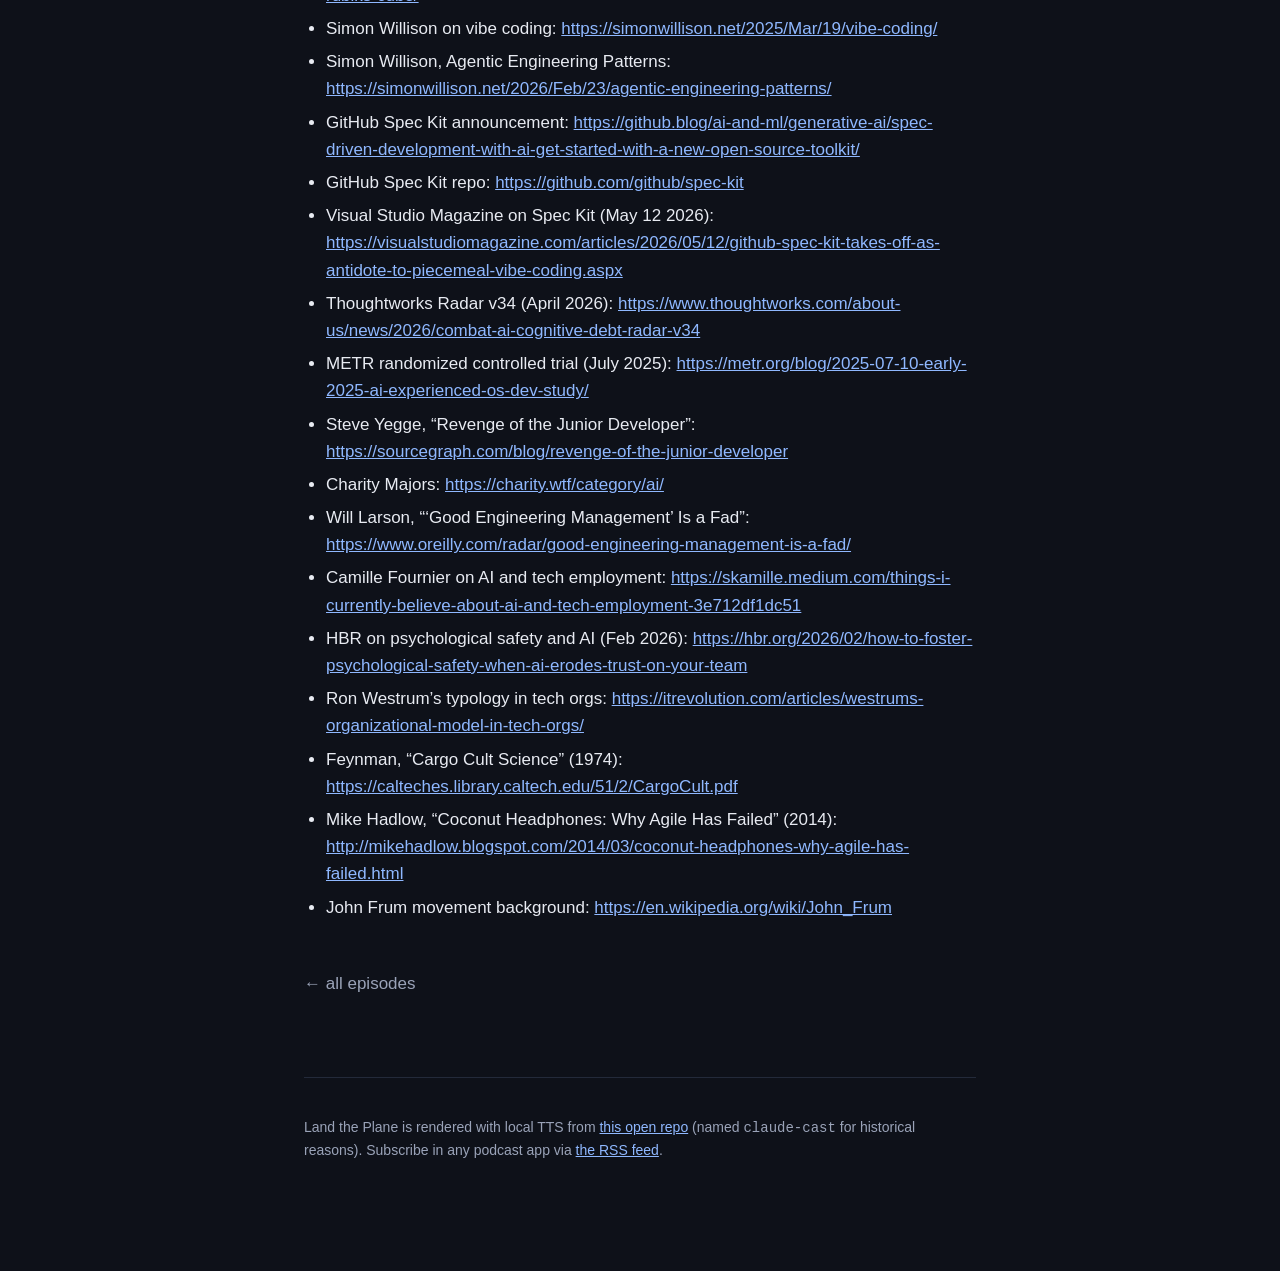
==== commit 5edf9b32: "Avoid Piper sentence-silence bug; cache key now includes synth params Root cause of the static the u" ====
--- a/docs/episodes/001-intent-layer/index.html
+++ b/docs/episodes/001-intent-layer/index.html
@@ -28,7 +28,7 @@
 
 <p class="episode-meta">Episode 001 ·
 2026-05-23 ·
-27:41</p>
+27:29</p>
 <audio controls preload="metadata" src="./episode.mp3"></audio>
 <article>
 <h1>When the Planes Don&rsquo;t Land</h1>
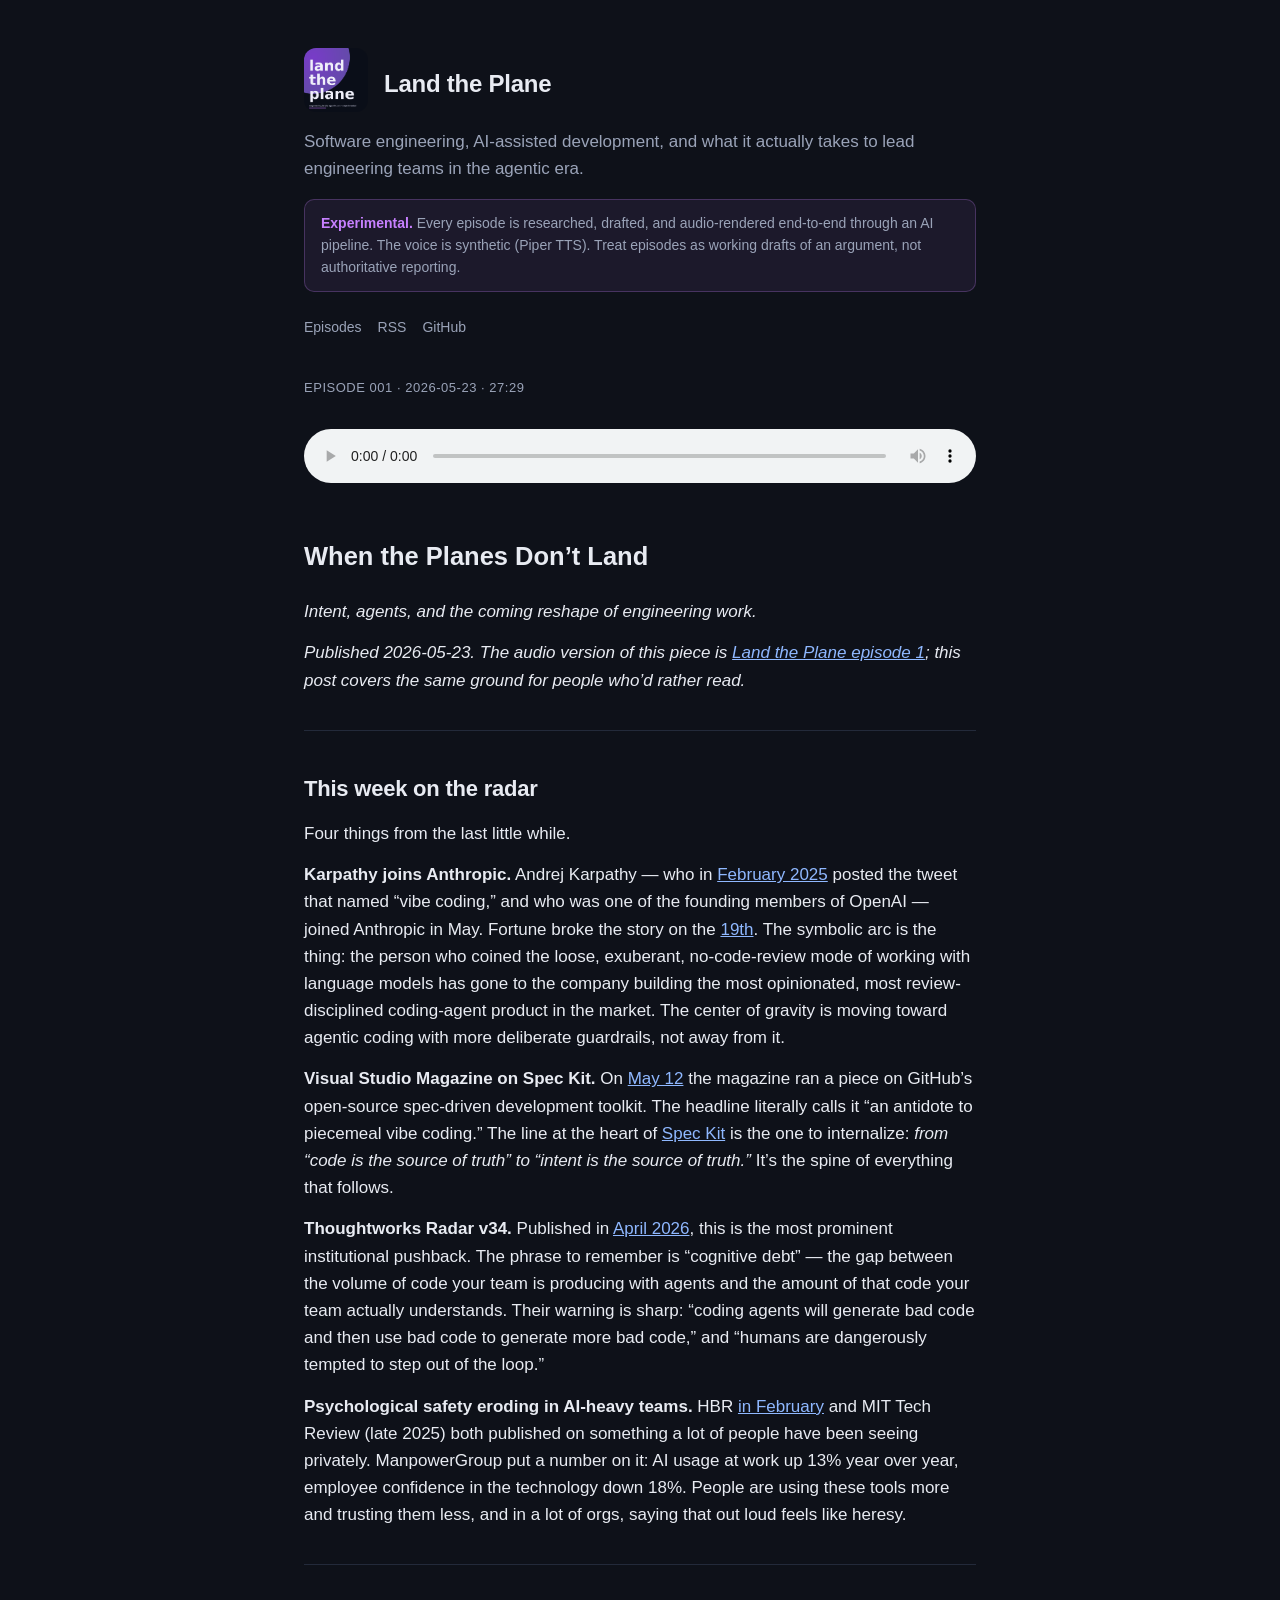
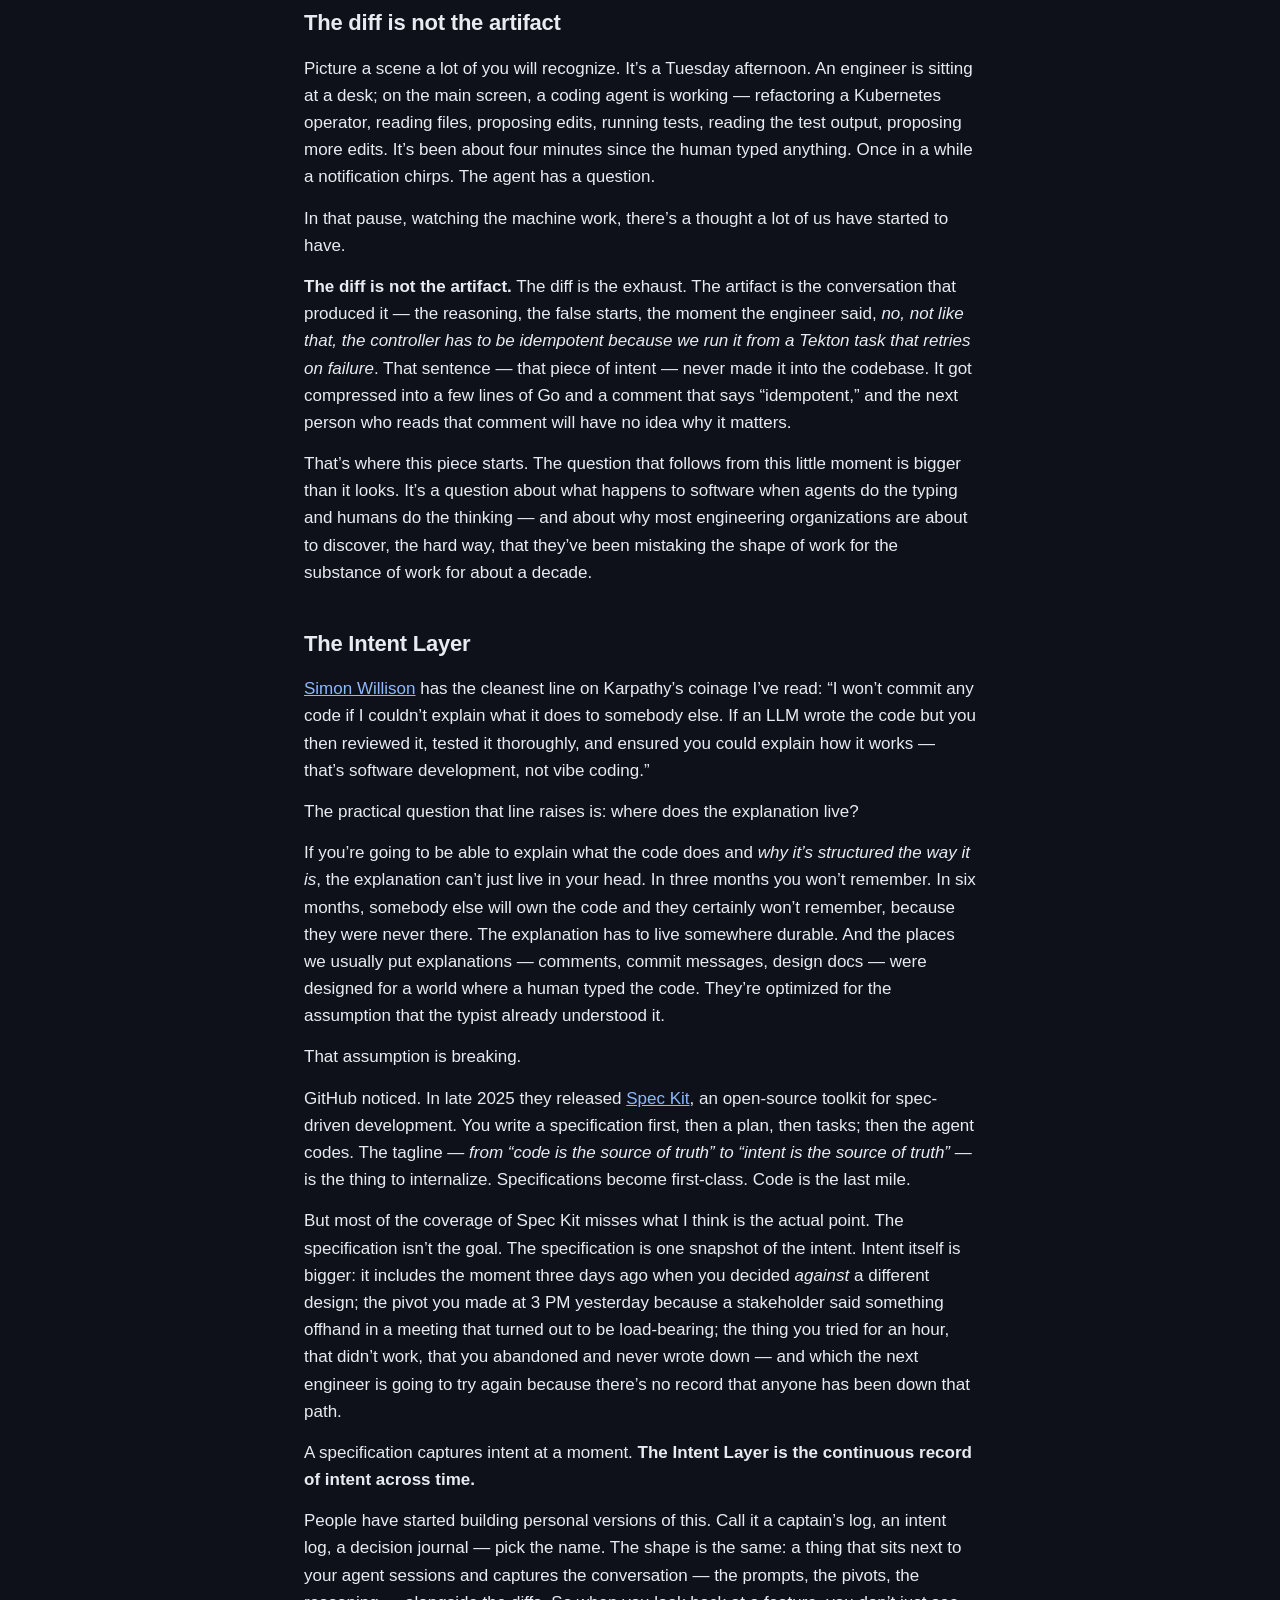
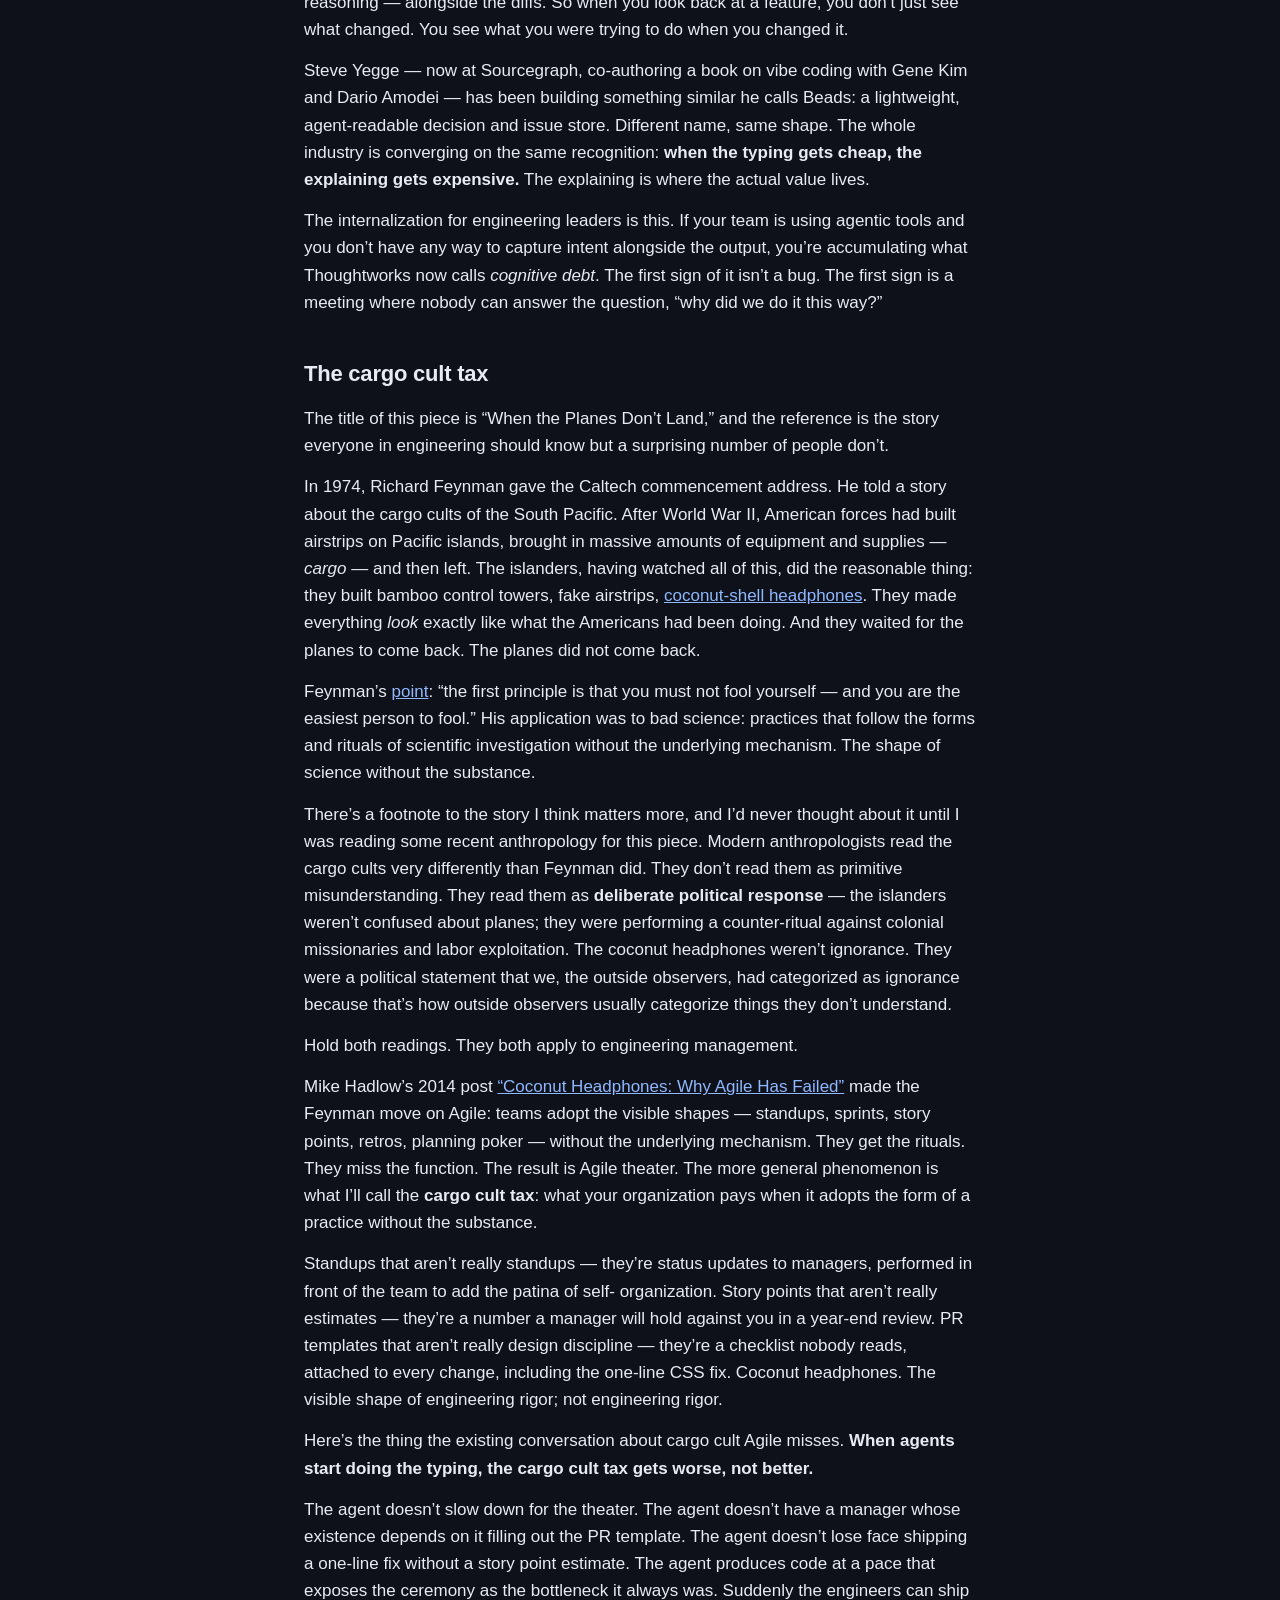
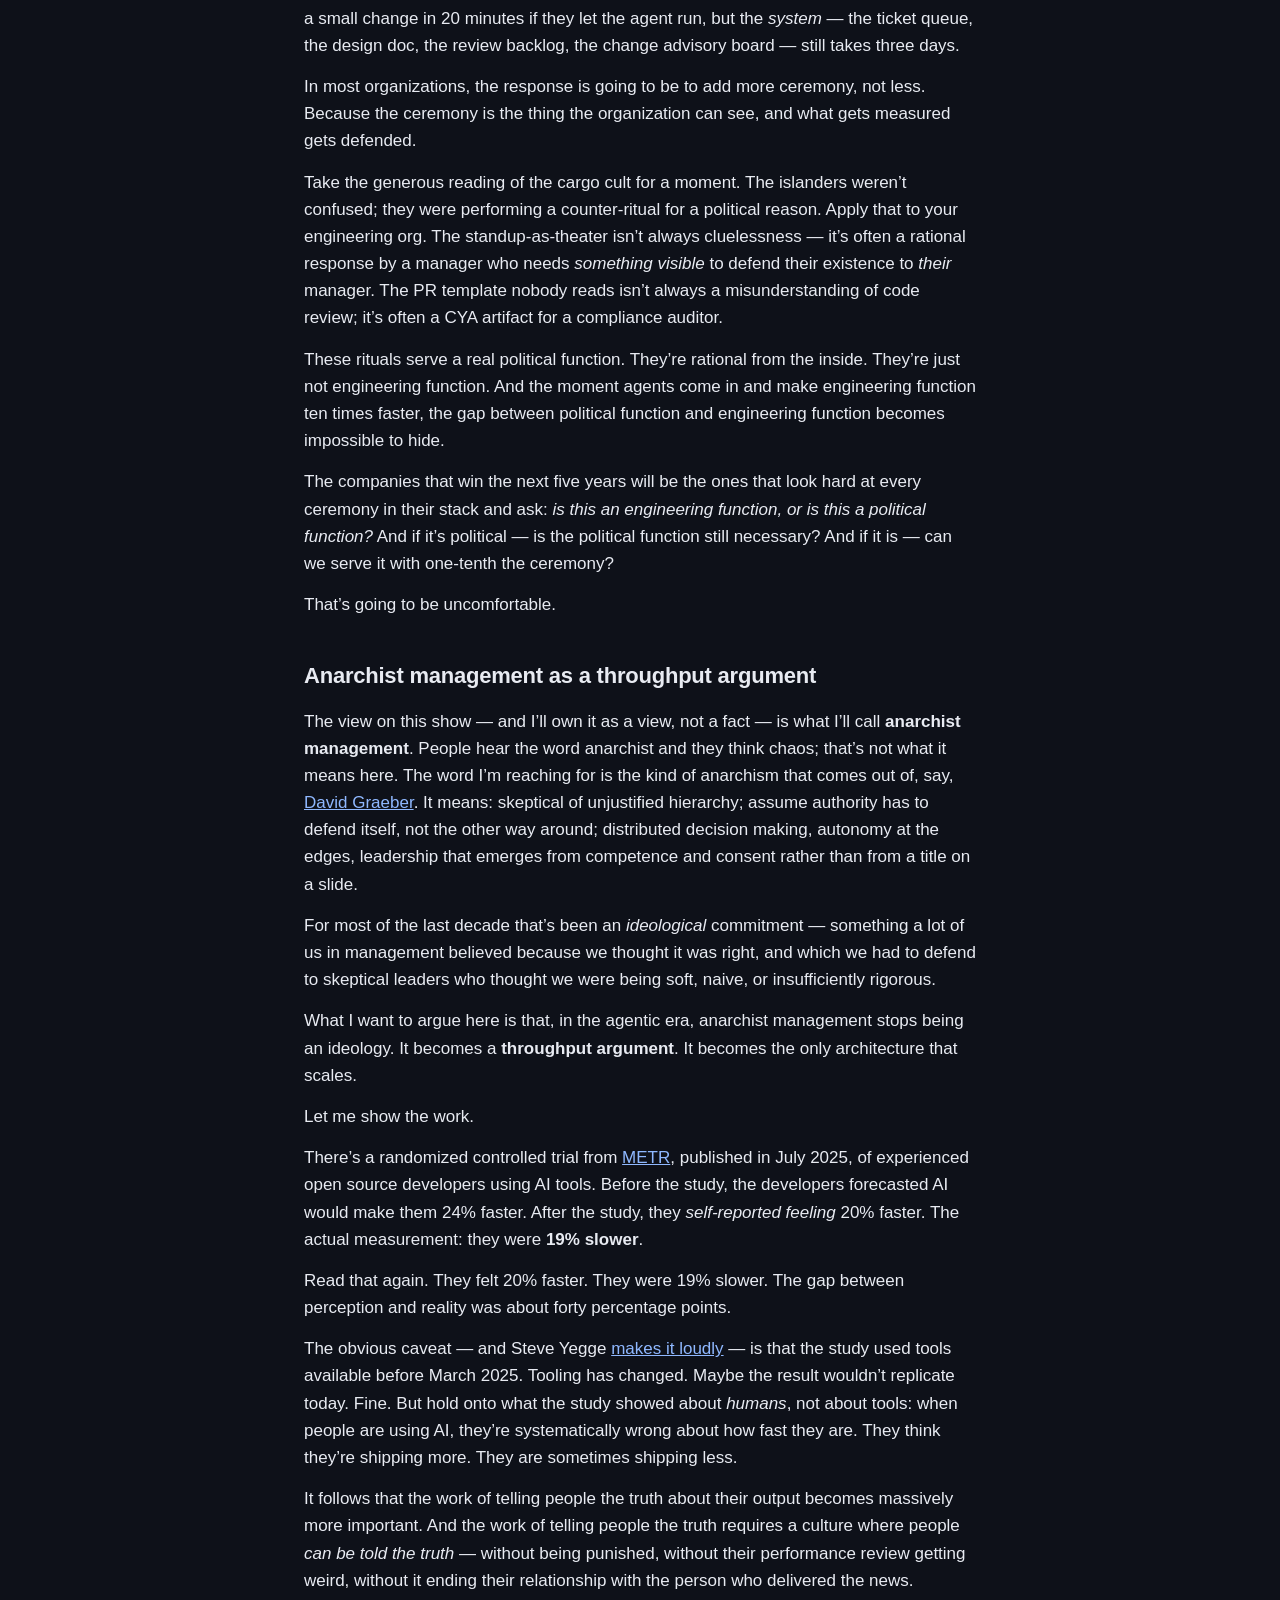
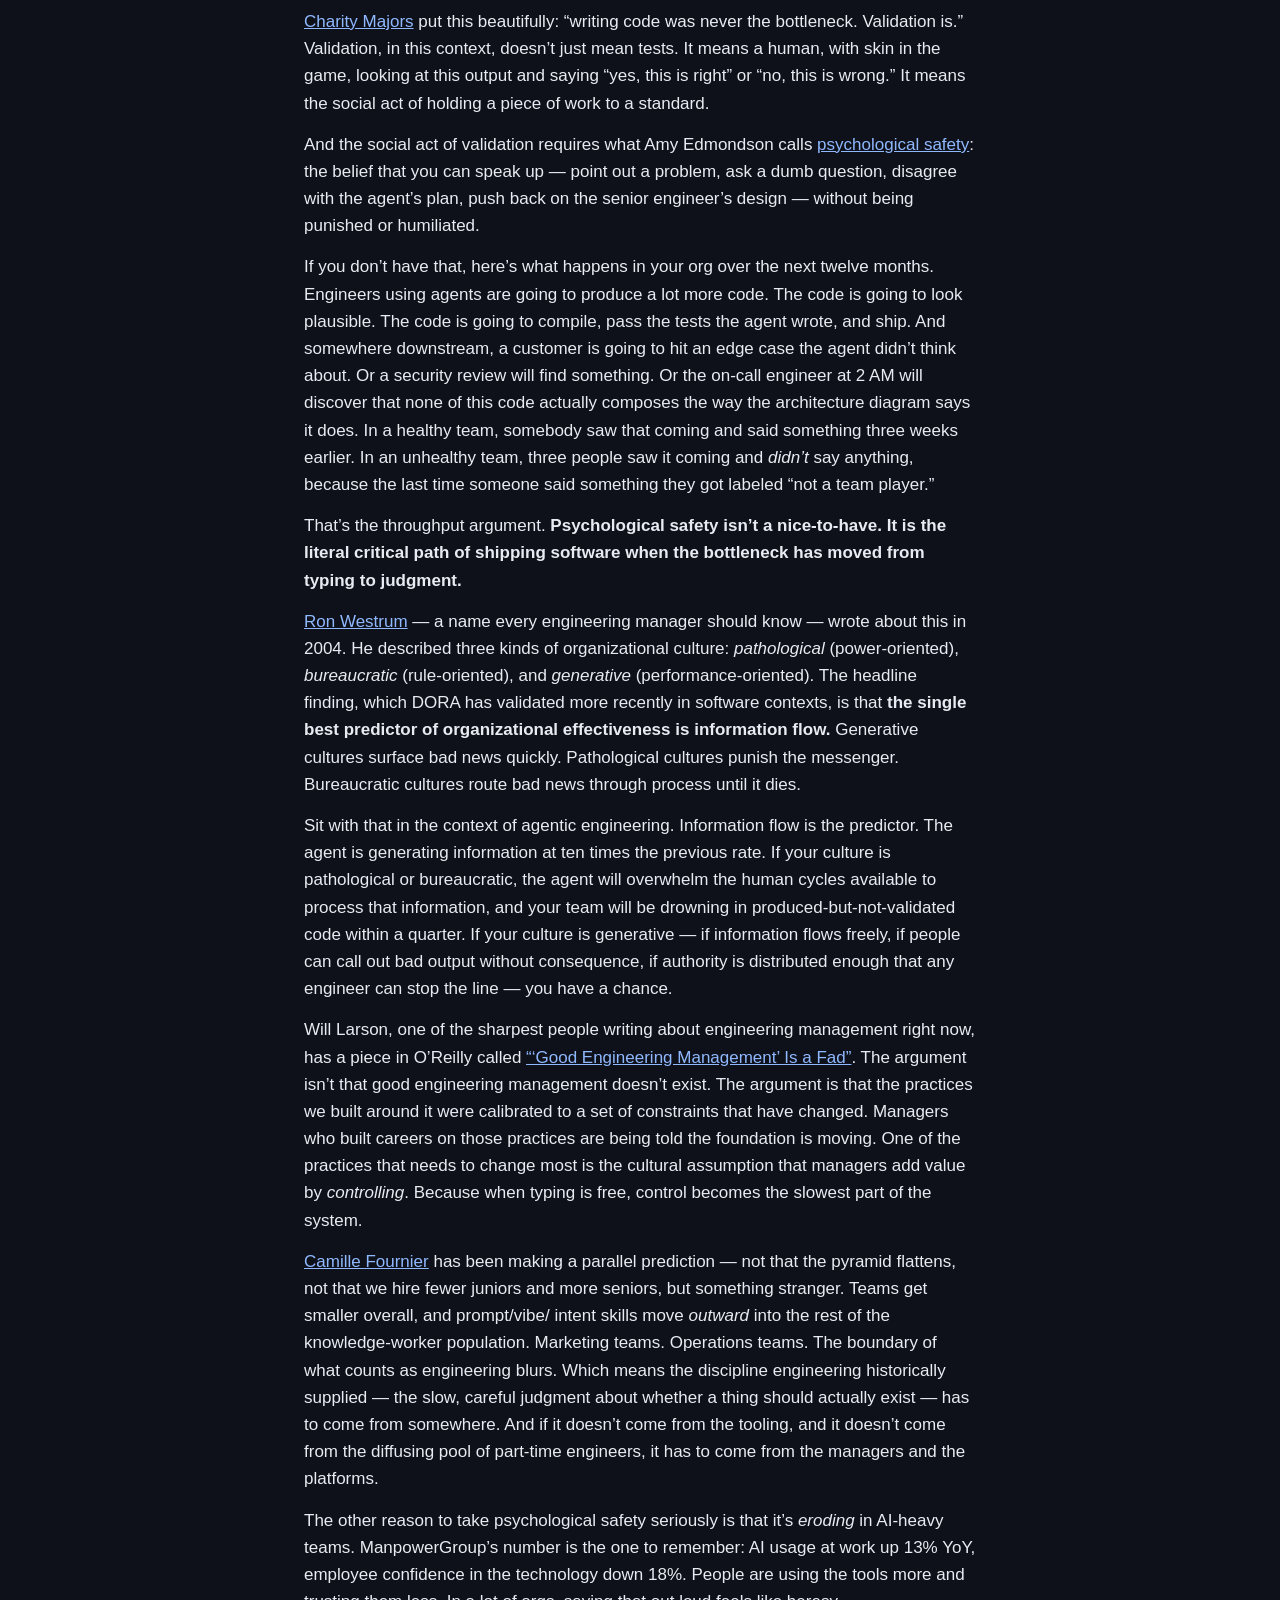
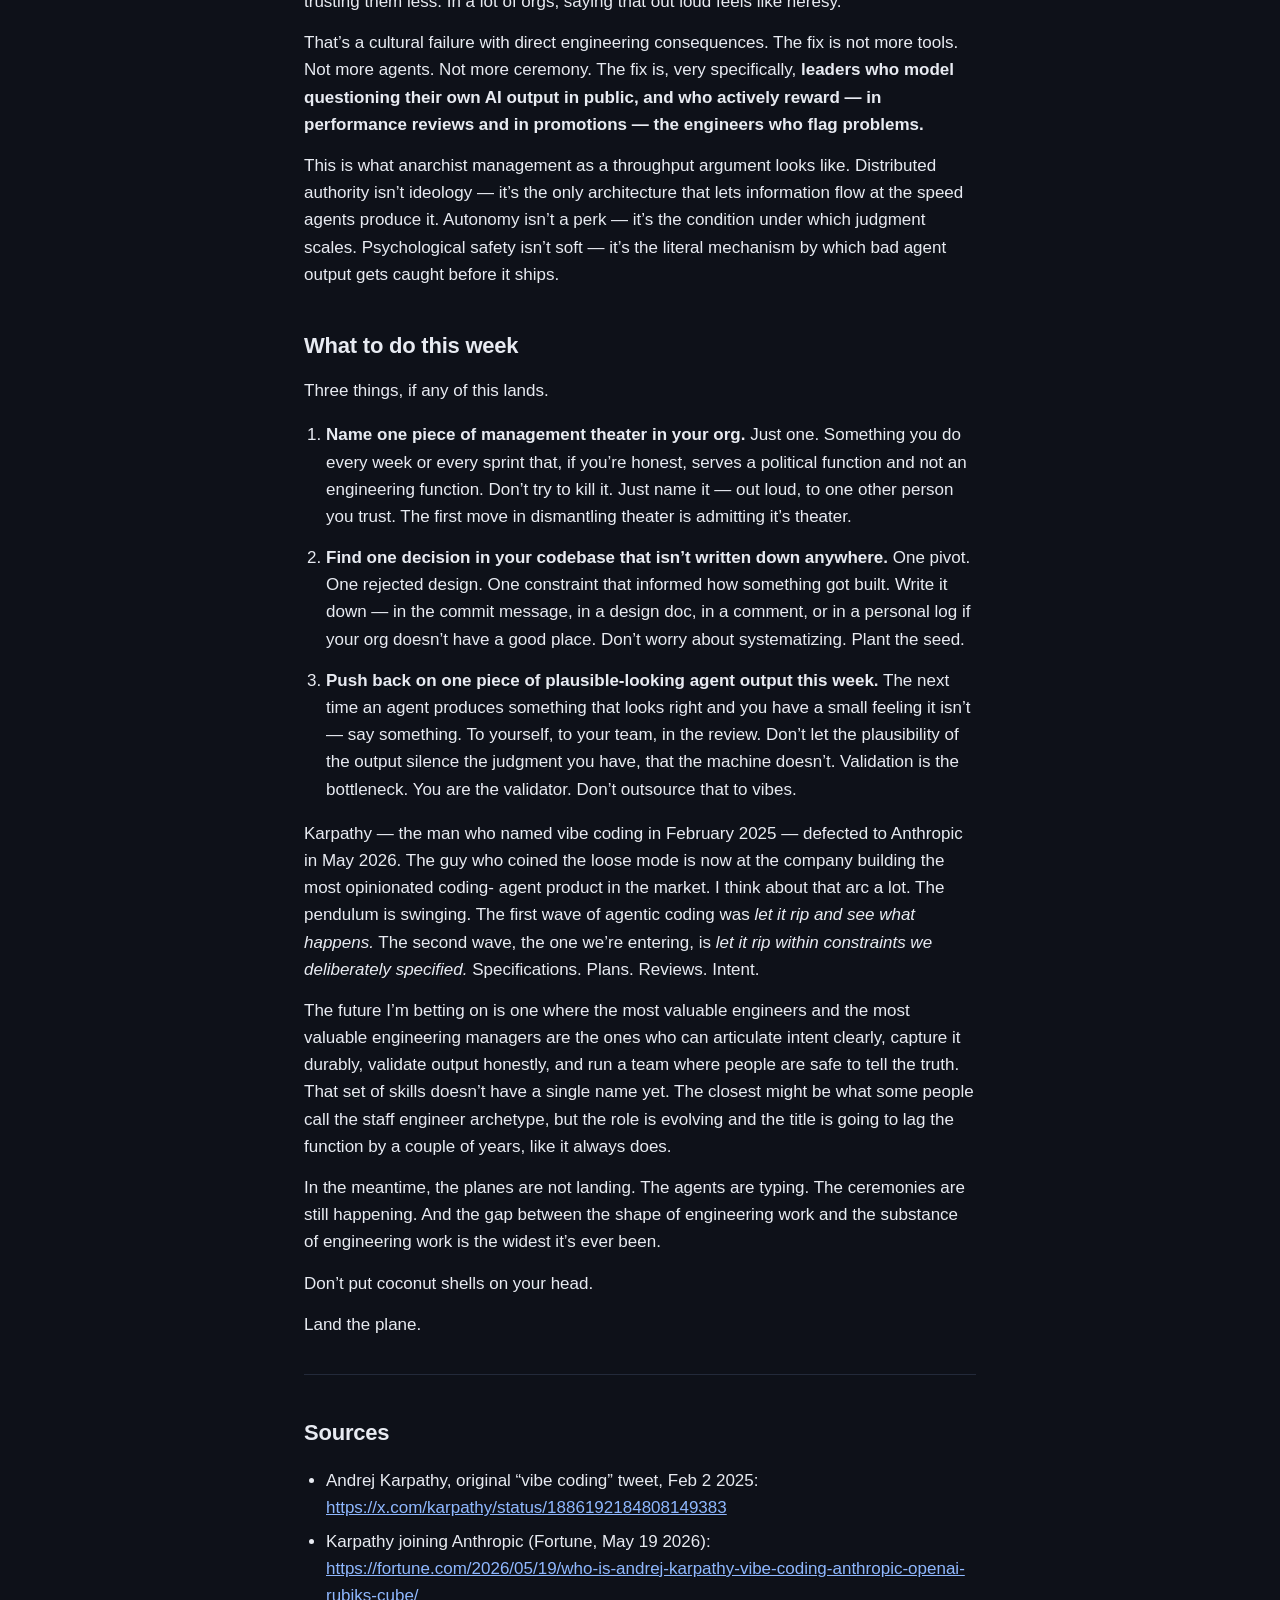
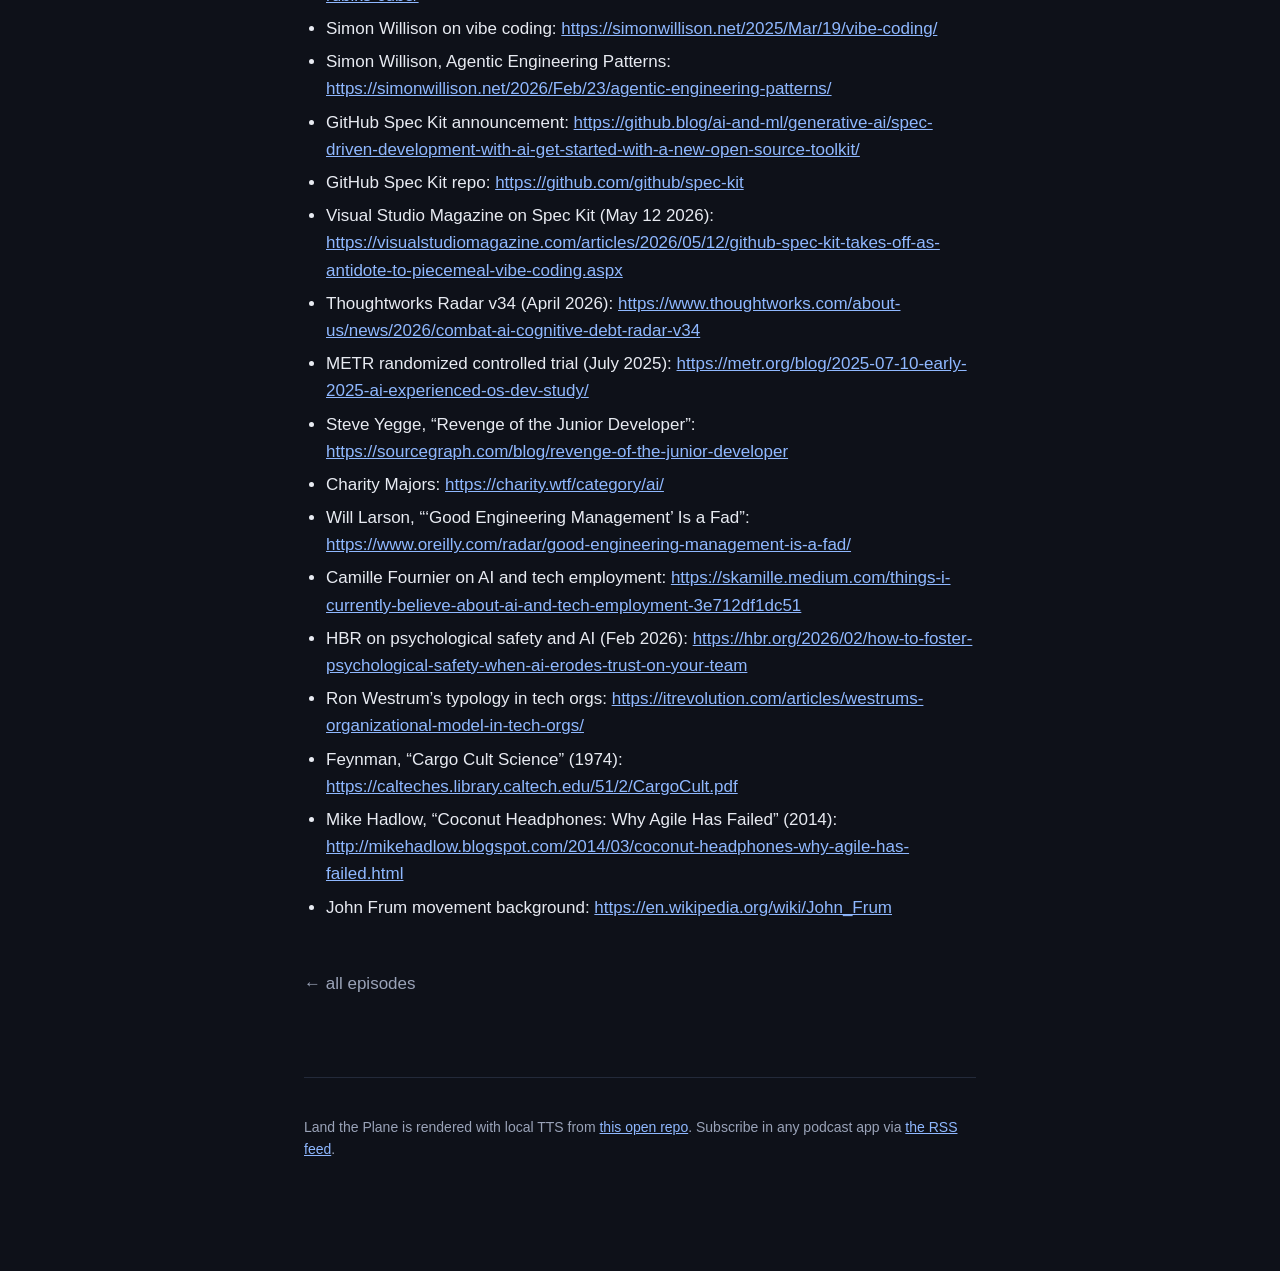
==== commit f46ad67c: "Update repo references to the new land-the-plane name The GitHub repo was renamed from claude-cast t" ====
--- a/docs/episodes/001-intent-layer/index.html
+++ b/docs/episodes/001-intent-layer/index.html
@@ -8,7 +8,7 @@
 <link rel="alternate" type="application/rss+xml" title="Land the Plane" href="../../feed.xml">
 <meta property="og:title" content="When the Planes Don&#x27;t Land — Land the Plane">
 <meta property="og:type" content="website">
-<meta property="og:image" content="https://puremunky.github.io/claude-cast/cover.png">
+<meta property="og:image" content="https://puremunky.github.io/land-the-plane/cover.png">
 </head>
 <body>
 <div class="container">
@@ -23,7 +23,7 @@
 <nav class="nav-links">
   <a href="../../">Episodes</a>
   <a href="../../feed.xml">RSS</a>
-  <a href="https://github.com/puremunky/claude-cast">GitHub</a>
+  <a href="https://github.com/puremunky/land-the-plane">GitHub</a>
 </nav>
 
 <p class="episode-meta">Episode 001 ·
@@ -443,8 +443,7 @@
 
 <footer>
 <p>Land the Plane is rendered with local TTS from
-<a href="https://github.com/puremunky/claude-cast">this open repo</a>
-(named <code>claude-cast</code> for historical reasons).
+<a href="https://github.com/puremunky/land-the-plane">this open repo</a>.
 Subscribe in any podcast app via <a href="../../feed.xml">the RSS feed</a>.</p>
 </footer>
 </div>
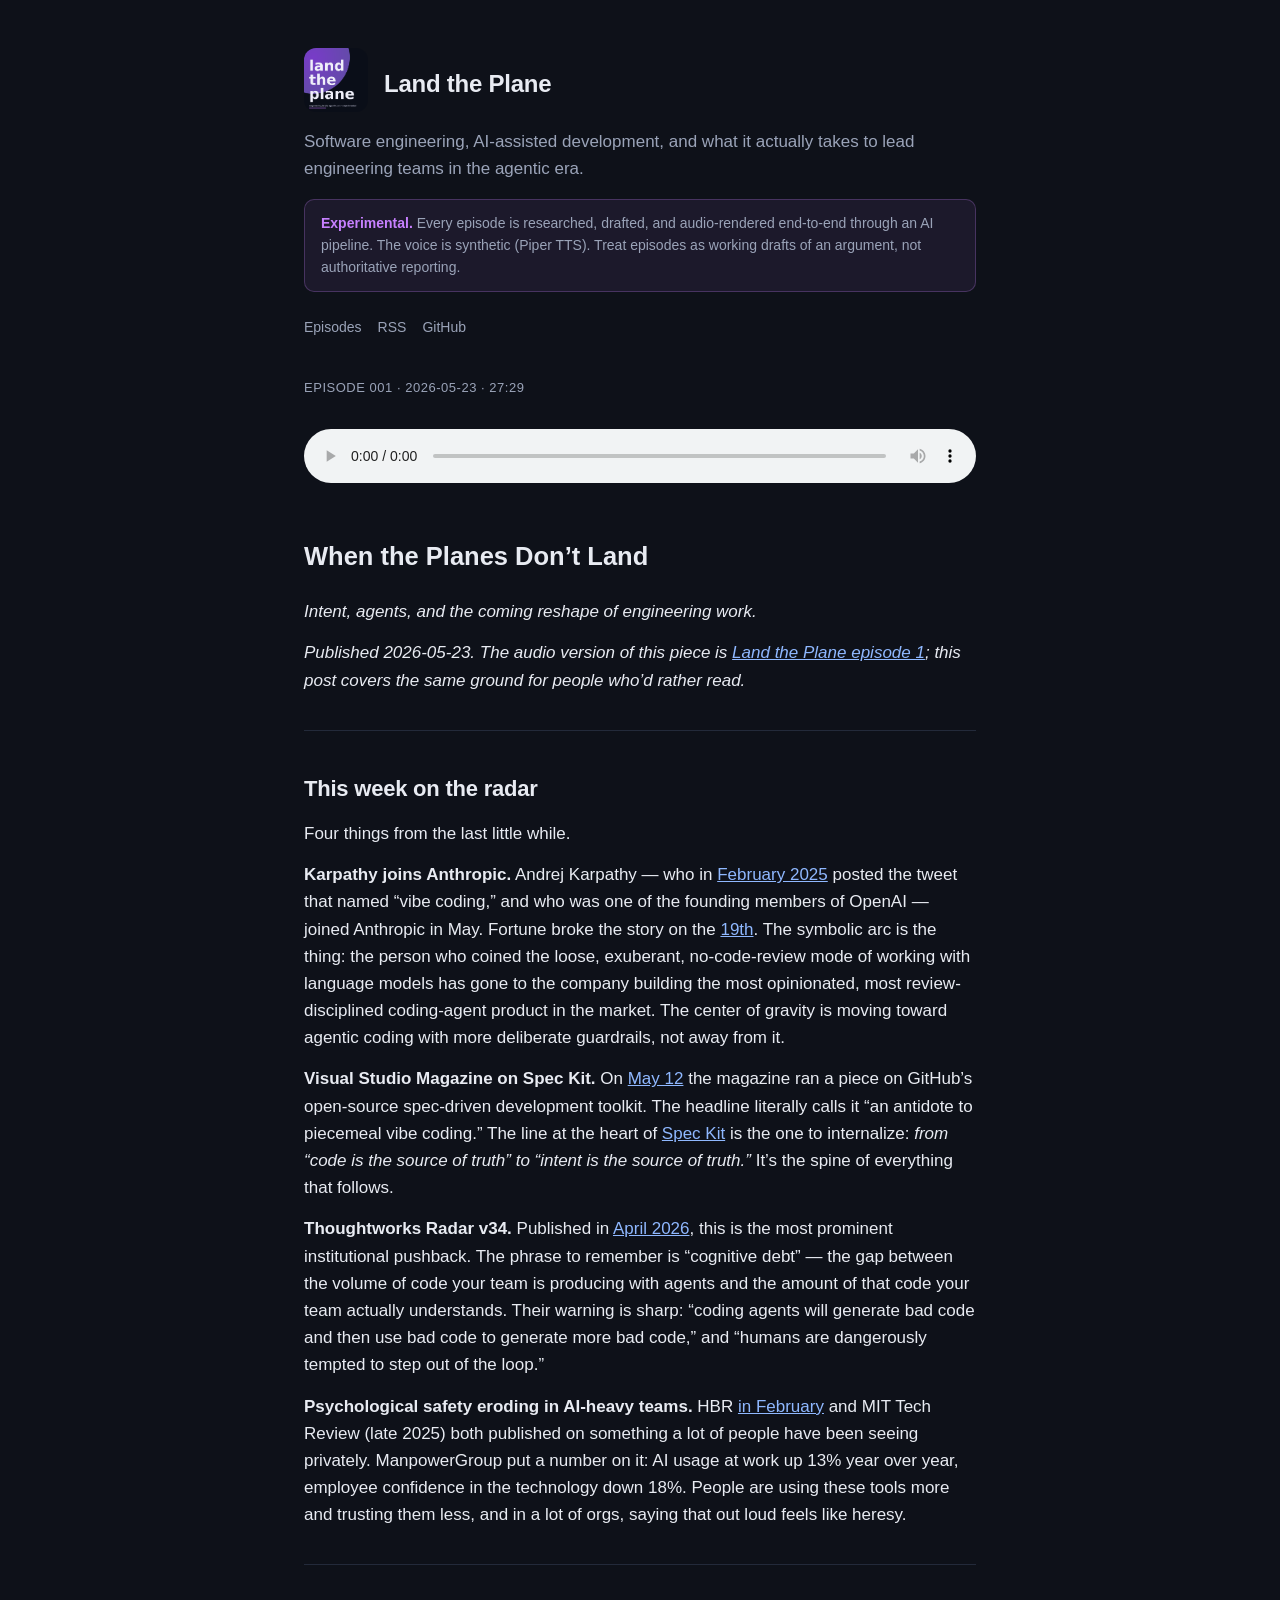
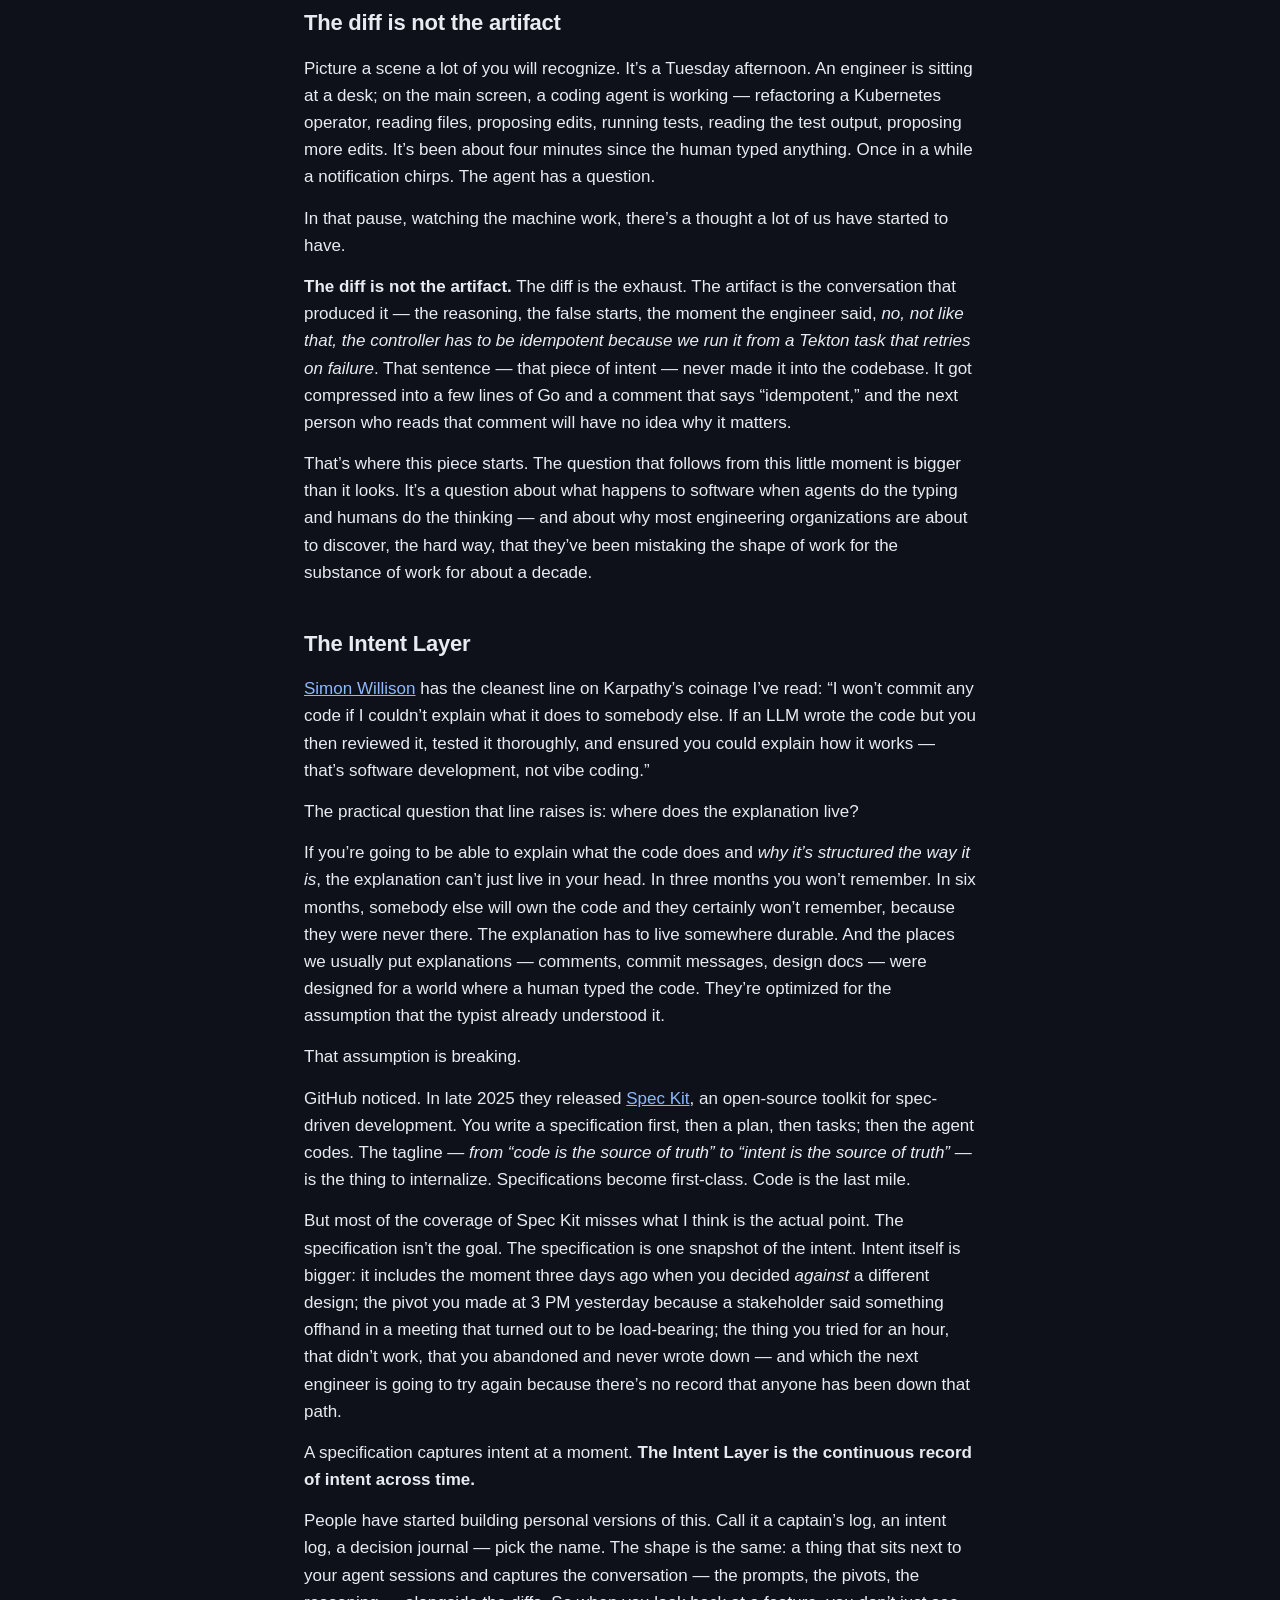
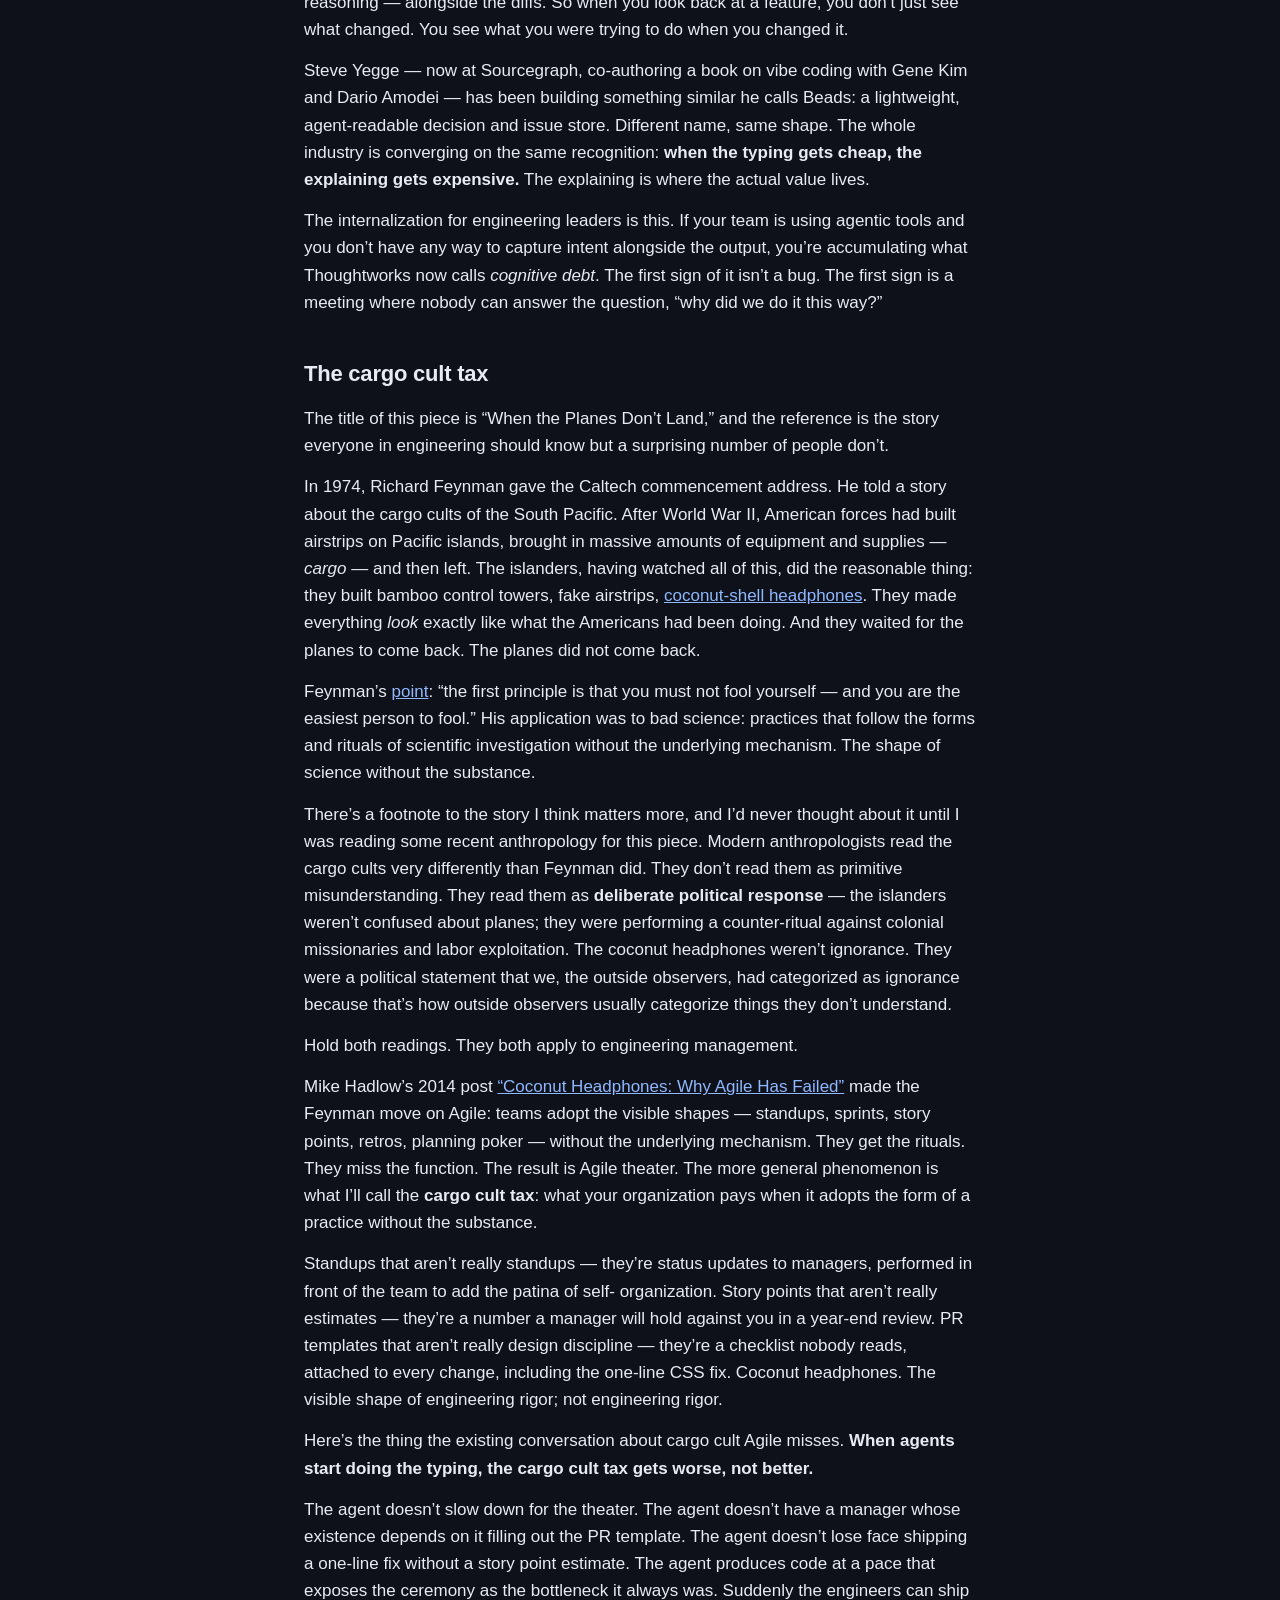
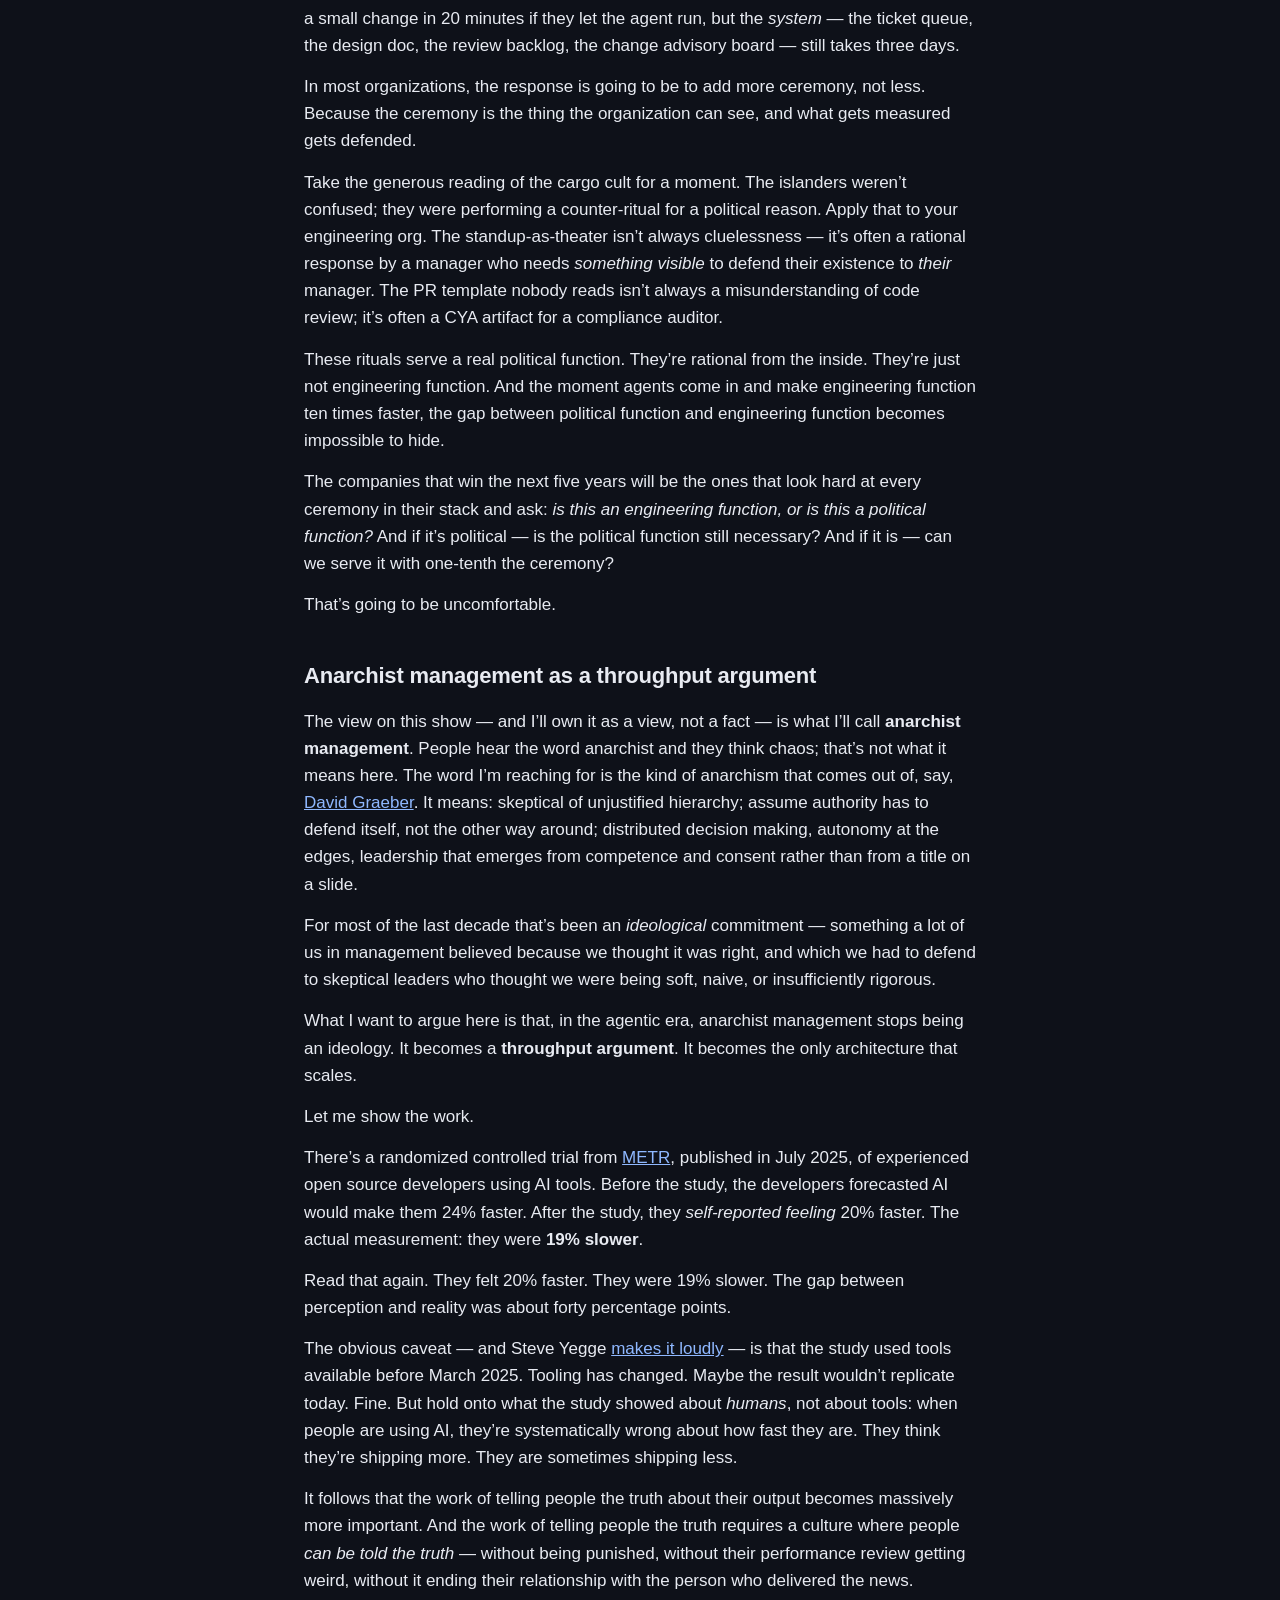
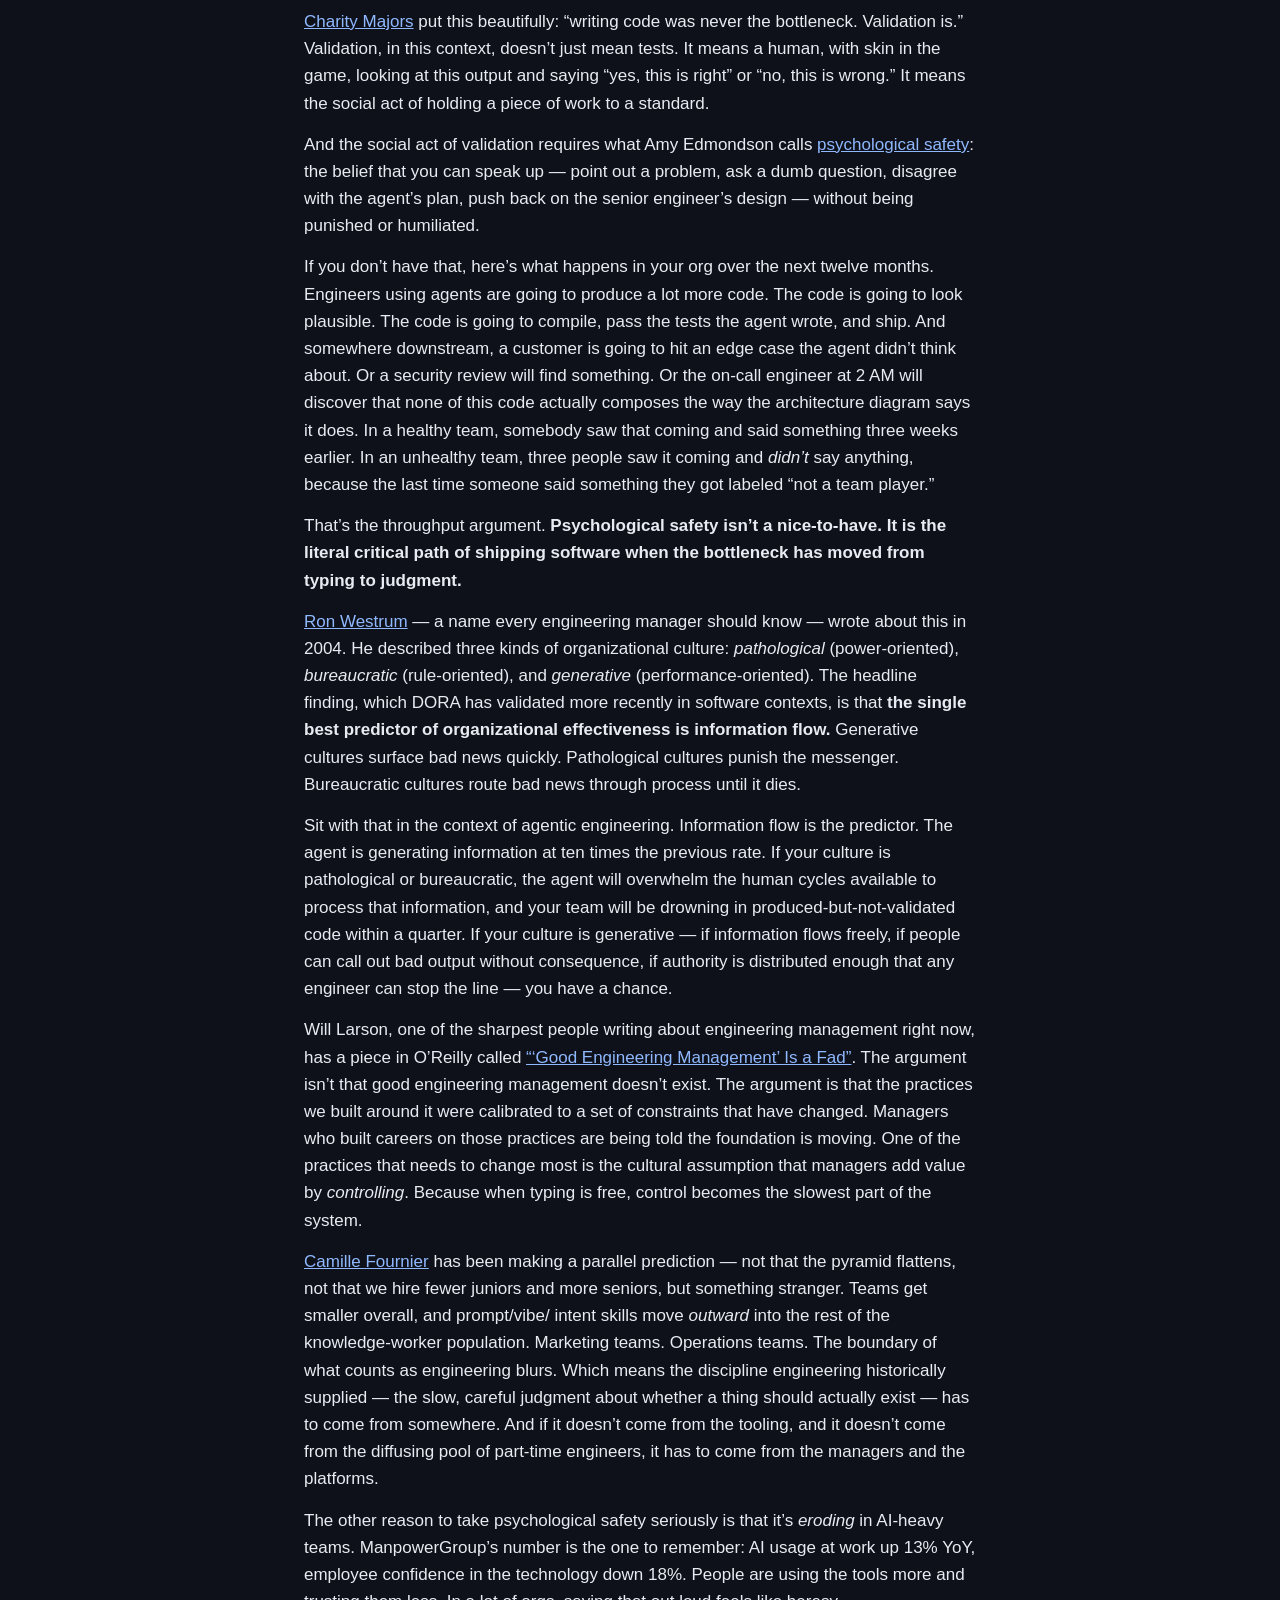
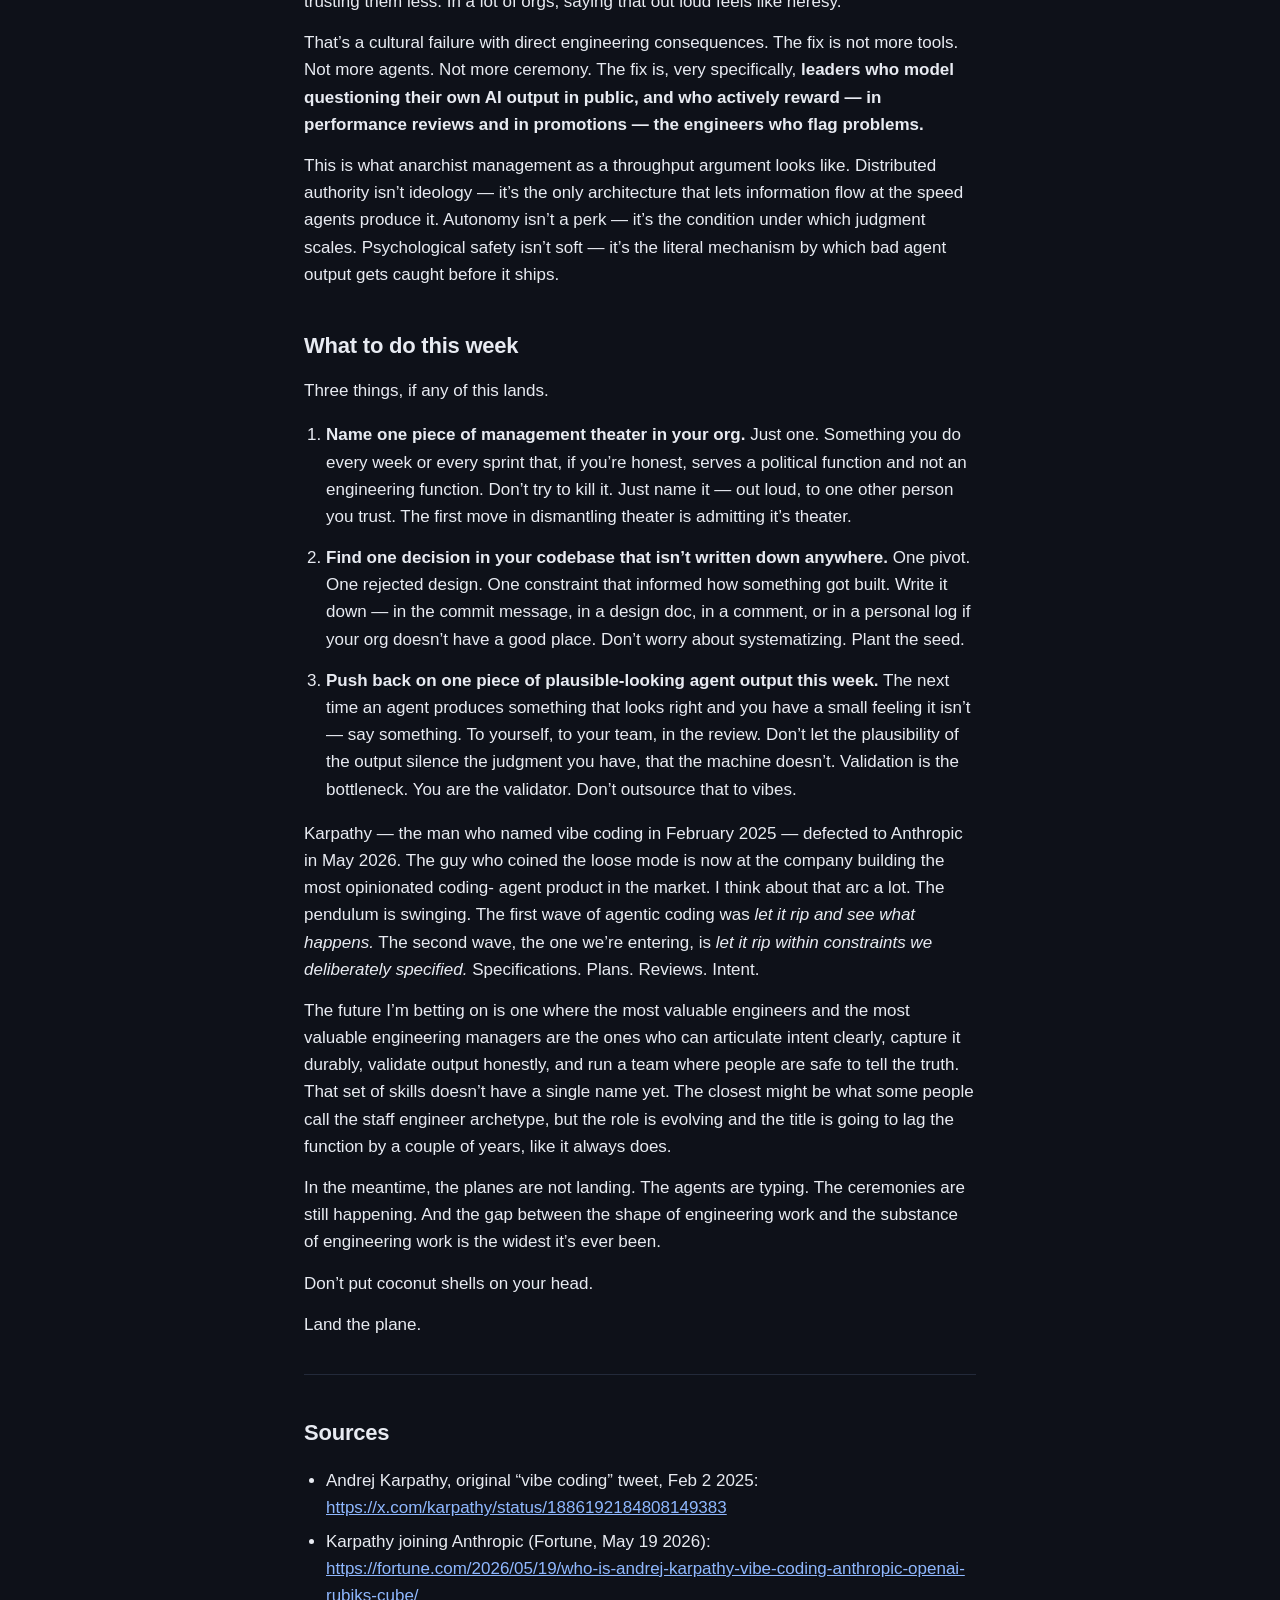
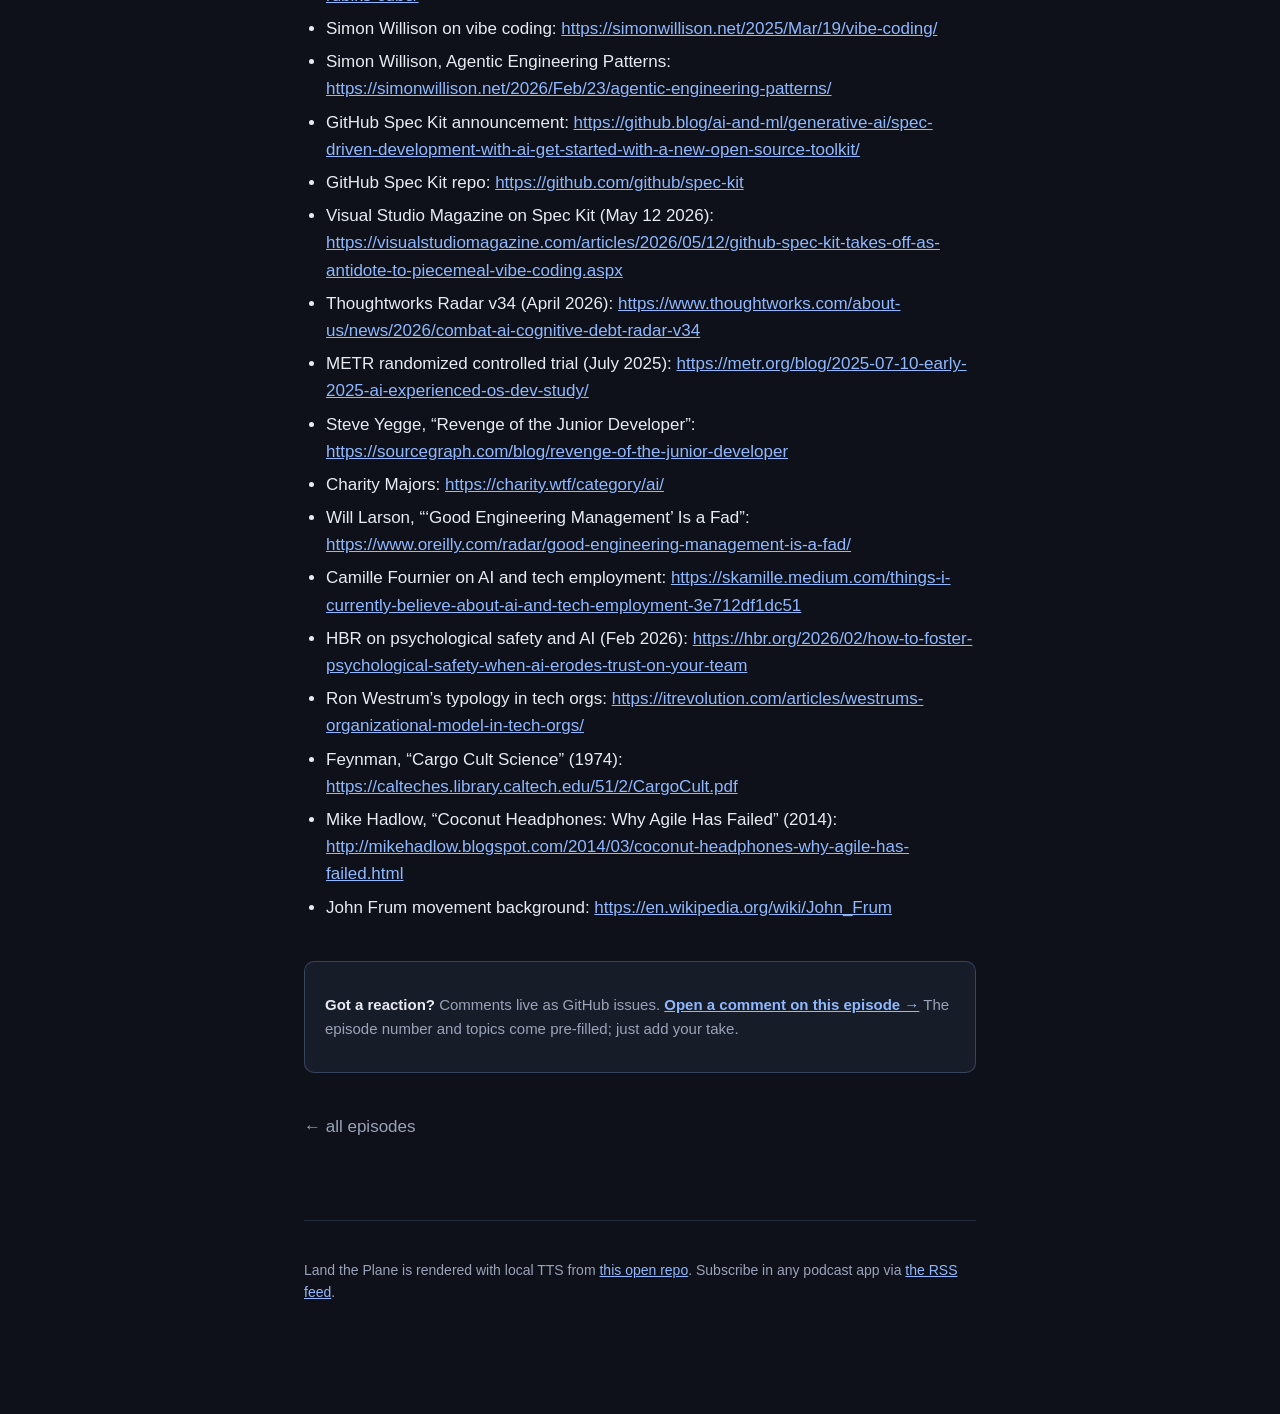
==== commit 7ac45e93: "Add per-episode "comment via GitHub issue" links Each episode page now carries a "Got a reaction?" b" ====
--- a/docs/episodes/001-intent-layer/index.html
+++ b/docs/episodes/001-intent-layer/index.html
@@ -439,6 +439,11 @@
 <li>John Frum movement background: <a href="https://en.wikipedia.org/wiki/John_Frum">https://en.wikipedia.org/wiki/John_Frum</a></li>
 </ul>
 </article>
+<aside class="discuss">
+<p><strong>Got a reaction?</strong> Comments live as GitHub issues.
+<a href="https://github.com/puremunky/land-the-plane/issues/new?title=Episode+001+%E2%80%94+When+the+Planes+Don%27t+Land%3A+&amp;body=%2A%2AEpisode%3A%2A%2A+001+%E2%80%94+When+the+Planes+Don%27t+Land%0A%2A%2ATopics%3A%2A%2A+intent+layer%2C+psychological+safety%2C+AI-assisted+development%2C+engineering+leadership%0A%2A%2AListen+%2F+read%3A%2A%2A+https%3A%2F%2Fpuremunky.github.io%2Fland-the-plane%2Fepisodes%2F001-intent-layer%2F%0A%0A---%0A%0A%3C%21--+Your+reaction%2C+pushback%2C+or+question+goes+here.+--%3E%0A&amp;labels=episode-001%2Cepisode-comment%2Ctopic%3Aintent-layer%2Ctopic%3Apsychological-safety%2Ctopic%3Aai-assisted-development%2Ctopic%3Aengineering-leadership">Open a comment on this episode →</a>
+The episode number and topics come pre-filled; just add your take.</p>
+</aside>
 <a class="back-link" href="../../">← all episodes</a>
 
 <footer>
--- a/docs/style.css
+++ b/docs/style.css
@@ -77,6 +77,17 @@
   color: var(--muted);
 }
 article hr { border: 0; border-top: 1px solid var(--rule); margin: 36px 0; }
+.discuss {
+  background: rgba(143, 184, 255, 0.07);
+  border: 1px solid rgba(143, 184, 255, 0.25);
+  border-radius: 10px;
+  padding: 16px 20px;
+  margin: 40px 0 8px;
+  font-size: 15px;
+  color: var(--muted);
+}
+.discuss strong { color: var(--text); }
+.discuss a { font-weight: 600; }
 .back-link {
   display: inline-block;
   margin-top: 32px;
